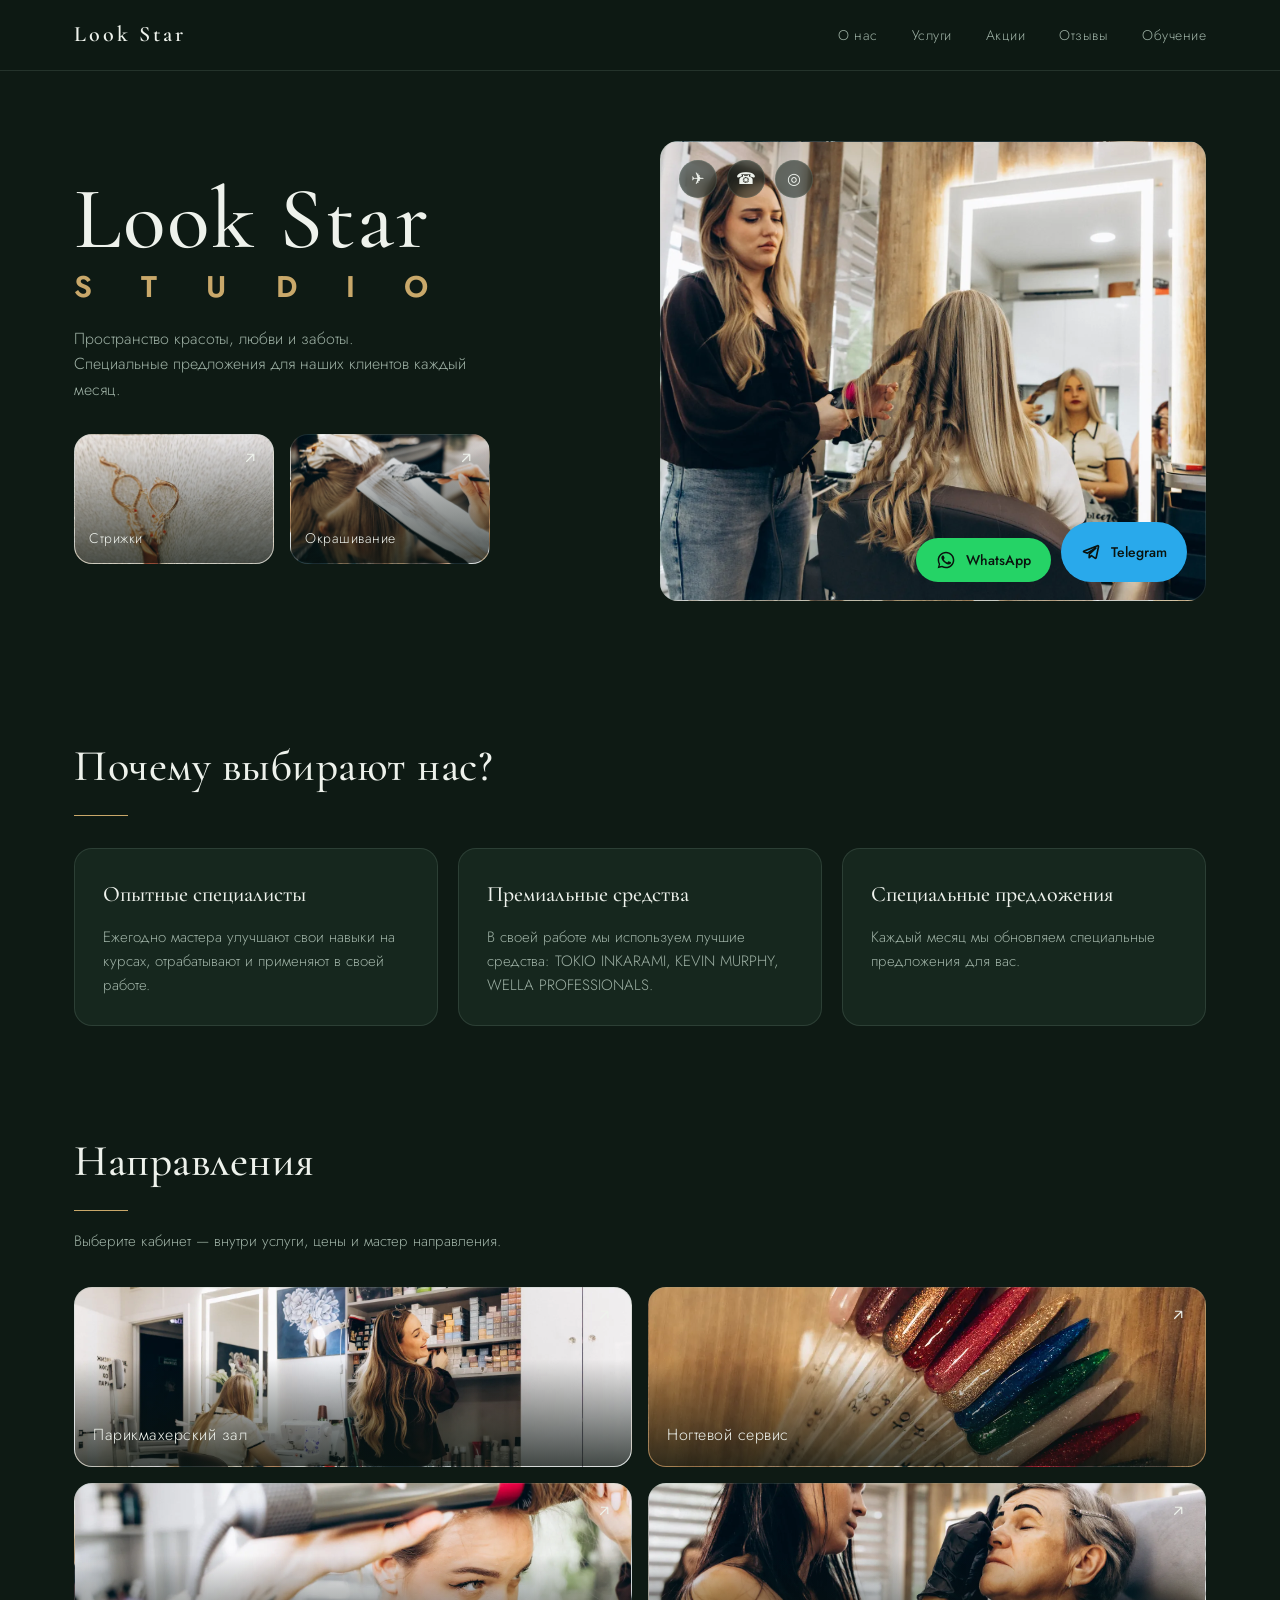
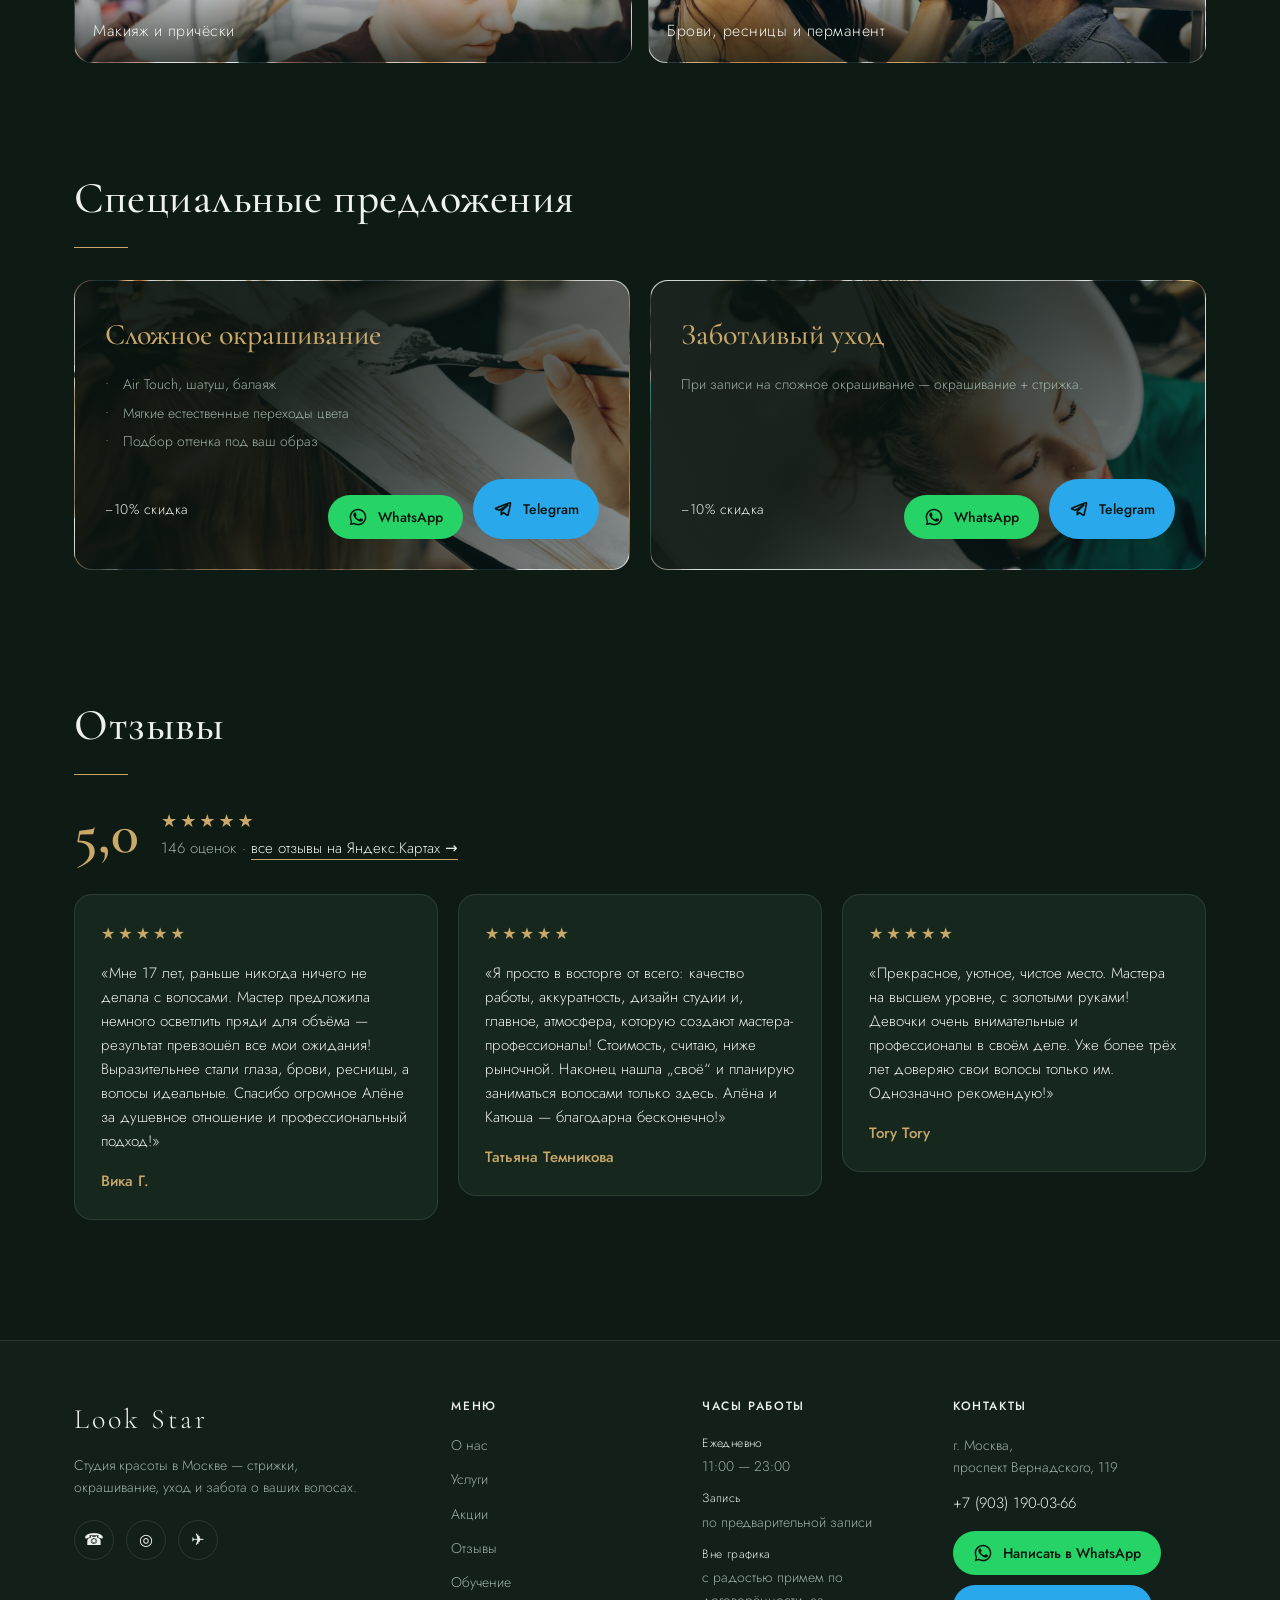
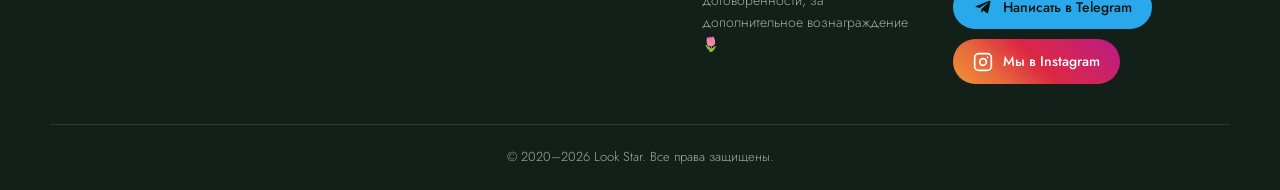
==== index.html @ 2638349f "Фото со съёмки 2026-07-31: 14 слотов (герой, направления, акции, «О нас», «Обучение»), ?v=11 Co-Auth" ====
<!DOCTYPE html>
<html lang="ru">
<head>
  <meta charset="UTF-8" />
  <meta name="viewport" content="width=device-width, initial-scale=1.0" />
  <title>Look Star — студия красоты в Москве</title>
  <meta name="description" content="Look Star — студия красоты в Москве. Стрижки, окрашивание, укладки, уход и восстановление волос. Проспект Вернадского, 119." />
  <link rel="icon" href="images/favicon.png" />
  <meta property="og:type" content="website" />
  <meta property="og:site_name" content="Look Star" />
  <meta property="og:title" content="Look Star — студия красоты в Москве" />
  <meta property="og:description" content="Look Star — пространство красоты, любви и заботы. Стрижки, окрашивание, укладки, уход и восстановление волос. Москва, проспект Вернадского, 119." />
  <meta property="og:url" content="https://bestedaniil.github.io/salon-site/" />
  <meta property="og:image" content="https://bestedaniil.github.io/salon-site/images/logo-512.png" />
  <meta name="twitter:card" content="summary" />
  <link rel="preconnect" href="https://fonts.googleapis.com" />
  <link rel="preconnect" href="https://fonts.gstatic.com" crossorigin />
  <link href="https://fonts.googleapis.com/css2?family=Cormorant+Garamond:wght@400;500;600&family=Jost:wght@300;400;500;600;700&display=swap" rel="stylesheet" />
  <link rel="stylesheet" href="css/styles.css?v=11" />
</head>
<body>
  <!-- Header -->
  <header class="site-header" id="top">
    <div class="container header-inner">
      <a href="index.html" class="logo">Look&nbsp;Star</a>
      <nav class="nav" id="nav">
        <a href="about.html">О нас</a>
        <a href="index.html#services">Услуги</a>
        <a href="index.html#offers">Акции</a>
        <a href="index.html#reviews">Отзывы</a>
        <a href="education.html">Обучение</a>
      </nav>
      <button class="burger" id="burger" aria-label="Меню">
        <span></span><span></span><span></span>
      </button>
    </div>
  </header>

  <main>
    <!-- Hero -->
    <section class="hero container">
      <div class="hero-left">
        <h1 class="hero-title">Look&nbsp;Star<span>S T U D I O</span></h1>
        <p class="hero-sub">Пространство красоты, любви и заботы.<br />Специальные предложения для наших клиентов каждый месяц.</p>
        <div class="hero-cards">
          <a href="index.html#services" class="mini-card" style="--img: var(--img-haircut)">
            <span>Стрижки</span>
            <svg class="arrow" viewBox="0 0 24 24"><path d="M7 17L17 7M17 7H8M17 7V16"/></svg>
          </a>
          <a href="index.html#services" class="mini-card" style="--img: var(--img-color)">
            <span>Окрашивание</span>
            <svg class="arrow" viewBox="0 0 24 24"><path d="M7 17L17 7M17 7H8M17 7V16"/></svg>
          </a>
        </div>
      </div>
      <div class="hero-right">
        <div class="hero-photo" style="--img: var(--img-hero)">
          <div class="hero-social">
            <a href="https://t.me/lookstarstudi0" target="_blank" rel="noopener" aria-label="Telegram">✈</a>
            <a href="tel:+79031900366" aria-label="Телефон">☎</a>
            <a href="https://www.instagram.com/look.star.studio" target="_blank" rel="noopener" aria-label="Instagram">◎</a>
          </div>
          <div class="hero-book cta-pair">
            <a href="https://wa.me/79031900366" class="btn-wa" target="_blank" rel="noopener" aria-label="Записаться через WhatsApp"><svg viewBox="0 0 24 24" fill="currentColor"><path d="M17.5 14.4c-.3-.15-1.7-.84-1.96-.94-.26-.1-.45-.15-.64.15-.19.29-.74.94-.9 1.13-.17.19-.33.22-.62.07-.29-.15-1.23-.45-2.34-1.44-.87-.77-1.45-1.72-1.62-2.01-.17-.29-.02-.45.13-.6.13-.13.29-.34.44-.51.15-.17.19-.29.29-.48.1-.19.05-.36-.02-.51-.07-.15-.64-1.55-.88-2.12-.23-.56-.47-.48-.64-.49h-.55c-.19 0-.5.07-.76.36-.26.29-1 .98-1 2.38s1.02 2.76 1.17 2.95c.15.19 2.02 3.08 4.9 4.32.68.29 1.22.47 1.63.6.69.22 1.31.19 1.8.11.55-.08 1.7-.69 1.94-1.36.24-.67.24-1.24.17-1.36-.07-.12-.26-.19-.55-.34zM12 2C6.48 2 2 6.48 2 12c0 1.85.5 3.58 1.38 5.06L2 22l5.06-1.33A9.94 9.94 0 0 0 12 22c5.52 0 10-4.48 10-10S17.52 2 12 2zm0 18.2c-1.62 0-3.13-.44-4.43-1.2l-.32-.19-3 .79.8-2.93-.2-.31A8.13 8.13 0 0 1 3.8 12c0-4.52 3.68-8.2 8.2-8.2s8.2 3.68 8.2 8.2-3.68 8.2-8.2 8.2z"/></svg>WhatsApp</a>
            <a href="https://t.me/lookstarstudi0" class="btn-tg" target="_blank" rel="noopener" aria-label="Записаться через Telegram"><svg viewBox="0 0 24 24" fill="none" stroke="currentColor" stroke-width="2" stroke-linecap="round" stroke-linejoin="round" aria-hidden="true"><path d="M9.78 18.65l.28-4.23 7.68-6.92c.34-.31-.07-.46-.52-.19L7.74 13.3 3.64 12c-.88-.25-.89-.86.2-1.3l15.97-6.16c.73-.33 1.43.18 1.15 1.3l-2.72 12.81c-.19.91-.74 1.13-1.5.71L12.6 16.3l-1.99 1.93c-.23.23-.42.42-.83.42z"/></svg>Telegram</a>
          </div>
        </div>
      </div>
    </section>

    <!-- Why us -->
    <section class="why container">
      <h2 class="section-title">Почему выбирают нас?</h2>
      <div class="why-grid">
        <article class="why-card">
          <h3>Опытные специалисты</h3>
          <p>Ежегодно мастера улучшают свои навыки на курсах, отрабатывают и применяют в своей работе.</p>
        </article>
        <article class="why-card">
          <h3>Премиальные средства</h3>
          <p>В своей работе мы используем лучшие средства: TOKIO INKARAMI, KEVIN MURPHY, WELLA PROFESSIONALS.</p>
        </article>
        <article class="why-card">
          <h3>Специальные предложения</h3>
          <p>Каждый месяц мы обновляем специальные предложения для вас.</p>
        </article>
      </div>
    </section>

    <!-- Направления -->
    <section class="services container" id="services">
      <h2 class="section-title">Направления</h2>
      <p class="prices-hint">Выберите кабинет — внутри услуги, цены и мастер направления.</p>
      <div class="services-grid">
        <a href="hair.html" class="service-tile s-wide" style="--img: var(--img-dir-hair)"><span>Парикмахерский зал</span><svg class="arrow" viewBox="0 0 24 24"><path d="M7 17L17 7M17 7H8M17 7V16"/></svg></a>
        <a href="nails.html" class="service-tile s-wide" style="--img: var(--img-dir-nails)"><span>Ногтевой сервис</span><svg class="arrow" viewBox="0 0 24 24"><path d="M7 17L17 7M17 7H8M17 7V16"/></svg></a>
        <a href="makeup.html" class="service-tile s-wide" style="--img: var(--img-dir-makeup)"><span>Макияж и причёски</span><svg class="arrow" viewBox="0 0 24 24"><path d="M7 17L17 7M17 7H8M17 7V16"/></svg></a>
        <a href="brows.html" class="service-tile s-wide" style="--img: var(--img-dir-brows)"><span>Брови, ресницы и перманент</span><svg class="arrow" viewBox="0 0 24 24"><path d="M7 17L17 7M17 7H8M17 7V16"/></svg></a>
      </div>
    </section>

    <!-- Special offers -->
    <section class="offers container" id="offers">
      <h2 class="section-title">Специальные предложения</h2>
      <div class="offers-grid">
        <article class="offer-card" style="--img: var(--img-color)">
          <div class="offer-body">
            <h3>Сложное окрашивание</h3>
            <ul>
              <li>Air Touch, шатуш, балаяж</li>
              <li>Мягкие естественные переходы цвета</li>
              <li>Подбор оттенка под ваш образ</li>
            </ul>
            <div class="offer-foot">
              <span class="discount">−10% скидка</span>
              <div class="cta-pair">
                <a href="https://wa.me/79031900366" class="btn-wa" target="_blank" rel="noopener" aria-label="Записаться через WhatsApp"><svg viewBox="0 0 24 24" fill="currentColor"><path d="M17.5 14.4c-.3-.15-1.7-.84-1.96-.94-.26-.1-.45-.15-.64.15-.19.29-.74.94-.9 1.13-.17.19-.33.22-.62.07-.29-.15-1.23-.45-2.34-1.44-.87-.77-1.45-1.72-1.62-2.01-.17-.29-.02-.45.13-.6.13-.13.29-.34.44-.51.15-.17.19-.29.29-.48.1-.19.05-.36-.02-.51-.07-.15-.64-1.55-.88-2.12-.23-.56-.47-.48-.64-.49h-.55c-.19 0-.5.07-.76.36-.26.29-1 .98-1 2.38s1.02 2.76 1.17 2.95c.15.19 2.02 3.08 4.9 4.32.68.29 1.22.47 1.63.6.69.22 1.31.19 1.8.11.55-.08 1.7-.69 1.94-1.36.24-.67.24-1.24.17-1.36-.07-.12-.26-.19-.55-.34zM12 2C6.48 2 2 6.48 2 12c0 1.85.5 3.58 1.38 5.06L2 22l5.06-1.33A9.94 9.94 0 0 0 12 22c5.52 0 10-4.48 10-10S17.52 2 12 2zm0 18.2c-1.62 0-3.13-.44-4.43-1.2l-.32-.19-3 .79.8-2.93-.2-.31A8.13 8.13 0 0 1 3.8 12c0-4.52 3.68-8.2 8.2-8.2s8.2 3.68 8.2 8.2-3.68 8.2-8.2 8.2z"/></svg>WhatsApp</a>
                <a href="https://t.me/lookstarstudi0" class="btn-tg" target="_blank" rel="noopener" aria-label="Записаться через Telegram"><svg viewBox="0 0 24 24" fill="none" stroke="currentColor" stroke-width="2" stroke-linecap="round" stroke-linejoin="round" aria-hidden="true"><path d="M9.78 18.65l.28-4.23 7.68-6.92c.34-.31-.07-.46-.52-.19L7.74 13.3 3.64 12c-.88-.25-.89-.86.2-1.3l15.97-6.16c.73-.33 1.43.18 1.15 1.3l-2.72 12.81c-.19.91-.74 1.13-1.5.71L12.6 16.3l-1.99 1.93c-.23.23-.42.42-.83.42z"/></svg>Telegram</a>
              </div>
            </div>
          </div>
        </article>
        <article class="offer-card" style="--img: var(--img-care)">
          <div class="offer-body">
            <h3>Заботливый уход</h3>
            <p>При записи на сложное окрашивание — окрашивание + стрижка.</p>
            <div class="offer-foot">
              <span class="discount">−10% скидка</span>
              <div class="cta-pair">
                <a href="https://wa.me/79031900366" class="btn-wa" target="_blank" rel="noopener" aria-label="Записаться через WhatsApp"><svg viewBox="0 0 24 24" fill="currentColor"><path d="M17.5 14.4c-.3-.15-1.7-.84-1.96-.94-.26-.1-.45-.15-.64.15-.19.29-.74.94-.9 1.13-.17.19-.33.22-.62.07-.29-.15-1.23-.45-2.34-1.44-.87-.77-1.45-1.72-1.62-2.01-.17-.29-.02-.45.13-.6.13-.13.29-.34.44-.51.15-.17.19-.29.29-.48.1-.19.05-.36-.02-.51-.07-.15-.64-1.55-.88-2.12-.23-.56-.47-.48-.64-.49h-.55c-.19 0-.5.07-.76.36-.26.29-1 .98-1 2.38s1.02 2.76 1.17 2.95c.15.19 2.02 3.08 4.9 4.32.68.29 1.22.47 1.63.6.69.22 1.31.19 1.8.11.55-.08 1.7-.69 1.94-1.36.24-.67.24-1.24.17-1.36-.07-.12-.26-.19-.55-.34zM12 2C6.48 2 2 6.48 2 12c0 1.85.5 3.58 1.38 5.06L2 22l5.06-1.33A9.94 9.94 0 0 0 12 22c5.52 0 10-4.48 10-10S17.52 2 12 2zm0 18.2c-1.62 0-3.13-.44-4.43-1.2l-.32-.19-3 .79.8-2.93-.2-.31A8.13 8.13 0 0 1 3.8 12c0-4.52 3.68-8.2 8.2-8.2s8.2 3.68 8.2 8.2-3.68 8.2-8.2 8.2z"/></svg>WhatsApp</a>
                <a href="https://t.me/lookstarstudi0" class="btn-tg" target="_blank" rel="noopener" aria-label="Записаться через Telegram"><svg viewBox="0 0 24 24" fill="none" stroke="currentColor" stroke-width="2" stroke-linecap="round" stroke-linejoin="round" aria-hidden="true"><path d="M9.78 18.65l.28-4.23 7.68-6.92c.34-.31-.07-.46-.52-.19L7.74 13.3 3.64 12c-.88-.25-.89-.86.2-1.3l15.97-6.16c.73-.33 1.43.18 1.15 1.3l-2.72 12.81c-.19.91-.74 1.13-1.5.71L12.6 16.3l-1.99 1.93c-.23.23-.42.42-.83.42z"/></svg>Telegram</a>
              </div>
            </div>
          </div>
        </article>
      </div>
    </section>

    <!-- Отзывы -->
    <section class="reviews container" id="reviews">
      <h2 class="section-title">Отзывы</h2>
      <div class="reviews-head">
        <span class="reviews-rating">5,0</span>
        <div class="reviews-meta">
          <div class="reviews-stars">★★★★★</div>
          146 оценок · <a href="https://yandex.ru/maps/-/CDcGNU5W" target="_blank" rel="noopener">все отзывы на Яндекс.Картах →</a>
        </div>
      </div>
      <div class="reviews-grid">
        <article class="review-card">
          <div class="review-stars" aria-label="5 из 5">★★★★★</div>
          <p class="review-text">«Мне 17 лет, раньше никогда ничего не делала с волосами. Мастер предложила немного осветлить пряди для объёма — результат превзошёл все мои ожидания! Выразительнее стали глаза, брови, ресницы, а волосы идеальные. Спасибо огромное Алёне за душевное отношение и профессиональный подход!»</p>
          <p class="review-author">Вика Г.</p>
        </article>
        <article class="review-card">
          <div class="review-stars" aria-label="5 из 5">★★★★★</div>
          <p class="review-text">«Я просто в восторге от всего: качество работы, аккуратность, дизайн студии и, главное, атмосфера, которую создают мастера-профессионалы! Стоимость, считаю, ниже рыночной. Наконец нашла „своё“ и планирую заниматься волосами только здесь. Алёна и Катюша — благодарна бесконечно!»</p>
          <p class="review-author">Татьяна Темникова</p>
        </article>
        <article class="review-card">
          <div class="review-stars" aria-label="5 из 5">★★★★★</div>
          <p class="review-text">«Прекрасное, уютное, чистое место. Мастера на высшем уровне, с золотыми руками! Девочки очень внимательные и профессионалы в своём деле. Уже более трёх лет доверяю свои волосы только им. Однозначно рекомендую!»</p>
          <p class="review-author">Tory Tory</p>
        </article>
      </div>
    </section>
  </main>

  <!-- Footer -->
  <footer class="site-footer" id="education">
    <div class="container footer-inner">
      <div class="footer-col footer-about">
        <div class="footer-brand">Look Star</div>
        <p class="footer-tagline">Студия красоты в Москве — стрижки, окрашивание, уход и забота о ваших волосах.</p>
        <div class="footer-social">
          <a href="tel:+79031900366" aria-label="Телефон">☎</a>
          <a href="https://www.instagram.com/look.star.studio" target="_blank" rel="noopener" aria-label="Instagram">◎</a>
          <a href="https://t.me/lookstarstudi0" target="_blank" rel="noopener" aria-label="Telegram">✈</a>
        </div>
      </div>
      <div class="footer-col">
        <h4>Меню</h4>
        <nav class="footer-nav">
          <a href="about.html">О нас</a>
          <a href="index.html#services">Услуги</a>
          <a href="index.html#offers">Акции</a>
        <a href="index.html#reviews">Отзывы</a>
          <a href="education.html">Обучение</a>
        </nav>
      </div>
      <div class="footer-col">
        <h4>Часы работы</h4>
        <div class="footer-hours">
          <p><span>Ежедневно</span>11:00 — 23:00</p>
          <p><span>Запись</span>по предварительной записи</p>
          <p><span>Вне графика</span>с радостью примем по договорённости, за дополнительное вознаграждение 🌷</p>
        </div>
      </div>
      <div class="footer-col">
        <h4>Контакты</h4>
        <p class="footer-addr">г. Москва,<br />проспект Вернадского, 119</p>
        <p class="footer-phone"><a href="tel:+79031900366">+7 (903) 190-03-66</a></p>
        <div class="footer-cta">
        <a href="https://wa.me/79031900366" class="btn-wa" target="_blank" rel="noopener" aria-label="Написать в WhatsApp">
          <svg viewBox="0 0 24 24" fill="currentColor"><path d="M17.5 14.4c-.3-.15-1.7-.84-1.96-.94-.26-.1-.45-.15-.64.15-.19.29-.74.94-.9 1.13-.17.19-.33.22-.62.07-.29-.15-1.23-.45-2.34-1.44-.87-.77-1.45-1.72-1.62-2.01-.17-.29-.02-.45.13-.6.13-.13.29-.34.44-.51.15-.17.19-.29.29-.48.1-.19.05-.36-.02-.51-.07-.15-.64-1.55-.88-2.12-.23-.56-.47-.48-.64-.49h-.55c-.19 0-.5.07-.76.36-.26.29-1 .98-1 2.38s1.02 2.76 1.17 2.95c.15.19 2.02 3.08 4.9 4.32.68.29 1.22.47 1.63.6.69.22 1.31.19 1.8.11.55-.08 1.7-.69 1.94-1.36.24-.67.24-1.24.17-1.36-.07-.12-.26-.19-.55-.34zM12 2C6.48 2 2 6.48 2 12c0 1.85.5 3.58 1.38 5.06L2 22l5.06-1.33A9.94 9.94 0 0 0 12 22c5.52 0 10-4.48 10-10S17.52 2 12 2zm0 18.2c-1.62 0-3.13-.44-4.43-1.2l-.32-.19-3 .79.8-2.93-.2-.31A8.13 8.13 0 0 1 3.8 12c0-4.52 3.68-8.2 8.2-8.2s8.2 3.68 8.2 8.2-3.68 8.2-8.2 8.2z"/></svg>
          Написать в WhatsApp
        </a>
        <a href="https://t.me/lookstarstudi0" class="btn-tg" target="_blank" rel="noopener" aria-label="Написать в Telegram">
          <svg viewBox="0 0 24 24" fill="currentColor"><path d="M9.78 18.65l.28-4.23 7.68-6.92c.34-.31-.07-.46-.52-.19L7.74 13.3 3.64 12c-.88-.25-.89-.86.2-1.3l15.97-6.16c.73-.33 1.43.18 1.15 1.3l-2.72 12.81c-.19.91-.74 1.13-1.5.71L12.6 16.3l-1.99 1.93c-.23.23-.42.42-.83.42z"/></svg>
          Написать в Telegram
        </a>
        <a href="https://www.instagram.com/look.star.studio" class="btn-ig" target="_blank" rel="noopener" aria-label="Мы в Instagram">
          <svg viewBox="0 0 24 24" fill="none" stroke="currentColor" stroke-width="2" stroke-linecap="round" stroke-linejoin="round" aria-hidden="true"><rect width="20" height="20" x="2" y="2" rx="5" ry="5"/><path d="M16 11.37A4 4 0 1 1 12.63 8 4 4 0 0 1 16 11.37z"/><line x1="17.5" x2="17.51" y1="6.5" y2="6.5"/></svg>
          Мы в Instagram
        </a>
        </div>
      </div>
    </div>
    <div class="footer-bottom">© 2020–2026 Look Star. Все права защищены.</div>
  </footer>

  <script src="js/main.js"></script>
</body>
</html>
---- css/styles.css ----
/* ===== Look Star — тёмно-зелёная тема ===== */
:root {
  /* Палитра */
  --green-900: #0e1a14;   /* почти чёрно-зелёный фон */
  --green-800: #122019;
  --green-700: #16271e;   /* поверхности */
  --green-600: #1d3327;
  --green-500: #2a4a38;
  --green-400: #3c6450;
  --sage:      #8fae9b;   /* приглушённый шалфей */
  --gold:      #c9a86a;   /* тёплый акцент */
  --cream:     #eef2ec;   /* светлый текст */
  --muted:     #9db0a4;   /* вторичный текст */
  --line:      rgba(143, 174, 155, 0.18);

  /* Фото — images/*.webp; градиенты — ещё не заменённые заглушки */
  --img-hero:      url("../images/hero.webp");
  --img-haircut:   url("../images/haircut.webp");
  --img-color:     url("../images/color.webp");
  --img-styling:   linear-gradient(135deg, #2f5240, #16271e);
  --img-treatment: linear-gradient(135deg, #234034, #0e1a14);
  --img-care:      url("../images/care.webp");
  --img-face:      linear-gradient(135deg, #2a4a38, #0e1a14);
  --img-interior:  url("../images/interior.webp");
  --img-interior2: url("../images/interior2.webp");
  --img-interior3: url("../images/interior3.webp");
  --img-interior4: url("../images/interior4.webp");
  --img-interior5: url("../images/interior5.webp");
  --img-master1:   linear-gradient(160deg, #2a4a38, #0e1a14);
  --img-master2:   linear-gradient(160deg, #234034, #122019);
  --img-master3:   linear-gradient(160deg, #2f5240, #16271e);
  --img-master4:   linear-gradient(160deg, #1d3327, #0a130e);

  /* Фото направлений (по одному на направление) */
  --img-dir-hair:   url("../images/dir-hair.webp");
  --img-dir-nails:  url("../images/dir-nails.webp");
  --img-dir-makeup: url("../images/dir-makeup.webp");
  --img-dir-brows:  url("../images/dir-brows.webp");

  /* Фото «Обучения» (своё, чтобы не зависеть от карточки мастера) */
  --img-edu:        url("../images/edu.webp");

  --radius: 18px;
  --maxw: 1180px;
}

* { box-sizing: border-box; margin: 0; padding: 0; }

html { scroll-behavior: smooth; overflow-x: clip; }

body {
  font-family: 'Jost', system-ui, sans-serif;
  font-weight: 300;
  background: var(--green-900);
  color: var(--cream);
  line-height: 1.6;
  -webkit-font-smoothing: antialiased;
}

.container { max-width: var(--maxw); margin: 0 auto; padding: 0 24px; }

a { color: inherit; text-decoration: none; }

.section-title {
  font-family: 'Cormorant Garamond', serif;
  font-weight: 500;
  font-size: clamp(28px, 4vw, 44px);
  letter-spacing: 0.5px;
  margin-bottom: 32px;
  color: var(--cream);
}
.section-title::after {
  content: "";
  display: block;
  width: 54px;
  height: 1px;
  background: var(--gold);
  margin-top: 14px;
}

/* SVG arrow */
.arrow { width: 18px; height: 18px; flex: none; fill: none; stroke: currentColor; stroke-width: 1.6; }

/* Buttons */
.btn {
  display: inline-flex; align-items: center; justify-content: center;
  padding: 12px 26px; border-radius: 999px;
  font-size: 14px; letter-spacing: 1px; text-transform: uppercase;
  transition: transform .2s ease, background .2s ease, color .2s ease;
  cursor: pointer; border: 1px solid transparent;
}
.btn-dark { background: var(--green-900); color: var(--cream); border-color: var(--green-400); }
.btn-dark:hover { background: var(--gold); color: var(--green-900); border-color: var(--gold); }
.btn-light { background: var(--cream); color: var(--green-900); }
.btn-light:hover { background: var(--gold); color: var(--green-900); }

/* ===== Header ===== */
.site-header {
  position: sticky; top: 0; z-index: 50;
  background: rgba(14, 26, 20, 0.82);
  backdrop-filter: blur(12px);
  border-bottom: 1px solid var(--line);
}
.header-inner { display: flex; align-items: center; justify-content: space-between; height: 70px; }
.logo {
  font-family: 'Cormorant Garamond', serif;
  font-size: 22px; letter-spacing: 3px; font-weight: 600;
  color: var(--cream);
}
.nav { display: flex; gap: 34px; }
.nav a {
  font-size: 14px; letter-spacing: .5px; color: var(--muted);
  position: relative; transition: color .2s ease;
}
.nav a:hover, .nav a.active { color: var(--cream); }
.nav a.active::after {
  content: ""; position: absolute; left: 0; bottom: -6px;
  width: 100%; height: 1px; background: var(--gold);
}
.burger { display: none; background: none; border: 0; width: 30px; height: 22px; position: relative; cursor: pointer; }
.burger span { position: absolute; left: 0; width: 100%; height: 2px; background: var(--cream); transition: .3s; }
.burger span:nth-child(1) { top: 0; }
.burger span:nth-child(2) { top: 10px; }
.burger span:nth-child(3) { top: 20px; }
.burger.open span:nth-child(1) { top: 10px; transform: rotate(45deg); }
.burger.open span:nth-child(2) { opacity: 0; }
.burger.open span:nth-child(3) { top: 10px; transform: rotate(-45deg); }

/* ===== Hero ===== */
.hero {
  display: grid; grid-template-columns: 1fr 1fr; gap: 40px;
  align-items: center; padding: 70px 24px 90px;
}
.hero-title {
  font-family: 'Cormorant Garamond', serif;
  font-weight: 500; font-size: clamp(44px, 7.5vw, 88px);
  line-height: .95; letter-spacing: 2px; white-space: nowrap;
  width: fit-content; color: var(--cream);
}
.hero-title span {
  display: block; color: var(--gold);
  font-family: 'Jost', system-ui, sans-serif;
  font-size: .34em; font-weight: 600;
  white-space: normal; text-align: justify; text-align-last: justify;
  margin-top: 12px;
}
.hero-sub { color: var(--muted); margin: 24px 0 32px; max-width: 420px; }
.hero-cards { display: flex; gap: 16px; }
.mini-card {
  position: relative; flex: 1; max-width: 200px; height: 130px;
  border-radius: var(--radius); overflow: hidden;
  background-image: var(--img); background-size: cover; background-position: center;
  display: flex; align-items: flex-end; padding: 14px;
  border: 1px solid var(--line); transition: transform .25s ease;
}
.mini-card::before {
  content: ""; position: absolute; inset: 0;
  background: linear-gradient(to top, rgba(10,19,14,.7), transparent);
}
.mini-card span, .mini-card .arrow { position: relative; z-index: 1; }
.mini-card span { font-size: 14px; letter-spacing: .5px; }
.mini-card .arrow { position: absolute; top: 14px; right: 14px; color: var(--cream); }
.mini-card:hover { transform: translateY(-4px); }

.hero-photo {
  position: relative; height: 460px; border-radius: var(--radius);
  /* 30% — на узком экране в кадре остаётся мастер слева (hero.webp); сменишь фото — проверь */
  background-image: var(--img); background-size: cover; background-position: 30% center;
  border: 1px solid var(--line);
}
.hero-social {
  position: absolute; top: 18px; left: 18px; display: flex; gap: 10px;
}
.hero-social a {
  width: 38px; height: 38px; border-radius: 50%;
  background: rgba(14,26,20,.55); backdrop-filter: blur(6px);
  display: grid; place-items: center; font-size: 16px; color: var(--cream);
  border: 1px solid var(--line); transition: .2s;
}
.hero-social a:hover { background: var(--gold); color: var(--green-900); }
.hero-book { position: absolute; bottom: 18px; right: 18px; }

/* ===== Why us ===== */
.why { padding: 40px 24px; }
.why-grid { display: grid; grid-template-columns: repeat(3, 1fr); gap: 20px; }
.why-card {
  background: var(--green-700); border: 1px solid var(--line);
  border-radius: var(--radius); padding: 28px;
  transition: border-color .25s ease, transform .25s ease;
}
.why-card:hover { border-color: var(--gold); transform: translateY(-4px); }
.why-card h3 {
  font-family: 'Cormorant Garamond', serif; font-weight: 500;
  font-size: 22px; margin-bottom: 12px;
}
.why-card p { color: var(--muted); font-size: 15px; }

/* ===== Services ===== */
.services { padding: 60px 24px; }
.services-grid {
  display: grid; grid-template-columns: repeat(4, 1fr);
  grid-auto-rows: 180px; gap: 16px;
}
.service-tile {
  position: relative; border-radius: var(--radius); overflow: hidden;
  background-image: var(--img); background-size: cover; background-position: center;
  display: flex; align-items: flex-end; padding: 18px;
  border: 1px solid var(--line); transition: transform .25s ease;
}
.service-tile::before {
  content: ""; position: absolute; inset: 0;
  background: linear-gradient(to top, rgba(10,19,14,.75), transparent 60%);
}
.service-tile span { position: relative; z-index: 1; font-size: 16px; letter-spacing: .5px; }
.service-tile .arrow { position: absolute; top: 18px; right: 18px; z-index: 1; color: var(--cream); }
.service-tile:hover { transform: translateY(-4px); }
.service-tile.s-wide { grid-column: span 2; }

/* ===== Offers ===== */
.offers { padding: 40px 24px 80px; }
.offers-grid { display: grid; grid-template-columns: 1fr 1fr; gap: 20px; }
.offer-card {
  position: relative; min-height: 230px; border-radius: var(--radius); overflow: hidden;
  background-image: var(--img); background-size: cover; background-position: center;
  border: 1px solid var(--line);
}
.offer-card::before {
  content: ""; position: absolute; inset: 0;
  background: linear-gradient(120deg, rgba(10,19,14,.92) 35%, rgba(10,19,14,.45));
}
.offer-body { position: relative; z-index: 1; padding: 30px; height: 100%; display: flex; flex-direction: column; }
.offer-body h3 {
  font-family: 'Cormorant Garamond', serif; font-weight: 500;
  font-size: 30px; color: var(--gold); margin-bottom: 14px;
}
.offer-body ul { list-style: none; color: var(--muted); font-size: 14px; }
.offer-body ul li { position: relative; padding-left: 18px; margin-bottom: 6px; }
.offer-body ul li::before { content: "•"; position: absolute; left: 0; color: var(--gold); }
.offer-body p { color: var(--muted); font-size: 14px; }
.offer-foot { margin-top: auto; padding-top: 20px; display: flex; align-items: center; justify-content: space-between; gap: 16px; }
.discount { font-size: 14px; letter-spacing: .5px; color: var(--cream); }

/* ===== About page ===== */
.about {
  display: grid; grid-template-columns: 1fr 1fr; gap: 50px;
  align-items: center; padding: 70px 24px;
}
.about-photo {
  height: 420px; border-radius: var(--radius);
  background-image: var(--img); background-size: cover; background-position: center;
  border: 1px solid var(--line);
}
.about-text p { color: var(--muted); margin-bottom: 16px; max-width: 460px; }
.about-text .btn { margin-top: 14px; }
.edu-lead { color: var(--cream); font-size: 19px; font-weight: 400; max-width: 460px; }
.cab-lead { color: var(--cream); font-size: 18px; font-weight: 400; max-width: 470px; margin-bottom: 20px; }
.about-text .direction-master { margin-bottom: 6px; }
.cab-cta { margin-top: 22px; }

/* Gallery */
.gallery {
  display: grid; grid-template-columns: repeat(4, 1fr) 1.4fr; gap: 16px;
  padding: 10px 24px 70px;
}
.gallery-thumb {
  height: 130px; border-radius: var(--radius);
  background-image: var(--img); background-size: cover; background-position: center;
  border: 1px solid var(--line);
}
.gallery-insta {
  background: var(--green-700); border: 1px solid var(--line);
  border-radius: var(--radius); padding: 20px;
  display: flex; align-items: flex-start; justify-content: space-between;
  transition: border-color .25s ease;
}
.gallery-insta:hover { border-color: var(--gold); }
.gallery-insta strong { display: block; font-family: 'Cormorant Garamond', serif; font-size: 20px; letter-spacing: 1px; margin-bottom: 8px; }
.gallery-insta span { color: var(--muted); font-size: 13px; }
.gallery-insta .arrow { color: var(--gold); }

/* Team */
.team { padding: 30px 24px 90px; }
.team-viewport { overflow: hidden; }
.team-track { display: flex; gap: 20px; transition: transform .45s ease; }
.team-card {
  flex: 0 0 calc((100% - 60px) / 4);
  border-radius: var(--radius); overflow: hidden;
  border: 1px solid var(--line); background: var(--green-700);
  display: flex; flex-direction: column;
}
.team-photo {
  height: 260px;
  background-image: var(--img); background-size: cover; background-position: center;
}
.team-info { padding: 14px 16px 18px; }
.team-info strong { display: block; font-size: 16px; font-weight: 500; }
.team-info .role { display: block; font-size: 13px; color: var(--gold); margin: 2px 0 8px; }
.team-info p { font-size: 13px; color: var(--muted); line-height: 1.45; }
.team-controls { display: flex; align-items: center; justify-content: space-between; margin-top: 26px; }
.team-dots { display: flex; gap: 8px; }
.team-dots button {
  width: 8px; height: 8px; border-radius: 50%; border: 0; padding: 0;
  background: var(--green-500); cursor: pointer; transition: .2s;
}
.team-dots button.active { background: var(--gold); width: 22px; border-radius: 4px; }
.team-arrows { display: flex; gap: 10px; }
.team-arrows button {
  width: 44px; height: 44px; border-radius: 50%;
  background: transparent; border: 1px solid var(--line); color: var(--cream);
  font-size: 18px; cursor: pointer; transition: .2s;
}
.team-arrows button:hover { background: var(--gold); color: var(--green-900); border-color: var(--gold); }

/* ===== Footer ===== */
.site-footer { background: var(--green-800); border-top: 1px solid var(--line); margin-top: 40px; }
.footer-inner {
  display: grid; grid-template-columns: 1.6fr 1fr 1fr 1.2fr;
  gap: 40px; padding: 56px 24px 40px; align-items: start;
}
.footer-col h4 {
  font-family: 'Jost', sans-serif; font-weight: 500; font-size: 12px;
  letter-spacing: 1.6px; text-transform: uppercase; color: var(--cream); margin-bottom: 18px;
}
.footer-brand { font-family: 'Cormorant Garamond', serif; font-size: 28px; letter-spacing: 3px; color: var(--cream); }
.footer-tagline { color: var(--muted); font-size: 14px; margin: 12px 0 22px; max-width: 300px; }
.footer-nav { display: flex; flex-direction: column; gap: 12px; }
.footer-nav a { color: var(--muted); font-size: 14px; transition: color .2s; }
.footer-nav a:hover { color: var(--cream); }
.footer-hours p { font-size: 14px; color: var(--muted); margin-bottom: 12px; }
.footer-hours span { display: block; color: var(--cream); font-size: 12px; letter-spacing: .4px; margin-bottom: 2px; }
.footer-addr { font-size: 14px; color: var(--muted); margin-bottom: 12px; }
.footer-phone { font-size: 15px; }
.footer-phone a { color: var(--cream); transition: color .2s; }
.footer-phone a:hover { color: var(--gold); }
.footer-social { display: flex; gap: 12px; }
.footer-social a {
  width: 40px; height: 40px; border-radius: 50%; border: 1px solid var(--line);
  display: grid; place-items: center; color: var(--cream); transition: .2s;
}
.footer-social a:hover { background: var(--gold); color: var(--green-900); border-color: var(--gold); }
.btn-wa {
  display: inline-flex; align-items: center; gap: 10px; margin-top: 16px;
  padding: 11px 20px; border-radius: 999px;
  background: #25d366; color: #0a130e; font-size: 14px; font-weight: 500;
  transition: transform .2s ease, background .2s ease;
}
.btn-wa svg { width: 20px; height: 20px; flex: none; }
.btn-wa:hover { background: #2ee06f; transform: translateY(-2px); }
.btn-tg {
  display: inline-flex; align-items: center; gap: 10px;
  padding: 11px 20px; border-radius: 999px;
  background: #29a9eb; color: #0a130e; font-size: 14px; font-weight: 500;
  transition: transform .2s ease, background .2s ease;
}
.btn-tg svg { width: 20px; height: 20px; flex: none; }
.btn-tg:hover { background: #46b8f5; transform: translateY(-2px); }
.btn-ig {
  display: inline-flex; align-items: center; gap: 10px;
  padding: 11px 20px; border-radius: 999px;
  background: linear-gradient(45deg, #f09433, #e6683c 25%, #dc2743 50%, #cc2366 75%, #bc1888);
  color: #fff; font-size: 14px; font-weight: 500;
  transition: transform .2s ease, filter .2s ease;
}
.btn-ig svg { width: 20px; height: 20px; flex: none; }
.btn-ig:hover { filter: brightness(1.08); transform: translateY(-2px); }
.footer-cta { display: flex; flex-direction: column; gap: 10px; align-items: flex-start; margin-top: 16px; }
.footer-cta .btn-wa { margin-top: 0; }

/* Пара кнопок «связаться» вместо записи */
.cta-pair { display: flex; gap: 10px; flex-wrap: wrap; }
.hero-book.cta-pair { justify-content: flex-end; }
.offer-foot { flex-wrap: wrap; }

/* ===== Отзывы (Яндекс.Карты) ===== */
.reviews { padding: 40px 24px 80px; }
.reviews-head { display: flex; align-items: center; gap: 22px; margin-bottom: 34px; flex-wrap: wrap; }
.reviews-rating { font-family: 'Cormorant Garamond', serif; font-size: 58px; font-weight: 600; color: var(--gold); line-height: .9; }
.reviews-stars { color: var(--gold); letter-spacing: 3px; font-size: 18px; }
.reviews-meta { color: var(--muted); font-size: 15px; }
.reviews-meta a { color: var(--cream); border-bottom: 1px solid var(--gold); transition: color .2s ease; }
.reviews-meta a:hover { color: var(--gold); }
.reviews-grid { display: grid; grid-template-columns: repeat(3, 1fr); gap: 20px; align-items: start; }
.review-card { background: var(--green-700); border: 1px solid var(--line); border-radius: var(--radius); padding: 26px; }
.review-stars { color: var(--gold); letter-spacing: 3px; margin-bottom: 14px; }
.review-text { color: var(--cream); font-size: 15px; line-height: 1.6; }
.review-author { margin-top: 16px; font-weight: 500; color: var(--gold); font-size: 15px; }
@media (max-width: 900px) { .reviews-grid { grid-template-columns: 1fr; } }

/* ===== Направления ===== */
.directions { padding: 20px 24px 70px; }
.prices-hint { color: var(--muted); font-size: 15px; margin: -14px 0 34px; max-width: 640px; }
.direction { margin-bottom: 46px; }
.direction:last-child { margin-bottom: 0; }
.direction-head {
  display: grid; grid-template-columns: 320px 1fr; gap: 30px;
  align-items: center; margin-bottom: 22px;
}
.direction-photo {
  height: 230px; border-radius: var(--radius);
  background-image: var(--img); background-size: cover; background-position: center;
  border: 1px solid var(--line);
}
.direction-intro h3 {
  font-family: 'Cormorant Garamond', serif; font-weight: 500;
  font-size: clamp(24px, 3.4vw, 34px); color: var(--gold); letter-spacing: .3px;
}
.direction-intro > p { color: var(--muted); font-size: 15px; margin: 10px 0 18px; max-width: 480px; }
.direction-master { display: flex; flex-direction: column; gap: 10px; align-items: flex-start; }
.dm-label {
  font-family: 'Jost', sans-serif; font-weight: 500; font-size: 12px;
  letter-spacing: 1.6px; text-transform: uppercase; color: var(--muted);
}

/* ===== Аккордеон цен ===== */
.prices { padding: 20px 24px 70px; }
.accordion { display: flex; flex-direction: column; gap: 12px; }
.acc-item {
  background: var(--green-700); border: 1px solid var(--line);
  border-radius: var(--radius); overflow: hidden;
  transition: border-color .25s ease;
}
.acc-item.open { border-color: var(--gold); }
.acc-head {
  width: 100%; display: flex; align-items: center; gap: 16px;
  padding: 20px 24px; background: none; border: 0; cursor: pointer;
  color: var(--cream); text-align: left; font-family: inherit;
}
.acc-title {
  flex: 1; font-family: 'Cormorant Garamond', serif;
  font-size: clamp(19px, 2.6vw, 24px); font-weight: 500; letter-spacing: .3px;
}
.acc-count { color: var(--muted); font-size: 13px; letter-spacing: .3px; white-space: nowrap; }
.acc-chevron { width: 22px; height: 22px; flex: none; color: var(--gold); transition: transform .35s ease; }
.acc-item.open .acc-chevron { transform: rotate(180deg); }
.acc-head:hover .acc-title { color: var(--gold); }

.acc-panel { display: grid; grid-template-rows: 0fr; transition: grid-template-rows .35s ease; }
.acc-item.open .acc-panel { grid-template-rows: 1fr; }
.acc-panel-inner { overflow: hidden; min-height: 0; }

.price-list { list-style: none; padding: 4px 24px 8px; }
.price-list li {
  display: flex; align-items: baseline; gap: 14px;
  padding: 13px 0; border-top: 1px solid var(--line);
}
.price-name { flex: 1; font-size: 15px; color: var(--cream); font-weight: 400; }
.price-name em {
  display: block; font-style: normal; color: var(--muted);
  font-size: 13px; margin-top: 2px; line-height: 1.4;
}
.price-val {
  flex: none; font-size: 15px; font-weight: 500; color: var(--gold);
  letter-spacing: .3px; white-space: nowrap;
}
.acc-note { color: var(--muted); font-size: 14px; padding: 6px 24px 0; max-width: 640px; line-height: 1.6; }

/* Заготовка под мастеров категории */
.cat-masters { padding: 18px 24px 24px; border-top: 1px solid var(--line); margin-top: 6px; }
.cat-masters h4 {
  font-family: 'Jost', sans-serif; font-weight: 500; font-size: 12px;
  letter-spacing: 1.6px; text-transform: uppercase; color: var(--muted); margin-bottom: 14px;
}
.masters-strip { display: flex; flex-wrap: wrap; gap: 12px; }
.master-chip {
  display: flex; align-items: center; gap: 12px;
  padding: 10px 16px 10px 10px; border-radius: 999px;
  border: 1px solid var(--line); background: var(--green-800);
}
.master-chip.is-placeholder { border-style: dashed; opacity: .75; }
.master-ava {
  width: 42px; height: 42px; border-radius: 50%; flex: none;
  background: linear-gradient(160deg, var(--green-500), var(--green-800));
  background-image: var(--img, linear-gradient(160deg, #2a4a38, #0e1a14));
  background-size: cover; background-position: center;
  border: 1px solid var(--line);
}
.master-meta { display: flex; flex-direction: column; line-height: 1.3; }
.master-meta strong { font-size: 14px; font-weight: 500; color: var(--cream); }
.master-meta em { font-style: normal; font-size: 12px; color: var(--muted); }

@media (max-width: 760px) {
  .direction-head { grid-template-columns: 1fr; gap: 16px; }
  .direction-photo { height: 200px; }
}

@media (max-width: 520px) {
  .acc-head { padding: 16px 18px; gap: 10px; }
  .acc-count { display: none; }
  .price-list { padding-left: 18px; padding-right: 18px; }
  .cat-masters { padding-left: 18px; padding-right: 18px; }
  .master-chip { flex: 1 1 100%; }
}
.footer-bottom {
  border-top: 1px solid var(--line); max-width: var(--maxw); margin: 0 auto;
  padding: 22px 24px; color: var(--muted); font-size: 13px; text-align: center;
}

/* ===== Адаптив ===== */
@media (max-width: 900px) {
  .nav {
    position: fixed; top: 70px; right: 0; height: calc(100vh - 70px);
    width: 70%; max-width: 300px; flex-direction: column; gap: 22px;
    background: var(--green-800); padding: 36px 28px;
    transform: translateX(100%); transition: transform .3s ease;
    border-left: 1px solid var(--line);
  }
  .nav.open { transform: translateX(0); }
  .burger { display: block; }

  .hero { grid-template-columns: 1fr; padding: 40px 24px 60px; }
  .hero-photo { height: 380px; order: -1; }
  .why-grid { grid-template-columns: 1fr; }
  .services-grid { grid-template-columns: repeat(2, 1fr); grid-auto-rows: 160px; }
  .service-tile.s-wide { grid-column: span 2; }
  .offers-grid { grid-template-columns: 1fr; }
  .about { grid-template-columns: 1fr; padding: 40px 24px; }
  .about-photo { height: 320px; }
  .gallery { grid-template-columns: repeat(2, 1fr); }
  .gallery-insta { grid-column: span 2; }
  .team-card { flex: 0 0 calc((100% - 20px) / 2); }
  .footer-inner { grid-template-columns: 1fr 1fr; gap: 32px; padding: 44px 24px 32px; }
}

@media (max-width: 520px) {
  .services-grid { grid-template-columns: 1fr; }
  .service-tile.s-wide { grid-column: span 1; }
  .hero-cards { flex-direction: column; }
  .mini-card { max-width: none; }
  /* Карточка здесь — узкая полоска с подписью слева: затемняем слева, иначе на светлом фото не читается */
  .mini-card::before { background: linear-gradient(90deg, rgba(10,19,14,.8), rgba(10,19,14,.35)); }
  .gallery { grid-template-columns: 1fr 1fr; }
  .team-card { flex: 0 0 100%; }
  .footer-inner { grid-template-columns: 1fr; gap: 28px; }
}
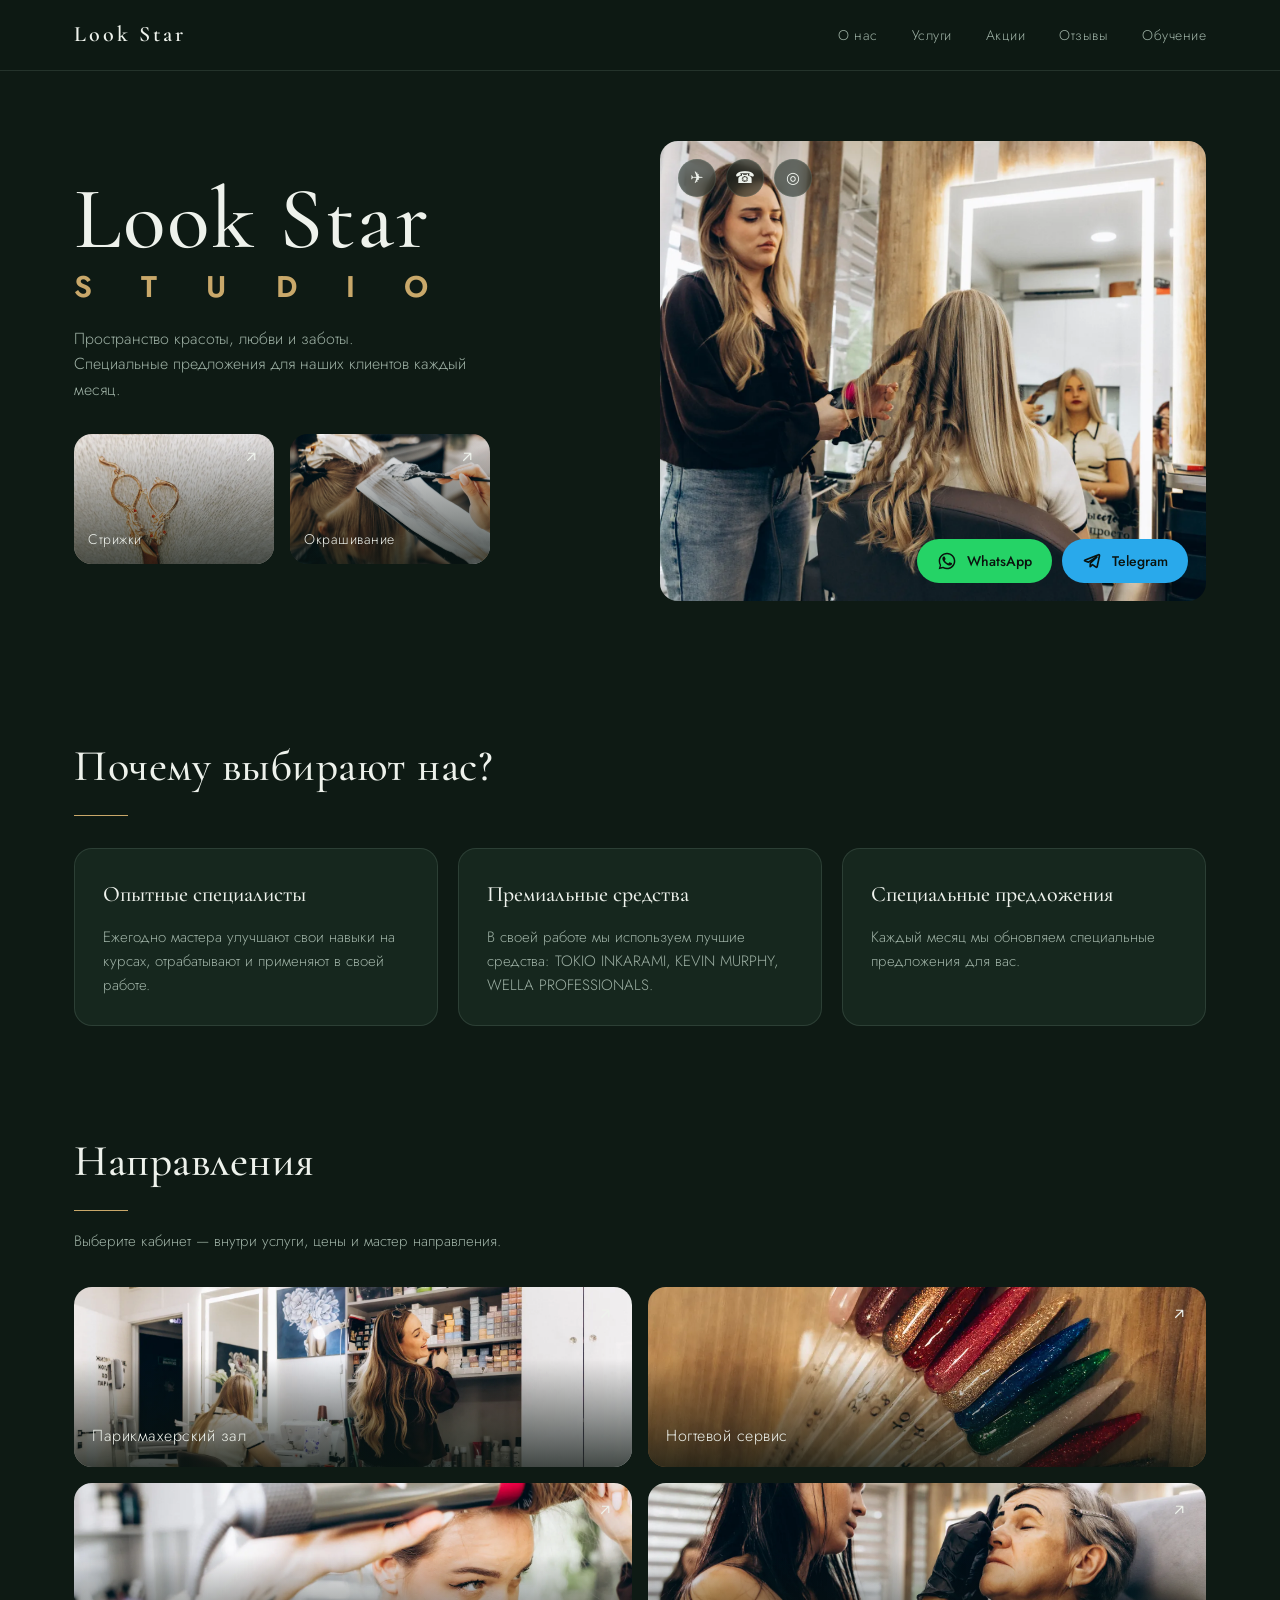
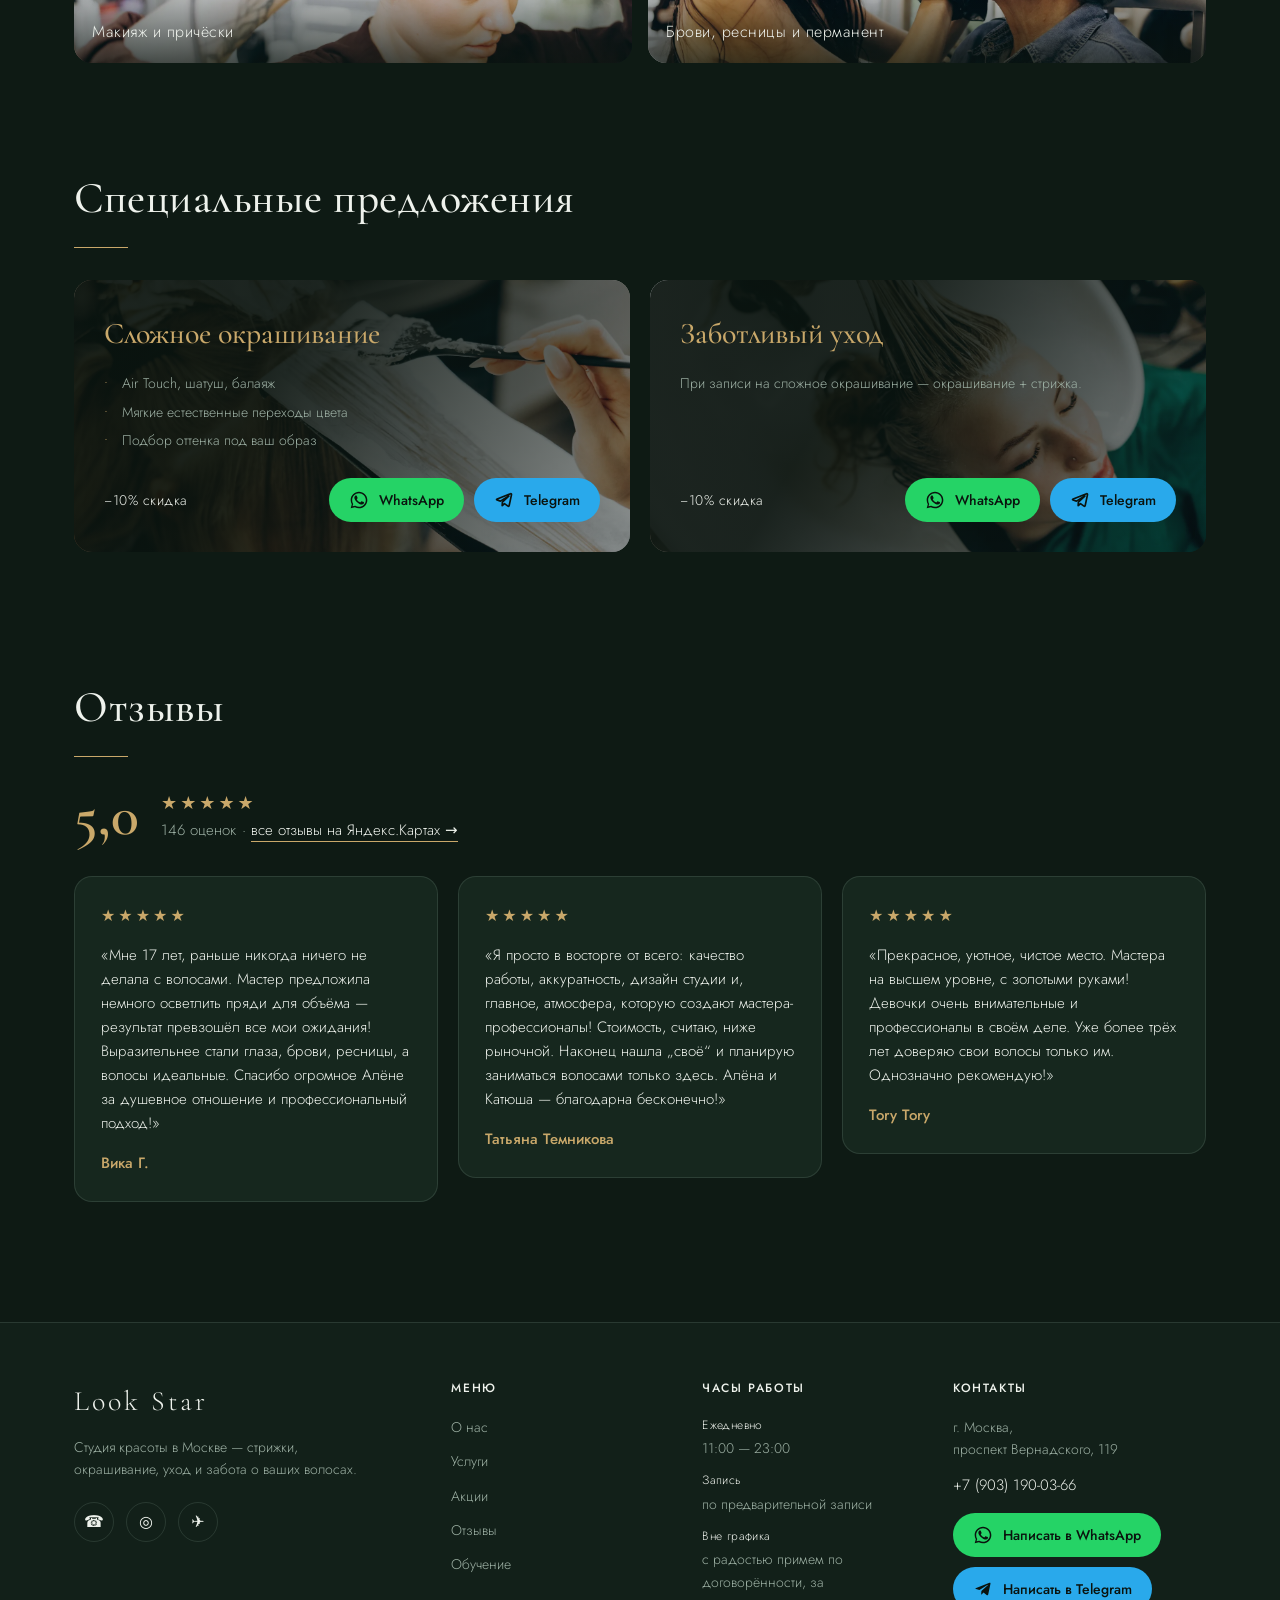
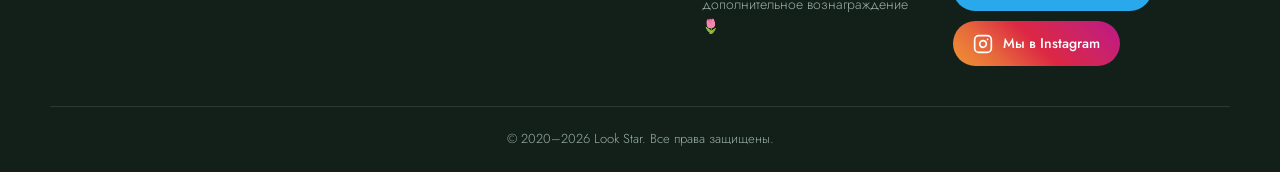
==== commit 88c43465: "Фото без светлой рамки (убран border у фото-блоков), кнопки WhatsApp/Telegram одной высоты, ?v=12 Co" ====
--- a/index.html
+++ b/index.html
@@ -16,7 +16,7 @@
   <link rel="preconnect" href="https://fonts.googleapis.com" />
   <link rel="preconnect" href="https://fonts.gstatic.com" crossorigin />
   <link href="https://fonts.googleapis.com/css2?family=Cormorant+Garamond:wght@400;500;600&family=Jost:wght@300;400;500;600;700&display=swap" rel="stylesheet" />
-  <link rel="stylesheet" href="css/styles.css?v=11" />
+  <link rel="stylesheet" href="css/styles.css?v=12" />
 </head>
 <body>
   <!-- Header -->
--- a/css/styles.css
+++ b/css/styles.css
@@ -151,7 +151,7 @@
   border-radius: var(--radius); overflow: hidden;
   background-image: var(--img); background-size: cover; background-position: center;
   display: flex; align-items: flex-end; padding: 14px;
-  border: 1px solid var(--line); transition: transform .25s ease;
+  transition: transform .25s ease;
 }
 .mini-card::before {
   content: ""; position: absolute; inset: 0;
@@ -166,7 +166,6 @@
   position: relative; height: 460px; border-radius: var(--radius);
   /* 30% — на узком экране в кадре остаётся мастер слева (hero.webp); сменишь фото — проверь */
   background-image: var(--img); background-size: cover; background-position: 30% center;
-  border: 1px solid var(--line);
 }
 .hero-social {
   position: absolute; top: 18px; left: 18px; display: flex; gap: 10px;
@@ -205,7 +204,7 @@
   position: relative; border-radius: var(--radius); overflow: hidden;
   background-image: var(--img); background-size: cover; background-position: center;
   display: flex; align-items: flex-end; padding: 18px;
-  border: 1px solid var(--line); transition: transform .25s ease;
+  transition: transform .25s ease;
 }
 .service-tile::before {
   content: ""; position: absolute; inset: 0;
@@ -222,7 +221,6 @@
 .offer-card {
   position: relative; min-height: 230px; border-radius: var(--radius); overflow: hidden;
   background-image: var(--img); background-size: cover; background-position: center;
-  border: 1px solid var(--line);
 }
 .offer-card::before {
   content: ""; position: absolute; inset: 0;
@@ -248,7 +246,6 @@
 .about-photo {
   height: 420px; border-radius: var(--radius);
   background-image: var(--img); background-size: cover; background-position: center;
-  border: 1px solid var(--line);
 }
 .about-text p { color: var(--muted); margin-bottom: 16px; max-width: 460px; }
 .about-text .btn { margin-top: 14px; }
@@ -265,7 +262,6 @@
 .gallery-thumb {
   height: 130px; border-radius: var(--radius);
   background-image: var(--img); background-size: cover; background-position: center;
-  border: 1px solid var(--line);
 }
 .gallery-insta {
   background: var(--green-700); border: 1px solid var(--line);
@@ -368,6 +364,7 @@
 
 /* Пара кнопок «связаться» вместо записи */
 .cta-pair { display: flex; gap: 10px; flex-wrap: wrap; }
+.cta-pair .btn-wa { margin-top: 0; }  /* отступ .btn-wa нужен только в стопке подвала */
 .hero-book.cta-pair { justify-content: flex-end; }
 .offer-foot { flex-wrap: wrap; }
 
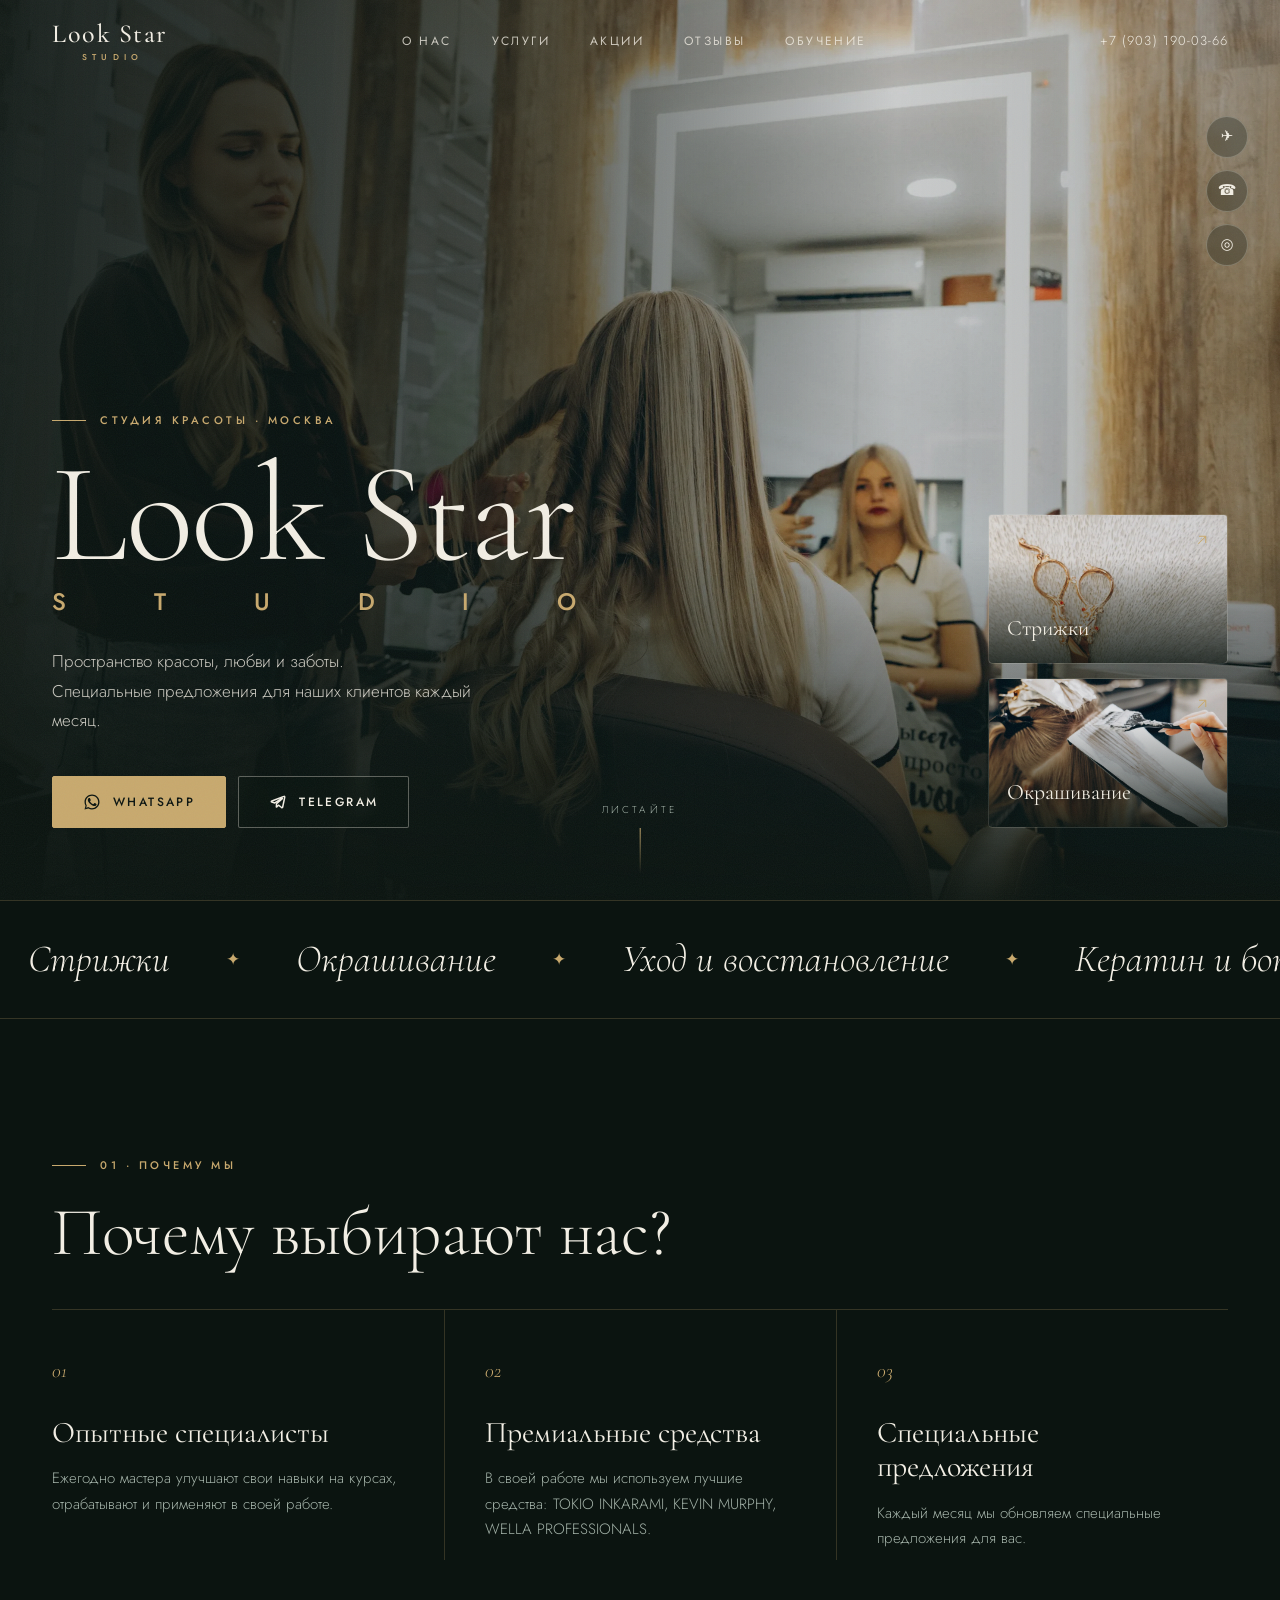
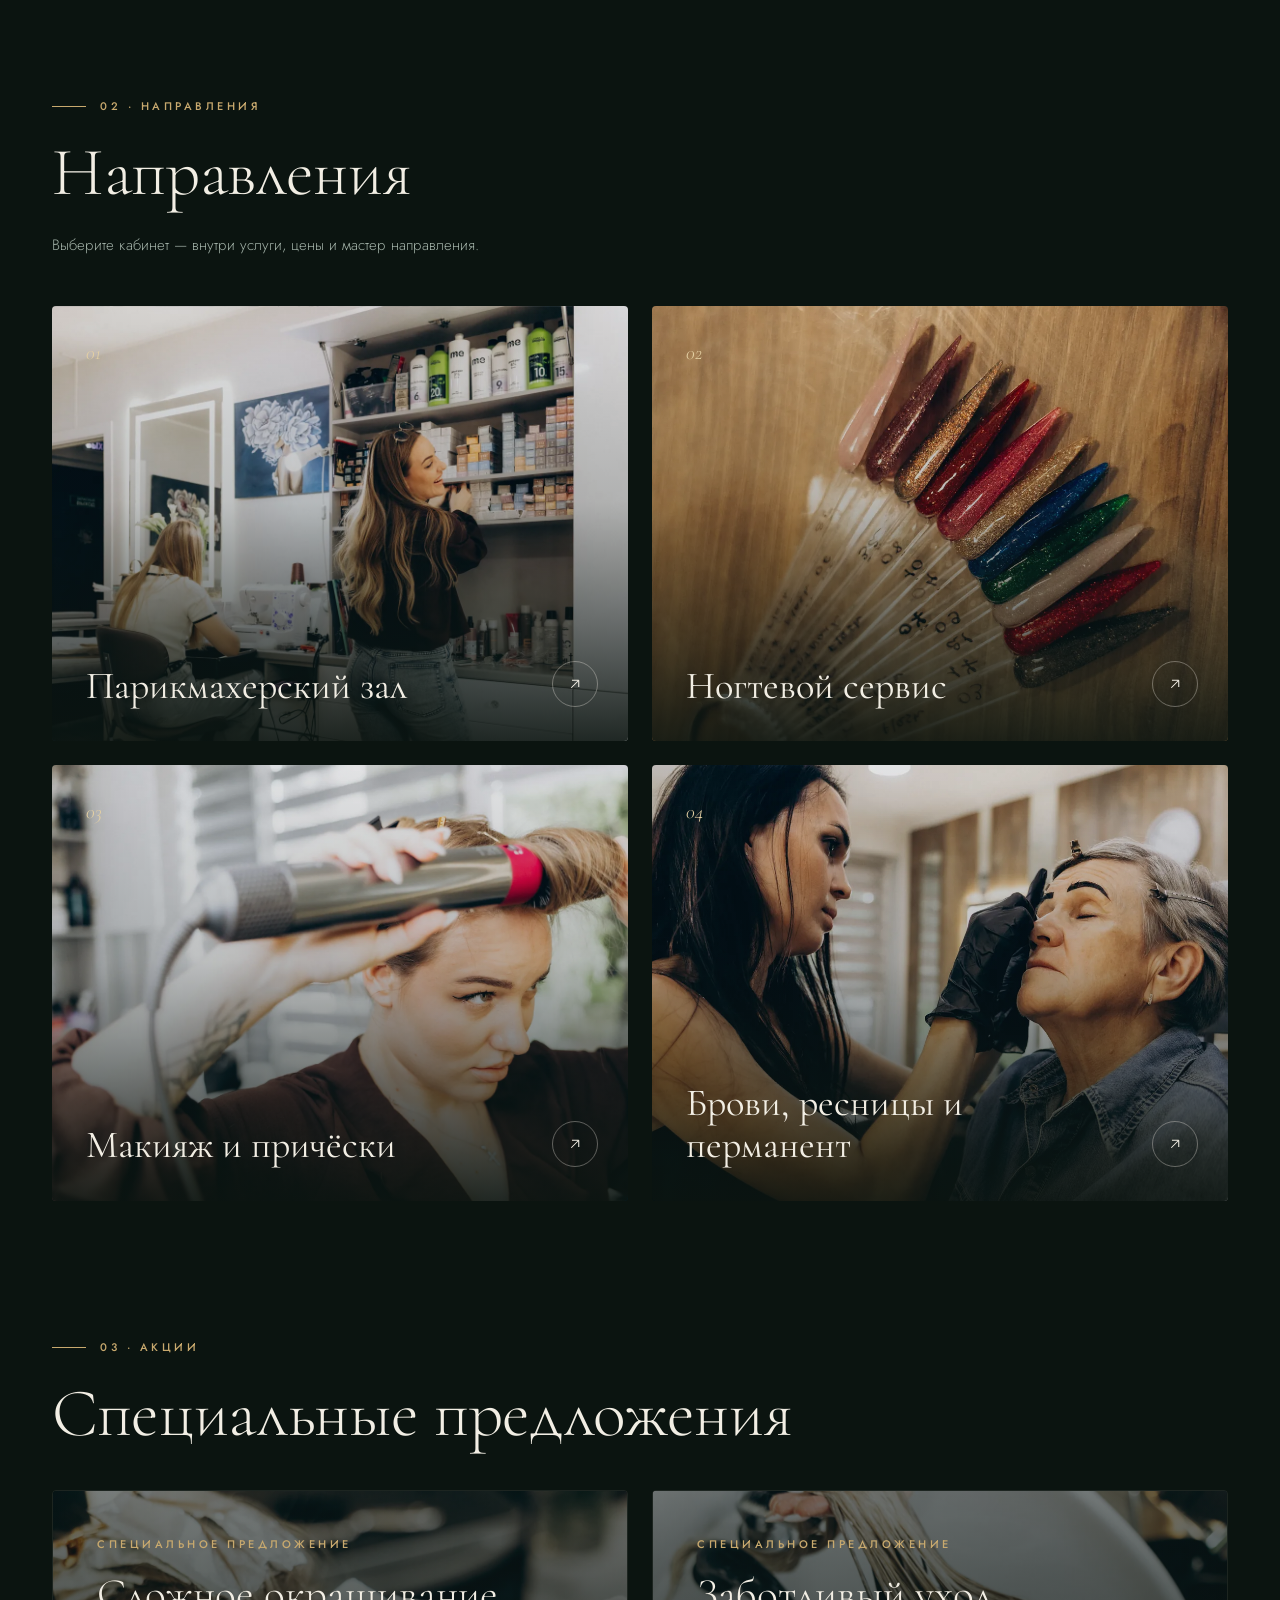
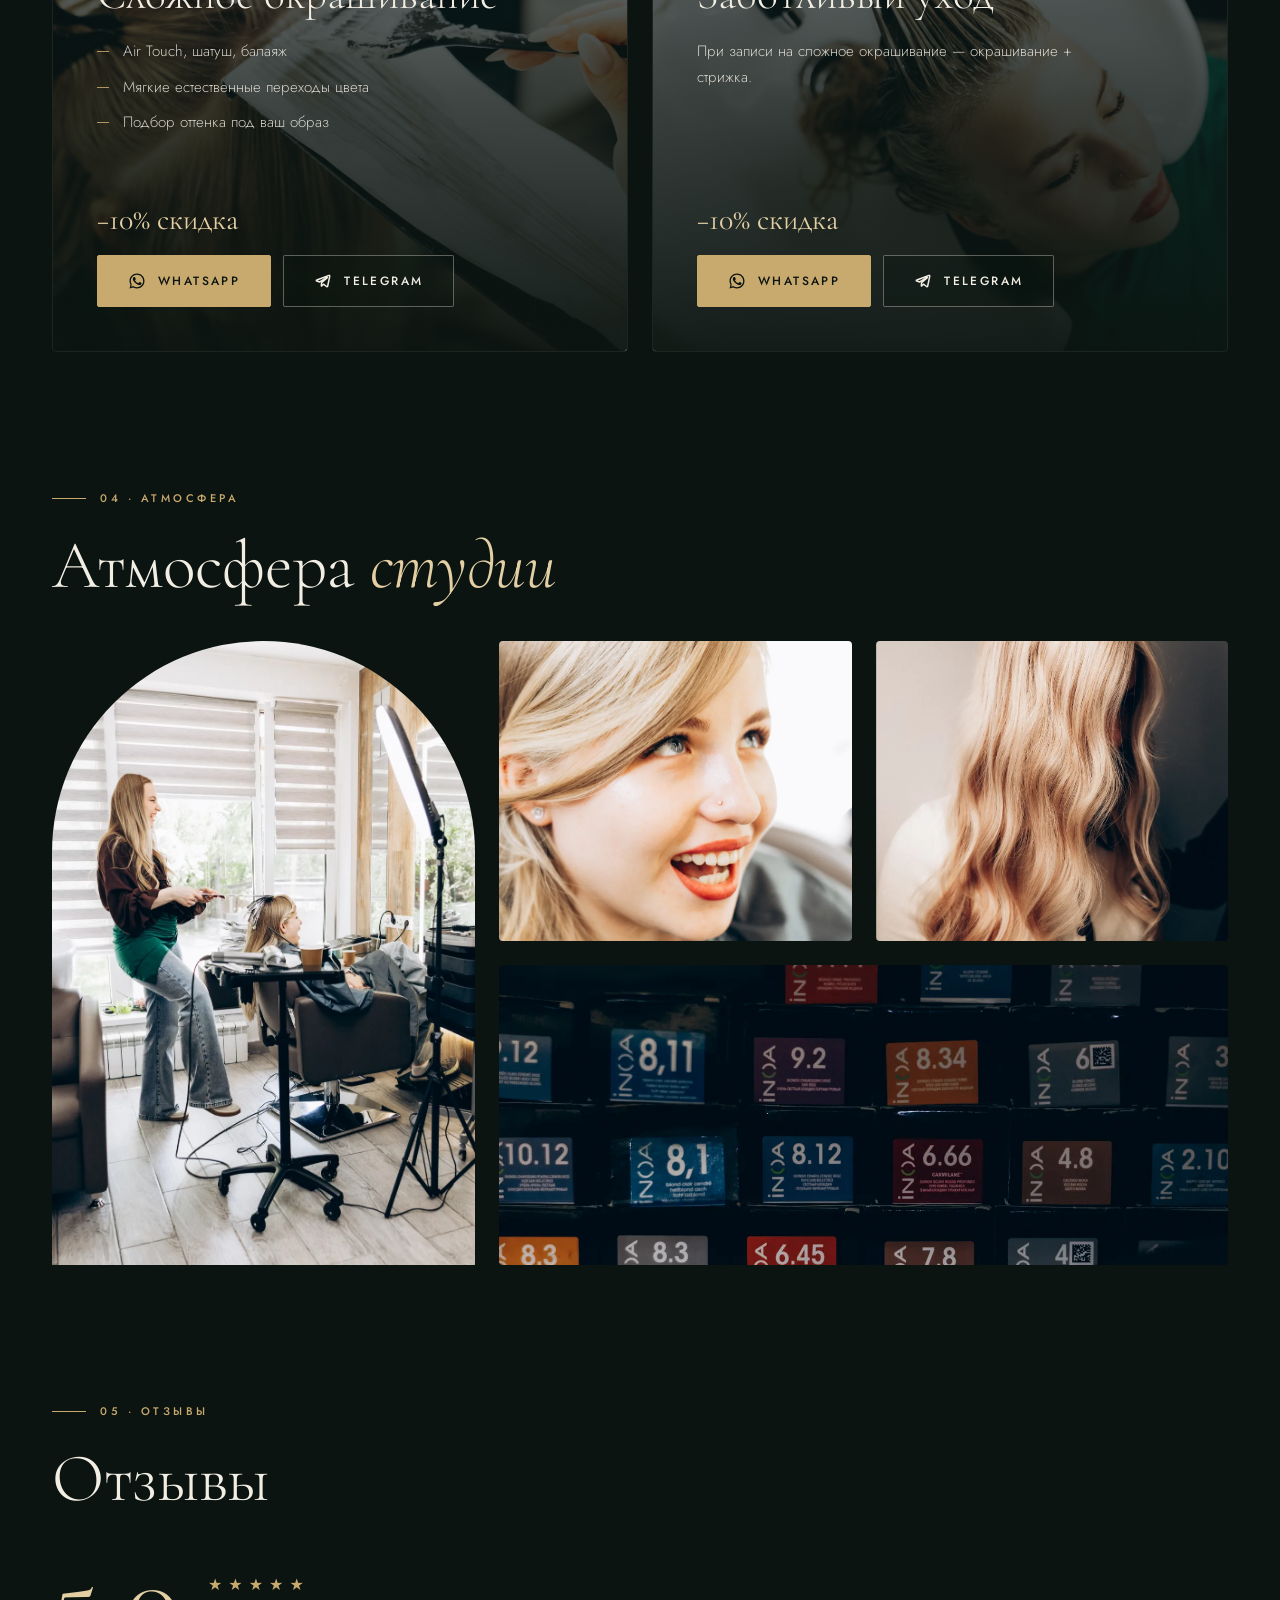
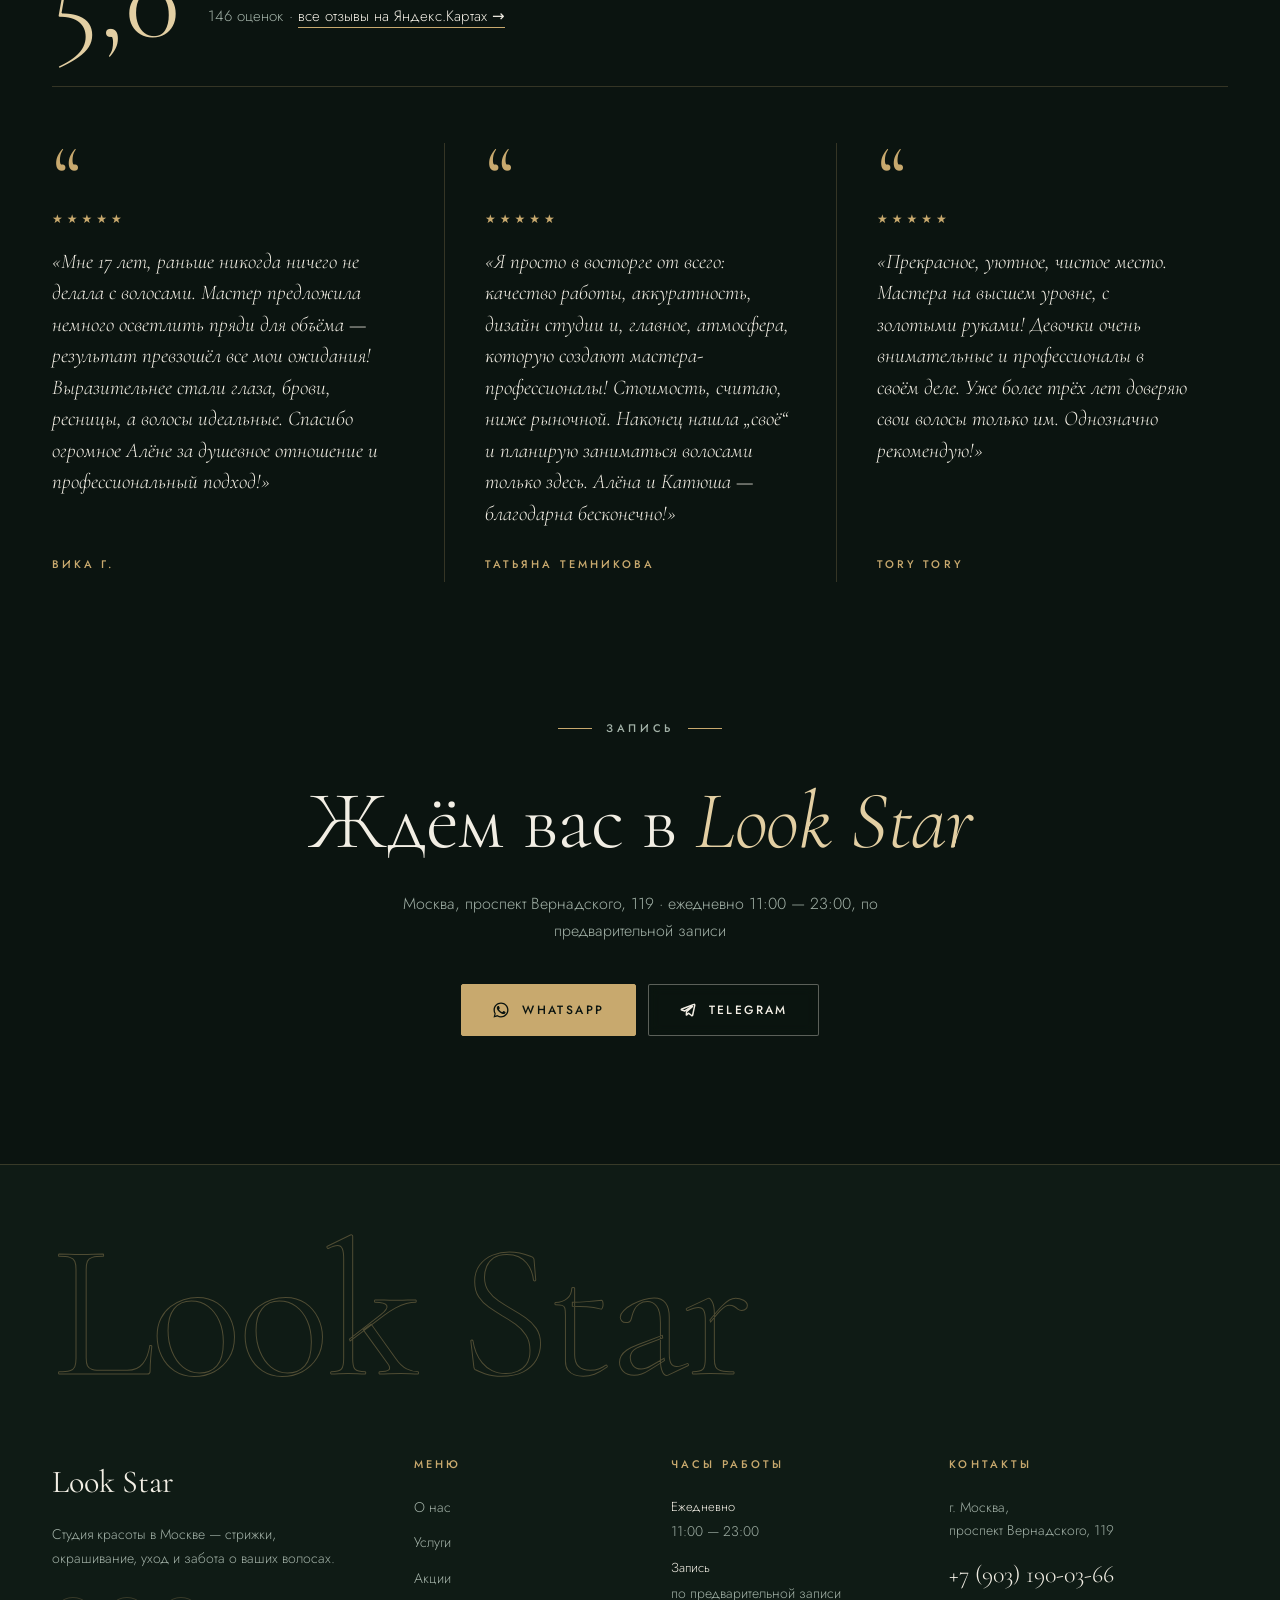
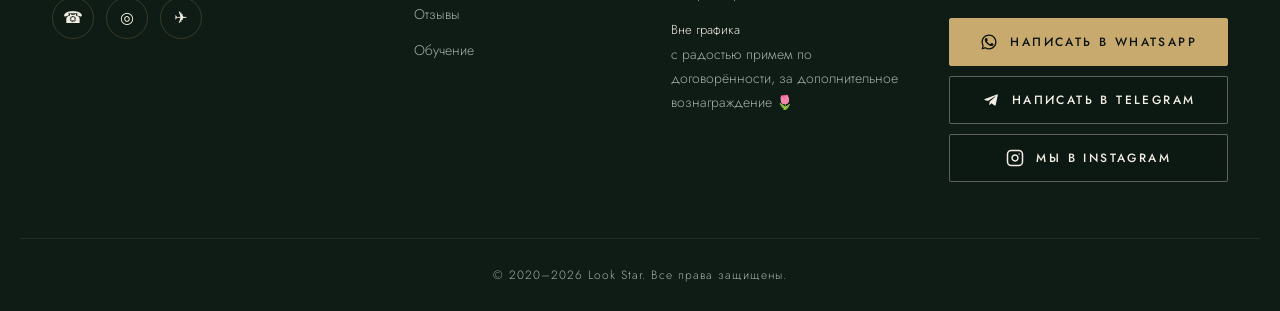
==== commit 61538141: "Премиальная версия: новый дизайн всех 7 страниц, герой на весь экран, атмосфера, фото кабинетов, ?v=" ====
--- a/index.html
+++ b/index.html
@@ -15,22 +15,27 @@
   <meta name="twitter:card" content="summary" />
   <link rel="preconnect" href="https://fonts.googleapis.com" />
   <link rel="preconnect" href="https://fonts.gstatic.com" crossorigin />
-  <link href="https://fonts.googleapis.com/css2?family=Cormorant+Garamond:wght@400;500;600&family=Jost:wght@300;400;500;600;700&display=swap" rel="stylesheet" />
-  <link rel="stylesheet" href="css/styles.css?v=12" />
+  <link href="https://fonts.googleapis.com/css2?family=Cormorant+Garamond:ital,wght@0,300;0,400;0,500;0,600;1,300;1,400&family=Jost:wght@300;400;500;600&display=swap" rel="stylesheet" />
+  <link rel="stylesheet" href="css/styles.css?v=13" />
 </head>
-<body>
+<body class="home">
   <!-- Header -->
   <header class="site-header" id="top">
     <div class="container header-inner">
-      <a href="index.html" class="logo">Look&nbsp;Star</a>
-      <nav class="nav" id="nav">
+      <a href="index.html" class="logo" aria-label="Look Star — на главную">Look&nbsp;Star<small>STUDIO</small></a>
+      <nav class="nav" id="nav" aria-label="Основное меню">
         <a href="about.html">О нас</a>
         <a href="index.html#services">Услуги</a>
         <a href="index.html#offers">Акции</a>
         <a href="index.html#reviews">Отзывы</a>
         <a href="education.html">Обучение</a>
+        <div class="nav-extra">
+          <a href="tel:+79031900366">+7 (903) 190-03-66</a>
+          <span>Москва, проспект Вернадского, 119 · ежедневно 11:00 — 23:00</span>
+        </div>
       </nav>
-      <button class="burger" id="burger" aria-label="Меню">
+      <a href="tel:+79031900366" class="header-phone">+7 (903) 190-03-66</a>
+      <button class="burger" id="burger" aria-label="Меню" aria-expanded="false" aria-controls="nav">
         <span></span><span></span><span></span>
       </button>
     </div>
@@ -38,10 +43,18 @@
 
   <main>
     <!-- Hero -->
-    <section class="hero container">
-      <div class="hero-left">
-        <h1 class="hero-title">Look&nbsp;Star<span>S T U D I O</span></h1>
-        <p class="hero-sub">Пространство красоты, любви и заботы.<br />Специальные предложения для наших клиентов каждый месяц.</p>
+    <section class="hero">
+      <div class="hero-bg" style="--img: var(--img-hero-wide)"></div>
+      <div class="container hero-inner">
+        <div class="hero-left">
+          <p class="eyebrow">Студия красоты · Москва</p>
+          <h1 class="hero-title">Look&nbsp;Star<span>S T U D I O</span></h1>
+          <p class="hero-sub">Пространство красоты, любви и заботы.<br />Специальные предложения для наших клиентов каждый месяц.</p>
+          <div class="hero-book cta-pair">
+            <a href="https://wa.me/79031900366" class="btn-wa" target="_blank" rel="noopener" aria-label="Записаться через WhatsApp"><svg viewBox="0 0 24 24" fill="currentColor"><path d="M17.5 14.4c-.3-.15-1.7-.84-1.96-.94-.26-.1-.45-.15-.64.15-.19.29-.74.94-.9 1.13-.17.19-.33.22-.62.07-.29-.15-1.23-.45-2.34-1.44-.87-.77-1.45-1.72-1.62-2.01-.17-.29-.02-.45.13-.6.13-.13.29-.34.44-.51.15-.17.19-.29.29-.48.1-.19.05-.36-.02-.51-.07-.15-.64-1.55-.88-2.12-.23-.56-.47-.48-.64-.49h-.55c-.19 0-.5.07-.76.36-.26.29-1 .98-1 2.38s1.02 2.76 1.17 2.95c.15.19 2.02 3.08 4.9 4.32.68.29 1.22.47 1.63.6.69.22 1.31.19 1.8.11.55-.08 1.7-.69 1.94-1.36.24-.67.24-1.24.17-1.36-.07-.12-.26-.19-.55-.34zM12 2C6.48 2 2 6.48 2 12c0 1.85.5 3.58 1.38 5.06L2 22l5.06-1.33A9.94 9.94 0 0 0 12 22c5.52 0 10-4.48 10-10S17.52 2 12 2zm0 18.2c-1.62 0-3.13-.44-4.43-1.2l-.32-.19-3 .79.8-2.93-.2-.31A8.13 8.13 0 0 1 3.8 12c0-4.52 3.68-8.2 8.2-8.2s8.2 3.68 8.2 8.2-3.68 8.2-8.2 8.2z"/></svg>WhatsApp</a>
+            <a href="https://t.me/lookstarstudi0" class="btn-tg" target="_blank" rel="noopener" aria-label="Записаться через Telegram"><svg viewBox="0 0 24 24" fill="none" stroke="currentColor" stroke-width="2" stroke-linecap="round" stroke-linejoin="round" aria-hidden="true"><path d="M9.78 18.65l.28-4.23 7.68-6.92c.34-.31-.07-.46-.52-.19L7.74 13.3 3.64 12c-.88-.25-.89-.86.2-1.3l15.97-6.16c.73-.33 1.43.18 1.15 1.3l-2.72 12.81c-.19.91-.74 1.13-1.5.71L12.6 16.3l-1.99 1.93c-.23.23-.42.42-.83.42z"/></svg>Telegram</a>
+          </div>
+        </div>
         <div class="hero-cards">
           <a href="index.html#services" class="mini-card" style="--img: var(--img-haircut)">
             <span>Стрижки</span>
@@ -53,23 +66,22 @@
           </a>
         </div>
       </div>
-      <div class="hero-right">
-        <div class="hero-photo" style="--img: var(--img-hero)">
-          <div class="hero-social">
+      <div class="hero-social">
             <a href="https://t.me/lookstarstudi0" target="_blank" rel="noopener" aria-label="Telegram">✈</a>
             <a href="tel:+79031900366" aria-label="Телефон">☎</a>
             <a href="https://www.instagram.com/look.star.studio" target="_blank" rel="noopener" aria-label="Instagram">◎</a>
           </div>
-          <div class="hero-book cta-pair">
-            <a href="https://wa.me/79031900366" class="btn-wa" target="_blank" rel="noopener" aria-label="Записаться через WhatsApp"><svg viewBox="0 0 24 24" fill="currentColor"><path d="M17.5 14.4c-.3-.15-1.7-.84-1.96-.94-.26-.1-.45-.15-.64.15-.19.29-.74.94-.9 1.13-.17.19-.33.22-.62.07-.29-.15-1.23-.45-2.34-1.44-.87-.77-1.45-1.72-1.62-2.01-.17-.29-.02-.45.13-.6.13-.13.29-.34.44-.51.15-.17.19-.29.29-.48.1-.19.05-.36-.02-.51-.07-.15-.64-1.55-.88-2.12-.23-.56-.47-.48-.64-.49h-.55c-.19 0-.5.07-.76.36-.26.29-1 .98-1 2.38s1.02 2.76 1.17 2.95c.15.19 2.02 3.08 4.9 4.32.68.29 1.22.47 1.63.6.69.22 1.31.19 1.8.11.55-.08 1.7-.69 1.94-1.36.24-.67.24-1.24.17-1.36-.07-.12-.26-.19-.55-.34zM12 2C6.48 2 2 6.48 2 12c0 1.85.5 3.58 1.38 5.06L2 22l5.06-1.33A9.94 9.94 0 0 0 12 22c5.52 0 10-4.48 10-10S17.52 2 12 2zm0 18.2c-1.62 0-3.13-.44-4.43-1.2l-.32-.19-3 .79.8-2.93-.2-.31A8.13 8.13 0 0 1 3.8 12c0-4.52 3.68-8.2 8.2-8.2s8.2 3.68 8.2 8.2-3.68 8.2-8.2 8.2z"/></svg>WhatsApp</a>
-            <a href="https://t.me/lookstarstudi0" class="btn-tg" target="_blank" rel="noopener" aria-label="Записаться через Telegram"><svg viewBox="0 0 24 24" fill="none" stroke="currentColor" stroke-width="2" stroke-linecap="round" stroke-linejoin="round" aria-hidden="true"><path d="M9.78 18.65l.28-4.23 7.68-6.92c.34-.31-.07-.46-.52-.19L7.74 13.3 3.64 12c-.88-.25-.89-.86.2-1.3l15.97-6.16c.73-.33 1.43.18 1.15 1.3l-2.72 12.81c-.19.91-.74 1.13-1.5.71L12.6 16.3l-1.99 1.93c-.23.23-.42.42-.83.42z"/></svg>Telegram</a>
-          </div>
-        </div>
-      </div>
-    </section>
+      <a href="#why" class="scroll-cue">Листайте</a>
+    </section>
+
+    <!-- Бегущая строка услуг -->
+    <div class="marquee" aria-hidden="true">
+      <div class="marquee-track"><span>Стрижки</span><span>Окрашивание</span><span>Уход и восстановление</span><span>Кератин и ботокс</span><span>Наращивание волос</span><span>Маникюр</span><span>Педикюр</span><span>Макияж</span><span>Причёски</span><span>Брови</span><span>Ресницы</span><span>Перманентный макияж</span><span>Стрижки</span><span>Окрашивание</span><span>Уход и восстановление</span><span>Кератин и ботокс</span><span>Наращивание волос</span><span>Маникюр</span><span>Педикюр</span><span>Макияж</span><span>Причёски</span><span>Брови</span><span>Ресницы</span><span>Перманентный макияж</span></div>
+    </div>
 
     <!-- Why us -->
-    <section class="why container">
+    <section class="why container" id="why">
+      <p class="eyebrow">01 · Почему мы</p>
       <h2 class="section-title">Почему выбирают нас?</h2>
       <div class="why-grid">
         <article class="why-card">
@@ -89,6 +101,7 @@
 
     <!-- Направления -->
     <section class="services container" id="services">
+      <p class="eyebrow">02 · Направления</p>
       <h2 class="section-title">Направления</h2>
       <p class="prices-hint">Выберите кабинет — внутри услуги, цены и мастер направления.</p>
       <div class="services-grid">
@@ -101,6 +114,7 @@
 
     <!-- Special offers -->
     <section class="offers container" id="offers">
+      <p class="eyebrow">03 · Акции</p>
       <h2 class="section-title">Специальные предложения</h2>
       <div class="offers-grid">
         <article class="offer-card" style="--img: var(--img-color)">
@@ -136,8 +150,21 @@
       </div>
     </section>
 
+    <!-- Атмосфера -->
+    <section class="mood container" aria-label="Атмосфера студии">
+      <p class="eyebrow">04 · Атмосфера</p>
+      <h2 class="section-title">Атмосфера <em>студии</em></h2>
+      <div class="mood-grid">
+        <div class="mood-photo" style="--img: var(--img-mood-1)"></div>
+        <div class="mood-photo" style="--img: var(--img-mood-2)"></div>
+        <div class="mood-photo" style="--img: var(--img-mood-3)"></div>
+        <div class="mood-photo" style="--img: var(--img-mood-4)"></div>
+      </div>
+    </section>
+
     <!-- Отзывы -->
     <section class="reviews container" id="reviews">
+      <p class="eyebrow">05 · Отзывы</p>
       <h2 class="section-title">Отзывы</h2>
       <div class="reviews-head">
         <span class="reviews-rating">5,0</span>
@@ -164,10 +191,22 @@
         </article>
       </div>
     </section>
+
+    <!-- Запись -->
+    <section class="cta-band container" aria-label="Запись">
+      <p class="eyebrow">Запись</p>
+      <h2 class="section-title">Ждём вас в <em>Look&nbsp;Star</em></h2>
+      <p>Москва, проспект Вернадского, 119 · ежедневно 11:00 — 23:00, по предварительной записи</p>
+      <div class="cta-pair">
+        <a href="https://wa.me/79031900366" class="btn-wa" target="_blank" rel="noopener" aria-label="Записаться через WhatsApp"><svg viewBox="0 0 24 24" fill="currentColor"><path d="M17.5 14.4c-.3-.15-1.7-.84-1.96-.94-.26-.1-.45-.15-.64.15-.19.29-.74.94-.9 1.13-.17.19-.33.22-.62.07-.29-.15-1.23-.45-2.34-1.44-.87-.77-1.45-1.72-1.62-2.01-.17-.29-.02-.45.13-.6.13-.13.29-.34.44-.51.15-.17.19-.29.29-.48.1-.19.05-.36-.02-.51-.07-.15-.64-1.55-.88-2.12-.23-.56-.47-.48-.64-.49h-.55c-.19 0-.5.07-.76.36-.26.29-1 .98-1 2.38s1.02 2.76 1.17 2.95c.15.19 2.02 3.08 4.9 4.32.68.29 1.22.47 1.63.6.69.22 1.31.19 1.8.11.55-.08 1.7-.69 1.94-1.36.24-.67.24-1.24.17-1.36-.07-.12-.26-.19-.55-.34zM12 2C6.48 2 2 6.48 2 12c0 1.85.5 3.58 1.38 5.06L2 22l5.06-1.33A9.94 9.94 0 0 0 12 22c5.52 0 10-4.48 10-10S17.52 2 12 2zm0 18.2c-1.62 0-3.13-.44-4.43-1.2l-.32-.19-3 .79.8-2.93-.2-.31A8.13 8.13 0 0 1 3.8 12c0-4.52 3.68-8.2 8.2-8.2s8.2 3.68 8.2 8.2-3.68 8.2-8.2 8.2z"/></svg>WhatsApp</a>
+            <a href="https://t.me/lookstarstudi0" class="btn-tg" target="_blank" rel="noopener" aria-label="Записаться через Telegram"><svg viewBox="0 0 24 24" fill="none" stroke="currentColor" stroke-width="2" stroke-linecap="round" stroke-linejoin="round" aria-hidden="true"><path d="M9.78 18.65l.28-4.23 7.68-6.92c.34-.31-.07-.46-.52-.19L7.74 13.3 3.64 12c-.88-.25-.89-.86.2-1.3l15.97-6.16c.73-.33 1.43.18 1.15 1.3l-2.72 12.81c-.19.91-.74 1.13-1.5.71L12.6 16.3l-1.99 1.93c-.23.23-.42.42-.83.42z"/></svg>Telegram</a>
+      </div>
+    </section>
   </main>
 
   <!-- Footer -->
   <footer class="site-footer" id="education">
+    <div class="footer-mark" aria-hidden="true">Look Star</div>
     <div class="container footer-inner">
       <div class="footer-col footer-about">
         <div class="footer-brand">Look Star</div>
@@ -219,6 +258,6 @@
     <div class="footer-bottom">© 2020–2026 Look Star. Все права защищены.</div>
   </footer>
 
-  <script src="js/main.js"></script>
+  <script src="js/main.js?v=13"></script>
 </body>
 </html>
--- a/css/styles.css
+++ b/css/styles.css
@@ -1,20 +1,23 @@
-/* ===== Look Star — тёмно-зелёная тема ===== */
+/* ===== Look Star — премиальная тёмно-зелёная тема ===== */
 :root {
-  /* Палитра */
-  --green-900: #0e1a14;   /* почти чёрно-зелёный фон */
-  --green-800: #122019;
-  --green-700: #16271e;   /* поверхности */
-  --green-600: #1d3327;
+  /* Палитра: глубокий зелёный, шампань-золото, слоновая кость */
+  --green-900: #0b1410;   /* фон */
+  --green-800: #0f1b15;   /* фон второго уровня */
+  --green-700: #13231b;   /* поверхности */
+  --green-600: #1a2e24;
   --green-500: #2a4a38;
   --green-400: #3c6450;
-  --sage:      #8fae9b;   /* приглушённый шалфей */
-  --gold:      #c9a86a;   /* тёплый акцент */
-  --cream:     #eef2ec;   /* светлый текст */
-  --muted:     #9db0a4;   /* вторичный текст */
-  --line:      rgba(143, 174, 155, 0.18);
+  --sage:      #8fae9b;
+  --gold:      #c8a96e;   /* акцент */
+  --gold-soft: #e3cfa3;   /* шампань — для крупных надписей */
+  --cream:     #f2eee4;   /* основной текст */
+  --muted:     #a2b1a7;   /* вторичный текст */
+  --line:      rgba(200, 169, 110, 0.22);   /* тонкие золотые линии */
+  --line-soft: rgba(242, 238, 228, 0.08);
 
   /* Фото — images/*.webp; градиенты — ещё не заменённые заглушки */
   --img-hero:      url("../images/hero.webp");
+  --img-hero-wide: url("../images/hero-wide.webp");
   --img-haircut:   url("../images/haircut.webp");
   --img-color:     url("../images/color.webp");
   --img-styling:   linear-gradient(135deg, #2f5240, #16271e);
@@ -40,8 +43,30 @@
   /* Фото «Обучения» (своё, чтобы не зависеть от карточки мастера) */
   --img-edu:        url("../images/edu.webp");
 
-  --radius: 18px;
-  --maxw: 1180px;
+  /* Мозаика «Атмосфера студии» на главной */
+  --img-mood-1: url("../images/mood-1.webp");
+  --img-mood-2: url("../images/mood-2.webp");
+  --img-mood-3: url("../images/mood-3.webp");
+  --img-mood-4: url("../images/mood-4.webp");
+
+  /* Полосы «В кабинете» на страницах направлений */
+  --img-hair-1:   url("../images/hair-1.webp");
+  --img-hair-2:   url("../images/hair-2.webp");
+  --img-hair-3:   url("../images/hair-3.webp");
+  --img-makeup-1: url("../images/makeup-1.webp");
+  --img-makeup-2: url("../images/makeup-2.webp");
+  --img-makeup-3: url("../images/makeup-3.webp");
+  --img-brows-1:  url("../images/brows-1.webp");
+  --img-brows-2:  url("../images/brows-2.webp");
+  --img-brows-3:  url("../images/brows-3.webp");
+
+  --serif: 'Cormorant Garamond', 'Times New Roman', serif;
+  --sans:  'Jost', system-ui, sans-serif;
+  --radius: 4px;
+  --maxw: 1240px;
+  --header-h: 84px;
+  --section-y: clamp(84px, 10vw, 140px);
+  --ease: cubic-bezier(.22, .61, .36, 1);
 }
 
 * { box-sizing: border-box; margin: 0; padding: 0; }
@@ -49,483 +74,587 @@
 html { scroll-behavior: smooth; overflow-x: clip; }
 
 body {
-  font-family: 'Jost', system-ui, sans-serif;
+  font-family: var(--sans);
   font-weight: 300;
+  font-size: 16px;
   background: var(--green-900);
   color: var(--cream);
-  line-height: 1.6;
+  line-height: 1.7;
   -webkit-font-smoothing: antialiased;
-}
-
-.container { max-width: var(--maxw); margin: 0 auto; padding: 0 24px; }
+  text-rendering: optimizeLegibility;
+}
+/* Едва заметное «зерно» плёнки поверх всего — убирает пластиковую плоскость цвета */
+body::after {
+  content: ""; position: fixed; inset: 0; z-index: 100; pointer-events: none; opacity: .05;
+  background-image: url("data:image/svg+xml,%3Csvg xmlns='http://www.w3.org/2000/svg' width='160' height='160'%3E%3Cfilter id='n'%3E%3CfeTurbulence type='fractalNoise' baseFrequency='.9' numOctaves='2' stitchTiles='stitch'/%3E%3C/filter%3E%3Crect width='100%25' height='100%25' filter='url(%23n)'/%3E%3C/svg%3E");
+}
+body.menu-open { overflow: hidden; }
+
+::selection { background: var(--gold); color: var(--green-900); }
+
+.container { max-width: var(--maxw); margin: 0 auto; padding: 0 32px; }
 
 a { color: inherit; text-decoration: none; }
+:focus-visible { outline: 1px solid var(--gold); outline-offset: 4px; }
+
+/* Подпись над заголовком: «— 01 · Направления» */
+.eyebrow {
+  display: inline-flex; align-items: center; gap: 14px;
+  font-family: var(--sans); font-weight: 500; font-size: 11px;
+  letter-spacing: .32em; text-transform: uppercase; color: var(--gold);
+  margin-bottom: 22px;
+}
+.eyebrow::before { content: ""; width: 34px; height: 1px; background: var(--gold); }
 
 .section-title {
-  font-family: 'Cormorant Garamond', serif;
-  font-weight: 500;
-  font-size: clamp(28px, 4vw, 44px);
-  letter-spacing: 0.5px;
-  margin-bottom: 32px;
+  font-family: var(--serif);
+  font-weight: 300;
+  font-size: clamp(38px, 5.4vw, 68px);
+  line-height: 1.05;
+  letter-spacing: -.005em;
+  margin-bottom: 40px;
   color: var(--cream);
 }
-.section-title::after {
-  content: "";
-  display: block;
-  width: 54px;
-  height: 1px;
-  background: var(--gold);
-  margin-top: 14px;
-}
+.section-title em { font-style: italic; color: var(--gold-soft); }
+
+.section-head { display: flex; align-items: flex-end; justify-content: space-between; gap: 40px; margin-bottom: 56px; }
+.section-head .section-title { margin-bottom: 0; }
+.section-head p { color: var(--muted); max-width: 380px; font-size: 15px; }
 
 /* SVG arrow */
-.arrow { width: 18px; height: 18px; flex: none; fill: none; stroke: currentColor; stroke-width: 1.6; }
-
-/* Buttons */
-.btn {
-  display: inline-flex; align-items: center; justify-content: center;
-  padding: 12px 26px; border-radius: 999px;
-  font-size: 14px; letter-spacing: 1px; text-transform: uppercase;
-  transition: transform .2s ease, background .2s ease, color .2s ease;
-  cursor: pointer; border: 1px solid transparent;
-}
-.btn-dark { background: var(--green-900); color: var(--cream); border-color: var(--green-400); }
+.arrow { width: 18px; height: 18px; flex: none; fill: none; stroke: currentColor; stroke-width: 1.4; }
+
+/* ===== Кнопки ===== */
+.btn, .btn-wa, .btn-tg, .btn-ig {
+  display: inline-flex; align-items: center; justify-content: center; gap: 12px;
+  min-height: 52px; padding: 0 30px; border-radius: 2px;
+  font-family: var(--sans); font-size: 12px; font-weight: 500;
+  letter-spacing: .2em; text-transform: uppercase; white-space: nowrap;
+  border: 1px solid transparent; cursor: pointer;
+  transition: background .35s var(--ease), color .35s var(--ease), border-color .35s var(--ease), transform .35s var(--ease);
+}
+.btn-wa svg, .btn-tg svg, .btn-ig svg { width: 18px; height: 18px; flex: none; }
+.btn-dark { background: transparent; color: var(--cream); border-color: var(--line); }
 .btn-dark:hover { background: var(--gold); color: var(--green-900); border-color: var(--gold); }
 .btn-light { background: var(--cream); color: var(--green-900); }
-.btn-light:hover { background: var(--gold); color: var(--green-900); }
-
-/* ===== Header ===== */
+.btn-light:hover { background: var(--gold); }
+/* WhatsApp — главная кнопка записи (шампань), Telegram и Instagram — контурные */
+.btn-wa { background: var(--gold); color: var(--green-900); border-color: var(--gold); }
+.btn-wa:hover { background: var(--gold-soft); border-color: var(--gold-soft); transform: translateY(-2px); }
+.btn-tg, .btn-ig { background: rgba(11, 20, 16, .35); color: var(--cream); border-color: rgba(242, 238, 228, .35); backdrop-filter: blur(6px); }
+.btn-tg:hover, .btn-ig:hover { border-color: var(--gold); color: var(--gold-soft); transform: translateY(-2px); }
+
+/* Пара кнопок «связаться» вместо записи */
+.cta-pair { display: flex; gap: 12px; flex-wrap: wrap; }
+
+/* ===== Шапка ===== */
 .site-header {
-  position: sticky; top: 0; z-index: 50;
-  background: rgba(14, 26, 20, 0.82);
-  backdrop-filter: blur(12px);
-  border-bottom: 1px solid var(--line);
-}
-.header-inner { display: flex; align-items: center; justify-content: space-between; height: 70px; }
+  position: sticky; top: 0; z-index: 60; height: var(--header-h);
+  background: rgba(11, 20, 16, .86);
+  backdrop-filter: blur(14px); -webkit-backdrop-filter: blur(14px);
+  border-bottom: 1px solid var(--line-soft);
+  transition: background .4s var(--ease), border-color .4s var(--ease), height .4s var(--ease);
+}
+/* На главной шапка лежит поверх полноэкранного героя и темнеет при прокрутке */
+.home .site-header { position: fixed; left: 0; right: 0; background: transparent; border-color: transparent; backdrop-filter: none; -webkit-backdrop-filter: none; }
+.home .site-header.scrolled, .site-header.scrolled { background: rgba(11, 20, 16, .9); border-color: var(--line-soft); backdrop-filter: blur(14px); -webkit-backdrop-filter: blur(14px); }
+.header-inner { display: flex; align-items: center; justify-content: space-between; gap: 32px; height: 100%; }
 .logo {
-  font-family: 'Cormorant Garamond', serif;
-  font-size: 22px; letter-spacing: 3px; font-weight: 600;
+  display: inline-flex; flex-direction: column; align-items: center; line-height: 1;
+  font-family: var(--serif); font-size: 26px; font-weight: 500; letter-spacing: .06em;
   color: var(--cream);
 }
-.nav { display: flex; gap: 34px; }
+.logo small {
+  font-family: var(--sans); font-size: 8.5px; font-weight: 500; letter-spacing: .62em;
+  color: var(--gold); margin-top: 6px; padding-left: .62em;
+}
+.nav { display: flex; align-items: center; gap: 40px; }
 .nav a {
-  font-size: 14px; letter-spacing: .5px; color: var(--muted);
-  position: relative; transition: color .2s ease;
-}
-.nav a:hover, .nav a.active { color: var(--cream); }
-.nav a.active::after {
-  content: ""; position: absolute; left: 0; bottom: -6px;
-  width: 100%; height: 1px; background: var(--gold);
-}
-.burger { display: none; background: none; border: 0; width: 30px; height: 22px; position: relative; cursor: pointer; }
-.burger span { position: absolute; left: 0; width: 100%; height: 2px; background: var(--cream); transition: .3s; }
+  position: relative; font-size: 12px; font-weight: 400; letter-spacing: .2em; text-transform: uppercase;
+  color: var(--cream); opacity: .78; transition: opacity .3s, color .3s;
+}
+.nav a::after {
+  content: ""; position: absolute; left: 0; bottom: -8px; width: 100%; height: 1px;
+  background: var(--gold); transform: scaleX(0); transform-origin: right; transition: transform .45s var(--ease);
+}
+.nav a:hover, .nav a[aria-current="page"] { opacity: 1; color: var(--gold-soft); }
+.nav a:hover::after, .nav a[aria-current="page"]::after { transform: scaleX(1); transform-origin: left; }
+.header-phone { font-size: 13px; letter-spacing: .08em; color: var(--cream); white-space: nowrap; transition: color .3s; }
+.header-phone:hover { color: var(--gold); }
+.nav-extra { display: none; }
+
+.burger { display: none; background: none; border: 0; width: 34px; height: 18px; position: relative; cursor: pointer; z-index: 70; }
+.burger span { position: absolute; left: 0; width: 100%; height: 1px; background: var(--cream); transition: .4s var(--ease); }
 .burger span:nth-child(1) { top: 0; }
-.burger span:nth-child(2) { top: 10px; }
-.burger span:nth-child(3) { top: 20px; }
-.burger.open span:nth-child(1) { top: 10px; transform: rotate(45deg); }
+.burger span:nth-child(2) { top: 8px; width: 70%; left: 30%; }
+.burger span:nth-child(3) { top: 16px; }
+.burger.open span:nth-child(1) { top: 8px; transform: rotate(45deg); }
 .burger.open span:nth-child(2) { opacity: 0; }
-.burger.open span:nth-child(3) { top: 10px; transform: rotate(-45deg); }
-
-/* ===== Hero ===== */
+.burger.open span:nth-child(3) { top: 8px; transform: rotate(-45deg); }
+
+/* ===== Герой (главная) ===== */
 .hero {
-  display: grid; grid-template-columns: 1fr 1fr; gap: 40px;
-  align-items: center; padding: 70px 24px 90px;
-}
+  position: relative; min-height: 100vh; min-height: 100svh;
+  display: flex; align-items: flex-end; overflow: hidden; isolation: isolate;
+  padding: calc(var(--header-h) + 60px) 0 clamp(56px, 8vh, 96px);
+}
+.hero-bg {
+  position: absolute; inset: 0; z-index: -2;
+  background-image: var(--img); background-size: cover; background-position: 62% 30%;
+  transform: scale(1.06); animation: hero-in 2.4s var(--ease) forwards;
+}
+.hero::before {
+  content: ""; position: absolute; inset: 0; z-index: -1;
+  background:
+    linear-gradient(90deg, rgba(11,20,16,.94) 0%, rgba(11,20,16,.72) 38%, rgba(11,20,16,.2) 70%, rgba(11,20,16,.35) 100%),
+    linear-gradient(0deg, rgba(11,20,16,.95) 0%, rgba(11,20,16,0) 40%);
+}
+@keyframes hero-in { to { transform: scale(1); } }
+.hero-inner { width: 100%; display: grid; grid-template-columns: 1fr auto; align-items: end; gap: 48px; }
 .hero-title {
-  font-family: 'Cormorant Garamond', serif;
-  font-weight: 500; font-size: clamp(44px, 7.5vw, 88px);
-  line-height: .95; letter-spacing: 2px; white-space: nowrap;
-  width: fit-content; color: var(--cream);
+  font-family: var(--serif); font-weight: 300;
+  font-size: clamp(64px, 11vw, 168px); line-height: .9; letter-spacing: -.01em;
+  white-space: nowrap; width: fit-content; color: var(--cream);
 }
 .hero-title span {
   display: block; color: var(--gold);
-  font-family: 'Jost', system-ui, sans-serif;
-  font-size: .34em; font-weight: 600;
+  font-family: var(--sans); font-size: .17em; font-weight: 500;
   white-space: normal; text-align: justify; text-align-last: justify;
-  margin-top: 12px;
-}
-.hero-sub { color: var(--muted); margin: 24px 0 32px; max-width: 420px; }
-.hero-cards { display: flex; gap: 16px; }
+  margin-top: .55em; letter-spacing: 0;
+}
+.hero-sub { color: var(--cream); opacity: .82; margin: 34px 0 40px; max-width: 440px; font-size: 17px; line-height: 1.75; }
+.hero-cards { display: flex; flex-direction: column; gap: 14px; }
 .mini-card {
-  position: relative; flex: 1; max-width: 200px; height: 130px;
-  border-radius: var(--radius); overflow: hidden;
-  background-image: var(--img); background-size: cover; background-position: center;
-  display: flex; align-items: flex-end; padding: 14px;
-  transition: transform .25s ease;
+  position: relative; width: 240px; height: 150px; overflow: hidden; border-radius: var(--radius);
+  display: flex; align-items: flex-end; padding: 16px 18px;
+  border: 1px solid rgba(242, 238, 228, .14);
+}
+.mini-card::after {
+  content: ""; position: absolute; inset: 0; z-index: 0;
+  background-image: var(--img); background-size: cover; background-position: center;
+  transition: transform 1.2s var(--ease);
 }
 .mini-card::before {
+  content: ""; position: absolute; inset: 0; z-index: 1;
+  background: linear-gradient(to top, rgba(11,20,16,.85), rgba(11,20,16,.1) 70%);
+}
+.mini-card span, .mini-card .arrow { position: relative; z-index: 2; }
+.mini-card span { font-family: var(--serif); font-size: 22px; font-weight: 400; }
+.mini-card .arrow { position: absolute; top: 16px; right: 16px; color: var(--gold); }
+.mini-card:hover::after { transform: scale(1.08); }
+.hero-social { position: absolute; right: 32px; top: calc(var(--header-h) + 32px); display: flex; flex-direction: column; gap: 12px; }
+.hero-social a {
+  width: 42px; height: 42px; border-radius: 50%; display: grid; place-items: center;
+  font-size: 15px; color: var(--cream); border: 1px solid rgba(242,238,228,.25);
+  background: rgba(11,20,16,.3); backdrop-filter: blur(6px); transition: .3s var(--ease);
+}
+.hero-social a:hover { background: var(--gold); border-color: var(--gold); color: var(--green-900); }
+.scroll-cue {
+  position: absolute; left: 50%; bottom: 26px; transform: translateX(-50%);
+  display: flex; flex-direction: column; align-items: center; gap: 10px;
+  font-size: 10px; letter-spacing: .32em; text-transform: uppercase; color: var(--muted);
+}
+.scroll-cue::after { content: ""; width: 1px; height: 46px; background: linear-gradient(var(--gold), transparent); animation: cue 2.4s var(--ease) infinite; transform-origin: top; }
+@keyframes cue { 0% { transform: scaleY(0); } 50% { transform: scaleY(1); } 100% { transform: scaleY(1); opacity: 0; } }
+
+/* ===== Бегущая строка услуг ===== */
+.marquee { border-top: 1px solid var(--line); border-bottom: 1px solid var(--line); overflow: hidden; padding: 26px 0; }
+.marquee-track { display: flex; width: max-content; animation: marquee 48s linear infinite; }
+.marquee-track span {
+  font-family: var(--serif); font-style: italic; font-weight: 300; font-size: clamp(26px, 3vw, 40px);
+  color: var(--cream); white-space: nowrap; padding: 0 28px; display: inline-flex; align-items: center; gap: 56px;
+}
+.marquee-track span::after { content: "✦"; font-style: normal; font-size: .45em; color: var(--gold); }
+@keyframes marquee { to { transform: translateX(-50%); } }
+
+/* ===== Почему мы ===== */
+.why { padding: var(--section-y) 32px; }
+.why-grid { display: grid; grid-template-columns: repeat(3, 1fr); gap: 0; border-top: 1px solid var(--line); counter-reset: why; }
+.why-card {
+  position: relative; padding: 44px 40px 8px 0; counter-increment: why;
+  transition: transform .5s var(--ease);
+}
+.why-card + .why-card { padding-left: 40px; border-left: 1px solid var(--line); }
+.why-card::before {
+  content: counter(why, decimal-leading-zero); display: block;
+  font-family: var(--serif); font-style: italic; font-size: 20px; color: var(--gold); margin-bottom: 28px;
+}
+.why-card h3 { font-family: var(--serif); font-weight: 400; font-size: 30px; line-height: 1.15; margin-bottom: 16px; }
+.why-card p { color: var(--muted); font-size: 15px; }
+
+/* ===== Направления ===== */
+.services { padding: var(--section-y) 32px; }
+.prices-hint { color: var(--muted); font-size: 15px; margin: -16px 0 48px; max-width: 560px; }
+.services-grid { display: grid; grid-template-columns: repeat(2, 1fr); grid-auto-rows: clamp(320px, 34vw, 460px); gap: 24px; counter-reset: dir; }
+.service-tile {
+  position: relative; overflow: hidden; border-radius: var(--radius); isolation: isolate;
+  display: flex; flex-direction: column; justify-content: flex-end; padding: 34px;
+  counter-increment: dir;
+}
+.service-tile::after {
+  content: ""; position: absolute; inset: 0; z-index: -2;
+  background-image: var(--img); background-size: cover; background-position: center;
+  transition: transform 1.4s var(--ease);
+}
+.service-tile::before {
+  content: counter(dir, decimal-leading-zero); position: absolute; inset: 0; z-index: -1;
+  padding: 30px 34px; font-family: var(--serif); font-style: italic; font-size: 20px; color: var(--gold-soft);
+  background: linear-gradient(to top, rgba(11,20,16,.9) 0%, rgba(11,20,16,.25) 55%, rgba(11,20,16,.1) 100%);
+}
+.service-tile span { font-family: var(--serif); font-size: clamp(28px, 3vw, 40px); font-weight: 400; line-height: 1.1; max-width: 80%; }
+.service-tile .arrow {
+  position: absolute; right: 30px; bottom: 34px; width: 46px; height: 46px; padding: 13px;
+  border: 1px solid rgba(242,238,228,.35); border-radius: 50%; color: var(--cream);
+  transition: background .4s var(--ease), border-color .4s, color .4s, transform .4s var(--ease);
+}
+.service-tile:hover::after { transform: scale(1.06); }
+.service-tile:hover .arrow { background: var(--gold); border-color: var(--gold); color: var(--green-900); transform: rotate(45deg); }
+
+/* ===== Акции ===== */
+.offers { padding: var(--section-y) 32px; }
+.offers-grid { display: grid; grid-template-columns: 1fr 1fr; gap: 24px; }
+.offer-card {
+  position: relative; min-height: 460px; border-radius: var(--radius); overflow: hidden; isolation: isolate;
+  border: 1px solid var(--line-soft);
+}
+.offer-card::after {
+  content: ""; position: absolute; inset: 0; z-index: -2;
+  background-image: var(--img); background-size: cover; background-position: center;
+  transition: transform 1.4s var(--ease);
+}
+.offer-card::before {
+  content: ""; position: absolute; inset: 0; z-index: -1;
+  background: linear-gradient(180deg, rgba(11,20,16,.55) 0%, rgba(11,20,16,.78) 45%, rgba(11,20,16,.96) 100%);
+}
+.offer-card:hover::after { transform: scale(1.05); }
+.offer-body { position: relative; padding: 44px; height: 100%; min-height: inherit; display: flex; flex-direction: column; }
+.offer-body::before {
+  content: "Специальное предложение"; font-size: 11px; font-weight: 500; letter-spacing: .32em; text-transform: uppercase;
+  color: var(--gold); margin-bottom: 18px;
+}
+.offer-body h3 { font-family: var(--serif); font-weight: 300; font-size: clamp(34px, 3.4vw, 48px); line-height: 1.05; color: var(--cream); margin-bottom: 22px; }
+.offer-body ul { list-style: none; color: var(--cream); opacity: .85; font-size: 15px; }
+.offer-body ul li { position: relative; padding-left: 26px; margin-bottom: 10px; }
+.offer-body ul li::before { content: ""; position: absolute; left: 0; top: .8em; width: 12px; height: 1px; background: var(--gold); }
+.offer-body p { color: var(--cream); opacity: .85; font-size: 15px; max-width: 420px; }
+.offer-foot { margin-top: auto; padding-top: 32px; display: flex; flex-wrap: wrap; align-items: flex-end; justify-content: space-between; gap: 20px; }
+.discount { font-family: var(--serif); font-size: 30px; font-weight: 400; color: var(--gold-soft); line-height: 1; }
+
+/* ===== Атмосфера студии (мозаика) ===== */
+.mood { padding: var(--section-y) 32px; }
+.mood-grid { display: grid; grid-template-columns: 1.2fr 1fr 1fr; grid-template-rows: 300px 300px; gap: 24px; }
+.mood-photo { position: relative; overflow: hidden; border-radius: var(--radius); }
+.mood-photo::after {
   content: ""; position: absolute; inset: 0;
-  background: linear-gradient(to top, rgba(10,19,14,.7), transparent);
-}
-.mini-card span, .mini-card .arrow { position: relative; z-index: 1; }
-.mini-card span { font-size: 14px; letter-spacing: .5px; }
-.mini-card .arrow { position: absolute; top: 14px; right: 14px; color: var(--cream); }
-.mini-card:hover { transform: translateY(-4px); }
-
-.hero-photo {
-  position: relative; height: 460px; border-radius: var(--radius);
-  /* 30% — на узком экране в кадре остаётся мастер слева (hero.webp); сменишь фото — проверь */
-  background-image: var(--img); background-size: cover; background-position: 30% center;
-}
-.hero-social {
-  position: absolute; top: 18px; left: 18px; display: flex; gap: 10px;
-}
-.hero-social a {
-  width: 38px; height: 38px; border-radius: 50%;
-  background: rgba(14,26,20,.55); backdrop-filter: blur(6px);
-  display: grid; place-items: center; font-size: 16px; color: var(--cream);
-  border: 1px solid var(--line); transition: .2s;
-}
-.hero-social a:hover { background: var(--gold); color: var(--green-900); }
-.hero-book { position: absolute; bottom: 18px; right: 18px; }
-
-/* ===== Why us ===== */
-.why { padding: 40px 24px; }
-.why-grid { display: grid; grid-template-columns: repeat(3, 1fr); gap: 20px; }
-.why-card {
-  background: var(--green-700); border: 1px solid var(--line);
-  border-radius: var(--radius); padding: 28px;
-  transition: border-color .25s ease, transform .25s ease;
-}
-.why-card:hover { border-color: var(--gold); transform: translateY(-4px); }
-.why-card h3 {
-  font-family: 'Cormorant Garamond', serif; font-weight: 500;
-  font-size: 22px; margin-bottom: 12px;
-}
-.why-card p { color: var(--muted); font-size: 15px; }
-
-/* ===== Services ===== */
-.services { padding: 60px 24px; }
-.services-grid {
-  display: grid; grid-template-columns: repeat(4, 1fr);
-  grid-auto-rows: 180px; gap: 16px;
-}
-.service-tile {
-  position: relative; border-radius: var(--radius); overflow: hidden;
-  background-image: var(--img); background-size: cover; background-position: center;
-  display: flex; align-items: flex-end; padding: 18px;
-  transition: transform .25s ease;
-}
-.service-tile::before {
-  content: ""; position: absolute; inset: 0;
-  background: linear-gradient(to top, rgba(10,19,14,.75), transparent 60%);
-}
-.service-tile span { position: relative; z-index: 1; font-size: 16px; letter-spacing: .5px; }
-.service-tile .arrow { position: absolute; top: 18px; right: 18px; z-index: 1; color: var(--cream); }
-.service-tile:hover { transform: translateY(-4px); }
-.service-tile.s-wide { grid-column: span 2; }
-
-/* ===== Offers ===== */
-.offers { padding: 40px 24px 80px; }
-.offers-grid { display: grid; grid-template-columns: 1fr 1fr; gap: 20px; }
-.offer-card {
-  position: relative; min-height: 230px; border-radius: var(--radius); overflow: hidden;
-  background-image: var(--img); background-size: cover; background-position: center;
-}
-.offer-card::before {
-  content: ""; position: absolute; inset: 0;
-  background: linear-gradient(120deg, rgba(10,19,14,.92) 35%, rgba(10,19,14,.45));
-}
-.offer-body { position: relative; z-index: 1; padding: 30px; height: 100%; display: flex; flex-direction: column; }
-.offer-body h3 {
-  font-family: 'Cormorant Garamond', serif; font-weight: 500;
-  font-size: 30px; color: var(--gold); margin-bottom: 14px;
-}
-.offer-body ul { list-style: none; color: var(--muted); font-size: 14px; }
-.offer-body ul li { position: relative; padding-left: 18px; margin-bottom: 6px; }
-.offer-body ul li::before { content: "•"; position: absolute; left: 0; color: var(--gold); }
-.offer-body p { color: var(--muted); font-size: 14px; }
-.offer-foot { margin-top: auto; padding-top: 20px; display: flex; align-items: center; justify-content: space-between; gap: 16px; }
-.discount { font-size: 14px; letter-spacing: .5px; color: var(--cream); }
-
-/* ===== About page ===== */
+  background-image: var(--img); background-size: cover; background-position: center;
+  transition: transform 1.4s var(--ease);
+}
+.mood-photo:hover::after { transform: scale(1.05); }
+.mood-photo:nth-child(1) { grid-row: span 2; border-radius: 999px 999px var(--radius) var(--radius); }
+.mood-photo:nth-child(4) { grid-column: span 2; }
+
+/* ===== Финальный призыв (главная) ===== */
+.cta-band { padding: var(--section-y) 32px; text-align: center; }
+.cta-band .eyebrow { justify-content: center; }
+.cta-band .eyebrow::after { content: ""; width: 34px; height: 1px; background: var(--gold); }
+.cta-band .section-title { font-size: clamp(44px, 6.4vw, 92px); margin-bottom: 26px; }
+.cta-band p { color: var(--muted); margin: 0 auto 40px; max-width: 520px; }
+.cta-band .cta-pair { justify-content: center; }
+
+/* ===== Страницы: интро «фото + текст» (О нас, кабинеты, обучение) ===== */
 .about {
-  display: grid; grid-template-columns: 1fr 1fr; gap: 50px;
-  align-items: center; padding: 70px 24px;
+  display: grid; grid-template-columns: 1fr 1.05fr; gap: clamp(48px, 7vw, 110px);
+  align-items: center; padding: clamp(56px, 7vw, 100px) 32px var(--section-y);
 }
 .about-photo {
-  height: 420px; border-radius: var(--radius);
-  background-image: var(--img); background-size: cover; background-position: center;
-}
-.about-text p { color: var(--muted); margin-bottom: 16px; max-width: 460px; }
-.about-text .btn { margin-top: 14px; }
-.edu-lead { color: var(--cream); font-size: 19px; font-weight: 400; max-width: 460px; }
-.cab-lead { color: var(--cream); font-size: 18px; font-weight: 400; max-width: 470px; margin-bottom: 20px; }
+  height: clamp(480px, 46vw, 640px); border-radius: 999px 999px var(--radius) var(--radius);
+  background-image: var(--img); background-size: cover; background-position: center;
+}
+.about-text .section-title { font-size: clamp(44px, 6vw, 80px); }
+.about-text p { color: var(--muted); margin-bottom: 18px; max-width: 500px; }
+.about-text .btn { margin-top: 18px; }
+.about-text .cta-pair { margin-top: 30px; }
+.edu-lead { color: var(--cream) !important; font-family: var(--serif); font-size: clamp(24px, 2.4vw, 30px); font-weight: 400; line-height: 1.35; max-width: 500px; }
+.cab-lead { color: var(--cream); font-family: var(--serif); font-size: clamp(22px, 2.2vw, 28px); font-weight: 400; line-height: 1.4; max-width: 520px; margin-bottom: 32px; }
 .about-text .direction-master { margin-bottom: 6px; }
-.cab-cta { margin-top: 22px; }
-
-/* Gallery */
+.cab-cta { margin-top: 34px; }
+/* Второй блок «Обучения» — фото справа и без арки, чтобы страница не повторялась */
+.about-rev { grid-template-columns: 1.05fr 1fr; padding-top: var(--section-y); }
+.about-rev .about-photo { border-radius: var(--radius); }
+
+/* Галерея «О нас» */
 .gallery {
-  display: grid; grid-template-columns: repeat(4, 1fr) 1.4fr; gap: 16px;
-  padding: 10px 24px 70px;
+  display: grid; grid-template-columns: repeat(4, 1fr) 1.3fr; gap: 20px;
+  padding: 0 32px var(--section-y);
 }
 .gallery-thumb {
-  height: 130px; border-radius: var(--radius);
+  height: 260px; border-radius: var(--radius);
   background-image: var(--img); background-size: cover; background-position: center;
 }
 .gallery-insta {
-  background: var(--green-700); border: 1px solid var(--line);
-  border-radius: var(--radius); padding: 20px;
-  display: flex; align-items: flex-start; justify-content: space-between;
-  transition: border-color .25s ease;
-}
-.gallery-insta:hover { border-color: var(--gold); }
-.gallery-insta strong { display: block; font-family: 'Cormorant Garamond', serif; font-size: 20px; letter-spacing: 1px; margin-bottom: 8px; }
-.gallery-insta span { color: var(--muted); font-size: 13px; }
-.gallery-insta .arrow { color: var(--gold); }
-
-/* Team */
-.team { padding: 30px 24px 90px; }
+  border: 1px solid var(--line); border-radius: var(--radius); padding: 28px;
+  display: flex; flex-direction: column; justify-content: space-between; gap: 24px;
+  transition: background .4s var(--ease), border-color .4s;
+}
+.gallery-insta:hover { background: var(--green-700); border-color: var(--gold); }
+.gallery-insta strong { display: block; font-family: var(--serif); font-size: 30px; font-weight: 400; margin-bottom: 10px; }
+.gallery-insta span { color: var(--muted); font-size: 14px; }
+.gallery-insta .arrow { color: var(--gold); width: 26px; height: 26px; align-self: flex-end; }
+
+/* Полоса фото «В кабинете» */
+.strip { display: grid; grid-template-columns: 1fr 1.4fr 1fr; gap: 24px; padding: 0 32px var(--section-y); }
+.strip-photo {
+  height: clamp(320px, 34vw, 480px); border-radius: var(--radius);
+  background-image: var(--img); background-size: cover; background-position: center;
+}
+.strip-photo:nth-child(2) { margin-top: 64px; }
+
+/* Мастера */
+.team { padding: 0 32px var(--section-y); }
 .team-viewport { overflow: hidden; }
-.team-track { display: flex; gap: 20px; transition: transform .45s ease; }
+.team-track { display: flex; gap: 24px; transition: transform .7s var(--ease); }
 .team-card {
-  flex: 0 0 calc((100% - 60px) / 4);
-  border-radius: var(--radius); overflow: hidden;
-  border: 1px solid var(--line); background: var(--green-700);
+  flex: 0 0 calc((100% - 72px) / 4);
   display: flex; flex-direction: column;
 }
 .team-photo {
-  height: 260px;
-  background-image: var(--img); background-size: cover; background-position: center;
-}
-.team-info { padding: 14px 16px 18px; }
-.team-info strong { display: block; font-size: 16px; font-weight: 500; }
-.team-info .role { display: block; font-size: 13px; color: var(--gold); margin: 2px 0 8px; }
-.team-info p { font-size: 13px; color: var(--muted); line-height: 1.45; }
-.team-controls { display: flex; align-items: center; justify-content: space-between; margin-top: 26px; }
-.team-dots { display: flex; gap: 8px; }
-.team-dots button {
-  width: 8px; height: 8px; border-radius: 50%; border: 0; padding: 0;
-  background: var(--green-500); cursor: pointer; transition: .2s;
-}
-.team-dots button.active { background: var(--gold); width: 22px; border-radius: 4px; }
-.team-arrows { display: flex; gap: 10px; }
+  height: 360px; border-radius: 999px 999px var(--radius) var(--radius);
+  background-image: var(--img); background-size: cover; background-position: center;
+  border: 1px solid var(--line-soft);
+}
+.team-info { padding: 22px 4px 0; }
+.team-info strong { display: block; font-family: var(--serif); font-size: 26px; font-weight: 400; }
+.team-info .role { display: block; font-size: 11px; font-weight: 500; letter-spacing: .24em; text-transform: uppercase; color: var(--gold); margin: 6px 0 12px; }
+.team-info p { font-size: 14px; color: var(--muted); line-height: 1.6; }
+.team-controls { display: flex; align-items: center; justify-content: space-between; margin-top: 40px; }
+.team-dots { display: flex; gap: 10px; }
+.team-dots button { width: 22px; height: 1px; border: 0; padding: 0; background: var(--line); cursor: pointer; transition: .4s var(--ease); }
+.team-dots button.active { background: var(--gold); width: 48px; }
+.team-arrows { display: flex; gap: 12px; }
 .team-arrows button {
-  width: 44px; height: 44px; border-radius: 50%;
+  width: 52px; height: 52px; border-radius: 50%;
   background: transparent; border: 1px solid var(--line); color: var(--cream);
-  font-size: 18px; cursor: pointer; transition: .2s;
+  font-size: 18px; cursor: pointer; transition: .35s var(--ease);
 }
 .team-arrows button:hover { background: var(--gold); color: var(--green-900); border-color: var(--gold); }
 
-/* ===== Footer ===== */
-.site-footer { background: var(--green-800); border-top: 1px solid var(--line); margin-top: 40px; }
+/* ===== Отзывы (Яндекс.Карты) ===== */
+.reviews { padding: var(--section-y) 32px; }
+.reviews-head { display: flex; align-items: center; gap: 28px; margin-bottom: 56px; flex-wrap: wrap; padding-bottom: 40px; border-bottom: 1px solid var(--line); }
+.reviews-rating { font-family: var(--serif); font-size: clamp(80px, 9vw, 120px); font-weight: 300; color: var(--gold-soft); line-height: .8; }
+.reviews-stars { color: var(--gold); letter-spacing: 6px; font-size: 16px; margin-bottom: 6px; }
+.reviews-meta { color: var(--muted); font-size: 15px; }
+.reviews-meta a { color: var(--cream); border-bottom: 1px solid var(--gold); transition: color .3s; }
+.reviews-meta a:hover { color: var(--gold); }
+.reviews-grid { display: grid; grid-template-columns: repeat(3, 1fr); gap: 0; align-items: stretch; }
+.review-card { position: relative; padding: 8px 40px 8px 0; display: flex; flex-direction: column; }
+.review-card + .review-card { padding-left: 40px; border-left: 1px solid var(--line); }
+.review-card::before { content: "“"; font-family: var(--serif); font-size: 90px; line-height: .6; color: var(--gold); margin-bottom: 18px; height: 40px; }
+.review-stars { color: var(--gold); letter-spacing: 4px; font-size: 12px; margin-bottom: 16px; }
+.review-text { color: var(--cream); font-family: var(--serif); font-style: italic; font-weight: 300; font-size: 21px; line-height: 1.5; }
+.review-author { margin-top: auto; padding-top: 26px; font-size: 11px; font-weight: 500; letter-spacing: .28em; text-transform: uppercase; color: var(--gold); }
+
+/* ===== Направления: мастер направления ===== */
+.directions { padding: 20px 32px 70px; }
+.direction { margin-bottom: 46px; }
+.direction:last-child { margin-bottom: 0; }
+.direction-head { display: grid; grid-template-columns: 320px 1fr; gap: 30px; align-items: center; margin-bottom: 22px; }
+.direction-photo {
+  height: 230px; border-radius: var(--radius);
+  background-image: var(--img); background-size: cover; background-position: center;
+  border: 1px solid var(--line);
+}
+.direction-intro h3 { font-family: var(--serif); font-weight: 400; font-size: clamp(24px, 3.4vw, 34px); color: var(--gold); }
+.direction-intro > p { color: var(--muted); font-size: 15px; margin: 10px 0 18px; max-width: 480px; }
+.direction-master { display: flex; flex-direction: column; gap: 12px; align-items: flex-start; }
+.dm-label { font-size: 11px; font-weight: 500; letter-spacing: .28em; text-transform: uppercase; color: var(--muted); }
+
+/* ===== Прайс: аккордеон ===== */
+.prices { padding: 0 32px var(--section-y); }
+.accordion { display: flex; flex-direction: column; border-top: 1px solid var(--line); }
+.acc-item { border-bottom: 1px solid var(--line); transition: background .4s var(--ease); }
+.acc-item.open { background: linear-gradient(180deg, rgba(200,169,110,.05), transparent 60%); }
+.acc-head {
+  width: 100%; display: flex; align-items: center; gap: 24px;
+  padding: 30px 8px; background: none; border: 0; cursor: pointer;
+  color: var(--cream); text-align: left; font-family: inherit;
+}
+.acc-title { flex: 1; font-family: var(--serif); font-size: clamp(24px, 2.8vw, 34px); font-weight: 400; line-height: 1.15; transition: color .3s; }
+.acc-count { color: var(--muted); font-size: 11px; letter-spacing: .24em; text-transform: uppercase; white-space: nowrap; }
+.acc-chevron {
+  width: 44px; height: 44px; padding: 12px; flex: none; color: var(--gold);
+  border: 1px solid var(--line); border-radius: 50%;
+  transition: transform .5s var(--ease), background .3s, color .3s;
+}
+.acc-item.open .acc-chevron { transform: rotate(180deg); background: var(--gold); color: var(--green-900); border-color: var(--gold); }
+.acc-head:hover .acc-title { color: var(--gold-soft); }
+
+.acc-panel { display: grid; grid-template-rows: 0fr; transition: grid-template-rows .55s var(--ease); }
+.acc-item.open .acc-panel { grid-template-rows: 1fr; }
+.acc-panel-inner { overflow: hidden; min-height: 0; }
+
+.price-list { list-style: none; padding: 0 8px 28px; }
+.price-list li { display: flex; align-items: baseline; gap: 14px; padding: 16px 0; }
+.price-list li + li { border-top: 1px solid var(--line-soft); }
+.price-name { flex: 1; font-size: 16px; color: var(--cream); font-weight: 300; display: flex; align-items: baseline; flex-wrap: wrap; column-gap: 12px; }
+.price-name em { font-style: normal; color: var(--muted); font-size: 13px; }
+.price-val { flex: none; font-family: var(--serif); font-size: 22px; font-weight: 400; color: var(--gold-soft); white-space: nowrap; }
+.acc-note { color: var(--muted); font-size: 14px; padding: 0 8px 24px; max-width: 680px; line-height: 1.7; }
+
+/* Мастера категории / направления — заготовка */
+.cat-masters { padding: 18px 8px 24px; border-top: 1px solid var(--line-soft); margin-top: 6px; }
+.cat-masters h4 { font-size: 11px; font-weight: 500; letter-spacing: .28em; text-transform: uppercase; color: var(--muted); margin-bottom: 14px; }
+.masters-strip { display: flex; flex-wrap: wrap; gap: 12px; }
+.master-chip {
+  display: flex; align-items: center; gap: 14px;
+  padding: 8px 22px 8px 8px; border-radius: 999px;
+  border: 1px solid var(--line); background: rgba(19, 35, 27, .6);
+}
+.master-chip.is-placeholder { border-style: dashed; opacity: .8; }
+.master-ava {
+  width: 46px; height: 46px; border-radius: 50%; flex: none;
+  background-image: var(--img, linear-gradient(160deg, #2a4a38, #0e1a14));
+  background-size: cover; background-position: center;
+  border: 1px solid var(--line);
+}
+.master-meta { display: flex; flex-direction: column; line-height: 1.3; }
+.master-meta strong { font-family: var(--serif); font-size: 18px; font-weight: 400; color: var(--cream); }
+.master-meta em { font-style: normal; font-size: 12px; color: var(--muted); }
+
+/* ===== Подвал ===== */
+.site-footer { background: var(--green-800); border-top: 1px solid var(--line); margin-top: 0; overflow: hidden; }
+.footer-mark {
+  max-width: var(--maxw); margin: 0 auto; padding: 72px 32px 0;
+  font-family: var(--serif); font-weight: 300; line-height: .8; white-space: nowrap;
+  font-size: clamp(76px, 15vw, 210px); letter-spacing: -.02em;
+  color: transparent; -webkit-text-stroke: 1px rgba(200, 169, 110, .35);
+}
 .footer-inner {
-  display: grid; grid-template-columns: 1.6fr 1fr 1fr 1.2fr;
-  gap: 40px; padding: 56px 24px 40px; align-items: start;
-}
-.footer-col h4 {
-  font-family: 'Jost', sans-serif; font-weight: 500; font-size: 12px;
-  letter-spacing: 1.6px; text-transform: uppercase; color: var(--cream); margin-bottom: 18px;
-}
-.footer-brand { font-family: 'Cormorant Garamond', serif; font-size: 28px; letter-spacing: 3px; color: var(--cream); }
-.footer-tagline { color: var(--muted); font-size: 14px; margin: 12px 0 22px; max-width: 300px; }
+  display: grid; grid-template-columns: 1.5fr 1fr 1.1fr 1.3fr;
+  gap: 48px; padding: 64px 32px 56px; align-items: start;
+}
+.footer-col h4 { font-size: 11px; font-weight: 500; letter-spacing: .28em; text-transform: uppercase; color: var(--gold); margin-bottom: 22px; }
+.footer-brand { font-family: var(--serif); font-size: 32px; font-weight: 400; color: var(--cream); }
+.footer-tagline { color: var(--muted); font-size: 14px; margin: 14px 0 26px; max-width: 300px; }
 .footer-nav { display: flex; flex-direction: column; gap: 12px; }
-.footer-nav a { color: var(--muted); font-size: 14px; transition: color .2s; }
-.footer-nav a:hover { color: var(--cream); }
-.footer-hours p { font-size: 14px; color: var(--muted); margin-bottom: 12px; }
-.footer-hours span { display: block; color: var(--cream); font-size: 12px; letter-spacing: .4px; margin-bottom: 2px; }
+.footer-nav a { color: var(--muted); font-size: 14px; transition: color .3s; width: fit-content; }
+.footer-nav a:hover { color: var(--gold-soft); }
+.footer-hours p { font-size: 14px; color: var(--muted); margin-bottom: 14px; }
+.footer-hours span { display: block; color: var(--cream); font-size: 13px; margin-bottom: 2px; }
 .footer-addr { font-size: 14px; color: var(--muted); margin-bottom: 12px; }
-.footer-phone { font-size: 15px; }
-.footer-phone a { color: var(--cream); transition: color .2s; }
+.footer-phone { font-family: var(--serif); font-size: 24px; }
+.footer-phone a { color: var(--cream); transition: color .3s; }
 .footer-phone a:hover { color: var(--gold); }
 .footer-social { display: flex; gap: 12px; }
 .footer-social a {
-  width: 40px; height: 40px; border-radius: 50%; border: 1px solid var(--line);
-  display: grid; place-items: center; color: var(--cream); transition: .2s;
+  width: 42px; height: 42px; border-radius: 50%; border: 1px solid var(--line);
+  display: grid; place-items: center; color: var(--cream); transition: .3s var(--ease);
 }
 .footer-social a:hover { background: var(--gold); color: var(--green-900); border-color: var(--gold); }
-.btn-wa {
-  display: inline-flex; align-items: center; gap: 10px; margin-top: 16px;
-  padding: 11px 20px; border-radius: 999px;
-  background: #25d366; color: #0a130e; font-size: 14px; font-weight: 500;
-  transition: transform .2s ease, background .2s ease;
-}
-.btn-wa svg { width: 20px; height: 20px; flex: none; }
-.btn-wa:hover { background: #2ee06f; transform: translateY(-2px); }
-.btn-tg {
-  display: inline-flex; align-items: center; gap: 10px;
-  padding: 11px 20px; border-radius: 999px;
-  background: #29a9eb; color: #0a130e; font-size: 14px; font-weight: 500;
-  transition: transform .2s ease, background .2s ease;
-}
-.btn-tg svg { width: 20px; height: 20px; flex: none; }
-.btn-tg:hover { background: #46b8f5; transform: translateY(-2px); }
-.btn-ig {
-  display: inline-flex; align-items: center; gap: 10px;
-  padding: 11px 20px; border-radius: 999px;
-  background: linear-gradient(45deg, #f09433, #e6683c 25%, #dc2743 50%, #cc2366 75%, #bc1888);
-  color: #fff; font-size: 14px; font-weight: 500;
-  transition: transform .2s ease, filter .2s ease;
-}
-.btn-ig svg { width: 20px; height: 20px; flex: none; }
-.btn-ig:hover { filter: brightness(1.08); transform: translateY(-2px); }
-.footer-cta { display: flex; flex-direction: column; gap: 10px; align-items: flex-start; margin-top: 16px; }
-.footer-cta .btn-wa { margin-top: 0; }
-
-/* Пара кнопок «связаться» вместо записи */
-.cta-pair { display: flex; gap: 10px; flex-wrap: wrap; }
-.cta-pair .btn-wa { margin-top: 0; }  /* отступ .btn-wa нужен только в стопке подвала */
-.hero-book.cta-pair { justify-content: flex-end; }
-.offer-foot { flex-wrap: wrap; }
-
-/* ===== Отзывы (Яндекс.Карты) ===== */
-.reviews { padding: 40px 24px 80px; }
-.reviews-head { display: flex; align-items: center; gap: 22px; margin-bottom: 34px; flex-wrap: wrap; }
-.reviews-rating { font-family: 'Cormorant Garamond', serif; font-size: 58px; font-weight: 600; color: var(--gold); line-height: .9; }
-.reviews-stars { color: var(--gold); letter-spacing: 3px; font-size: 18px; }
-.reviews-meta { color: var(--muted); font-size: 15px; }
-.reviews-meta a { color: var(--cream); border-bottom: 1px solid var(--gold); transition: color .2s ease; }
-.reviews-meta a:hover { color: var(--gold); }
-.reviews-grid { display: grid; grid-template-columns: repeat(3, 1fr); gap: 20px; align-items: start; }
-.review-card { background: var(--green-700); border: 1px solid var(--line); border-radius: var(--radius); padding: 26px; }
-.review-stars { color: var(--gold); letter-spacing: 3px; margin-bottom: 14px; }
-.review-text { color: var(--cream); font-size: 15px; line-height: 1.6; }
-.review-author { margin-top: 16px; font-weight: 500; color: var(--gold); font-size: 15px; }
-@media (max-width: 900px) { .reviews-grid { grid-template-columns: 1fr; } }
-
-/* ===== Направления ===== */
-.directions { padding: 20px 24px 70px; }
-.prices-hint { color: var(--muted); font-size: 15px; margin: -14px 0 34px; max-width: 640px; }
-.direction { margin-bottom: 46px; }
-.direction:last-child { margin-bottom: 0; }
-.direction-head {
-  display: grid; grid-template-columns: 320px 1fr; gap: 30px;
-  align-items: center; margin-bottom: 22px;
-}
-.direction-photo {
-  height: 230px; border-radius: var(--radius);
-  background-image: var(--img); background-size: cover; background-position: center;
-  border: 1px solid var(--line);
-}
-.direction-intro h3 {
-  font-family: 'Cormorant Garamond', serif; font-weight: 500;
-  font-size: clamp(24px, 3.4vw, 34px); color: var(--gold); letter-spacing: .3px;
-}
-.direction-intro > p { color: var(--muted); font-size: 15px; margin: 10px 0 18px; max-width: 480px; }
-.direction-master { display: flex; flex-direction: column; gap: 10px; align-items: flex-start; }
-.dm-label {
-  font-family: 'Jost', sans-serif; font-weight: 500; font-size: 12px;
-  letter-spacing: 1.6px; text-transform: uppercase; color: var(--muted);
-}
-
-/* ===== Аккордеон цен ===== */
-.prices { padding: 20px 24px 70px; }
-.accordion { display: flex; flex-direction: column; gap: 12px; }
-.acc-item {
-  background: var(--green-700); border: 1px solid var(--line);
-  border-radius: var(--radius); overflow: hidden;
-  transition: border-color .25s ease;
-}
-.acc-item.open { border-color: var(--gold); }
-.acc-head {
-  width: 100%; display: flex; align-items: center; gap: 16px;
-  padding: 20px 24px; background: none; border: 0; cursor: pointer;
-  color: var(--cream); text-align: left; font-family: inherit;
-}
-.acc-title {
-  flex: 1; font-family: 'Cormorant Garamond', serif;
-  font-size: clamp(19px, 2.6vw, 24px); font-weight: 500; letter-spacing: .3px;
-}
-.acc-count { color: var(--muted); font-size: 13px; letter-spacing: .3px; white-space: nowrap; }
-.acc-chevron { width: 22px; height: 22px; flex: none; color: var(--gold); transition: transform .35s ease; }
-.acc-item.open .acc-chevron { transform: rotate(180deg); }
-.acc-head:hover .acc-title { color: var(--gold); }
-
-.acc-panel { display: grid; grid-template-rows: 0fr; transition: grid-template-rows .35s ease; }
-.acc-item.open .acc-panel { grid-template-rows: 1fr; }
-.acc-panel-inner { overflow: hidden; min-height: 0; }
-
-.price-list { list-style: none; padding: 4px 24px 8px; }
-.price-list li {
-  display: flex; align-items: baseline; gap: 14px;
-  padding: 13px 0; border-top: 1px solid var(--line);
-}
-.price-name { flex: 1; font-size: 15px; color: var(--cream); font-weight: 400; }
-.price-name em {
-  display: block; font-style: normal; color: var(--muted);
-  font-size: 13px; margin-top: 2px; line-height: 1.4;
-}
-.price-val {
-  flex: none; font-size: 15px; font-weight: 500; color: var(--gold);
-  letter-spacing: .3px; white-space: nowrap;
-}
-.acc-note { color: var(--muted); font-size: 14px; padding: 6px 24px 0; max-width: 640px; line-height: 1.6; }
-
-/* Заготовка под мастеров категории */
-.cat-masters { padding: 18px 24px 24px; border-top: 1px solid var(--line); margin-top: 6px; }
-.cat-masters h4 {
-  font-family: 'Jost', sans-serif; font-weight: 500; font-size: 12px;
-  letter-spacing: 1.6px; text-transform: uppercase; color: var(--muted); margin-bottom: 14px;
-}
-.masters-strip { display: flex; flex-wrap: wrap; gap: 12px; }
-.master-chip {
-  display: flex; align-items: center; gap: 12px;
-  padding: 10px 16px 10px 10px; border-radius: 999px;
-  border: 1px solid var(--line); background: var(--green-800);
-}
-.master-chip.is-placeholder { border-style: dashed; opacity: .75; }
-.master-ava {
-  width: 42px; height: 42px; border-radius: 50%; flex: none;
-  background: linear-gradient(160deg, var(--green-500), var(--green-800));
-  background-image: var(--img, linear-gradient(160deg, #2a4a38, #0e1a14));
-  background-size: cover; background-position: center;
-  border: 1px solid var(--line);
-}
-.master-meta { display: flex; flex-direction: column; line-height: 1.3; }
-.master-meta strong { font-size: 14px; font-weight: 500; color: var(--cream); }
-.master-meta em { font-style: normal; font-size: 12px; color: var(--muted); }
-
-@media (max-width: 760px) {
-  .direction-head { grid-template-columns: 1fr; gap: 16px; }
-  .direction-photo { height: 200px; }
-}
-
-@media (max-width: 520px) {
-  .acc-head { padding: 16px 18px; gap: 10px; }
-  .acc-count { display: none; }
-  .price-list { padding-left: 18px; padding-right: 18px; }
-  .cat-masters { padding-left: 18px; padding-right: 18px; }
-  .master-chip { flex: 1 1 100%; }
-}
+.footer-cta { display: flex; flex-direction: column; gap: 10px; align-items: stretch; margin-top: 22px; max-width: 290px; }
+.footer-cta a { min-height: 48px; }
 .footer-bottom {
-  border-top: 1px solid var(--line); max-width: var(--maxw); margin: 0 auto;
-  padding: 22px 24px; color: var(--muted); font-size: 13px; text-align: center;
+  border-top: 1px solid var(--line-soft); max-width: var(--maxw); margin: 0 auto;
+  padding: 26px 32px; color: var(--muted); font-size: 12px; letter-spacing: .08em; text-align: center;
+}
+
+/* Секции главной идут подряд: отступ только сверху, иначе между ними двойной зазор */
+.why, .services, .offers, .mood, .reviews { padding-bottom: 0; }
+
+/* ===== Появление при прокрутке (классы ставит js/main.js) ===== */
+.reveal { opacity: 0; transform: translateY(28px); transition: opacity 1.1s var(--ease), transform 1.1s var(--ease); transition-delay: var(--d, 0s); }
+.reveal.is-visible { opacity: 1; transform: none; }
+@media (prefers-reduced-motion: reduce) {
+  *, *::before, *::after { animation: none !important; transition: none !important; }
+  .reveal { opacity: 1; transform: none; }
+  html { scroll-behavior: auto; }
 }
 
 /* ===== Адаптив ===== */
+@media (max-width: 1100px) {
+  .header-phone { display: none; }
+  .nav { gap: 28px; }
+}
+
 @media (max-width: 900px) {
+  :root { --header-h: 72px; }
+  .container { padding-left: 24px; padding-right: 24px; }  /* только бока: вертикальные отступы секций не трогаем */
+  /* Мобильное меню на весь экран: невидимо и вне потока, поэтому не раздувает ширину страницы */
   .nav {
-    position: fixed; top: 70px; right: 0; height: calc(100vh - 70px);
-    width: 70%; max-width: 300px; flex-direction: column; gap: 22px;
-    background: var(--green-800); padding: 36px 28px;
-    transform: translateX(100%); transition: transform .3s ease;
-    border-left: 1px solid var(--line);
+    position: fixed; inset: 0; z-index: 65; padding: calc(var(--header-h) + 40px) 32px 40px;
+    flex-direction: column; align-items: flex-start; justify-content: flex-start; gap: 6px;
+    background: var(--green-900);
+    opacity: 0; visibility: hidden; transition: opacity .45s var(--ease), visibility .45s;
   }
-  .nav.open { transform: translateX(0); }
+  .nav.open { opacity: 1; visibility: visible; }
+  .nav a {
+    font-family: var(--serif); font-size: clamp(36px, 9vw, 52px); font-weight: 300;
+    letter-spacing: 0; text-transform: none; opacity: 1; padding: 6px 0;
+  }
+  .nav a::after { display: none; }
+  .nav-extra {
+    display: flex; flex-direction: column; gap: 6px; margin-top: auto; padding-top: 32px; width: 100%;
+    border-top: 1px solid var(--line); font-size: 14px; color: var(--muted);
+  }
+  .nav .nav-extra a { font-family: var(--sans); font-size: 20px; color: var(--cream); padding: 0; }
   .burger { display: block; }
 
-  .hero { grid-template-columns: 1fr; padding: 40px 24px 60px; }
-  .hero-photo { height: 380px; order: -1; }
-  .why-grid { grid-template-columns: 1fr; }
-  .services-grid { grid-template-columns: repeat(2, 1fr); grid-auto-rows: 160px; }
-  .service-tile.s-wide { grid-column: span 2; }
+  .hero { align-items: flex-end; }
+  .hero-inner { grid-template-columns: 1fr; gap: 36px; }
+  .hero-cards { flex-direction: row; }
+  .mini-card { width: auto; flex: 1; height: 120px; }
+  .hero-social { right: 24px; }
+  .scroll-cue { display: none; }
+
+  .section-head { flex-direction: column; align-items: flex-start; gap: 18px; }
+  .why-grid { grid-template-columns: 1fr; border-top: 0; }
+  .why-card, .why-card + .why-card { padding: 34px 0; border-left: 0; border-top: 1px solid var(--line); }
+  .services-grid { grid-template-columns: 1fr; grid-auto-rows: 300px; }
   .offers-grid { grid-template-columns: 1fr; }
-  .about { grid-template-columns: 1fr; padding: 40px 24px; }
-  .about-photo { height: 320px; }
+  .offer-card { min-height: 420px; }
+  .offer-body { padding: 32px; }
+  .mood-grid { grid-template-columns: 1fr 1fr; grid-template-rows: 380px 240px 240px; }
+  .mood-photo:nth-child(1) { grid-row: auto; grid-column: span 2; }
+  .mood-photo:nth-child(4) { grid-column: span 2; }
+  .reviews-grid { grid-template-columns: 1fr; }
+  .review-card, .review-card + .review-card { padding: 32px 0; border-left: 0; border-top: 1px solid var(--line); }
+  .about, .about-rev { grid-template-columns: 1fr; padding: 32px 24px 80px; }
+  .about-rev .about-text { order: 2; }
+  .about-photo { height: clamp(380px, 110vw, 520px); }
   .gallery { grid-template-columns: repeat(2, 1fr); }
   .gallery-insta { grid-column: span 2; }
-  .team-card { flex: 0 0 calc((100% - 20px) / 2); }
-  .footer-inner { grid-template-columns: 1fr 1fr; gap: 32px; padding: 44px 24px 32px; }
+  .gallery-thumb { height: 200px; }
+  .strip { grid-template-columns: 1fr 1fr; }
+  .strip-photo:nth-child(2) { margin-top: 0; }
+  .strip-photo:nth-child(3) { grid-column: span 2; }
+  .team-card { flex: 0 0 calc((100% - 24px) / 2); }
+  .footer-inner { grid-template-columns: 1fr 1fr; gap: 40px; padding: 48px 24px 40px; }
+  .footer-mark { padding: 56px 24px 0; }
+  .direction-head { grid-template-columns: 1fr; gap: 16px; }
 }
 
 @media (max-width: 520px) {
-  .services-grid { grid-template-columns: 1fr; }
-  .service-tile.s-wide { grid-column: span 1; }
+  body { font-size: 15px; }
+  .hero-title { font-size: clamp(60px, 19vw, 96px); }
+  .hero-sub { font-size: 15px; margin: 24px 0 30px; }
+  /* «Парикмахерский» одним словом не помещается в 320px при 44px */
+  .about > * { min-width: 0; }
+  .about-text .section-title, .section-title { font-size: clamp(34px, 11.5vw, 44px); overflow-wrap: break-word; }
   .hero-cards { flex-direction: column; }
-  .mini-card { max-width: none; }
-  /* Карточка здесь — узкая полоска с подписью слева: затемняем слева, иначе на светлом фото не читается */
-  .mini-card::before { background: linear-gradient(90deg, rgba(10,19,14,.8), rgba(10,19,14,.35)); }
-  .gallery { grid-template-columns: 1fr 1fr; }
+  .mini-card { height: 96px; }
+  .hero-social { display: none; }  /* на телефоне — в меню и подвале */
+  .cta-pair > a { flex: 1 1 100%; }
+  .acc-head { padding: 24px 4px; gap: 14px; }
+  .acc-count { display: none; }
+  .acc-chevron { width: 38px; height: 38px; padding: 10px; }
+  .price-list { padding: 0 4px 22px; }
+  .price-val { font-size: 19px; }
+  .mood-grid { grid-template-rows: 300px 200px 200px; gap: 14px; }
+  .gallery { gap: 14px; }
+  .gallery-thumb { height: 150px; }
+  .strip { gap: 14px; }
+  .strip-photo { height: 260px; }
   .team-card { flex: 0 0 100%; }
-  .footer-inner { grid-template-columns: 1fr; gap: 28px; }
-}
+  .footer-inner { grid-template-columns: 1fr; gap: 36px; }
+  .footer-cta { max-width: none; }
+}
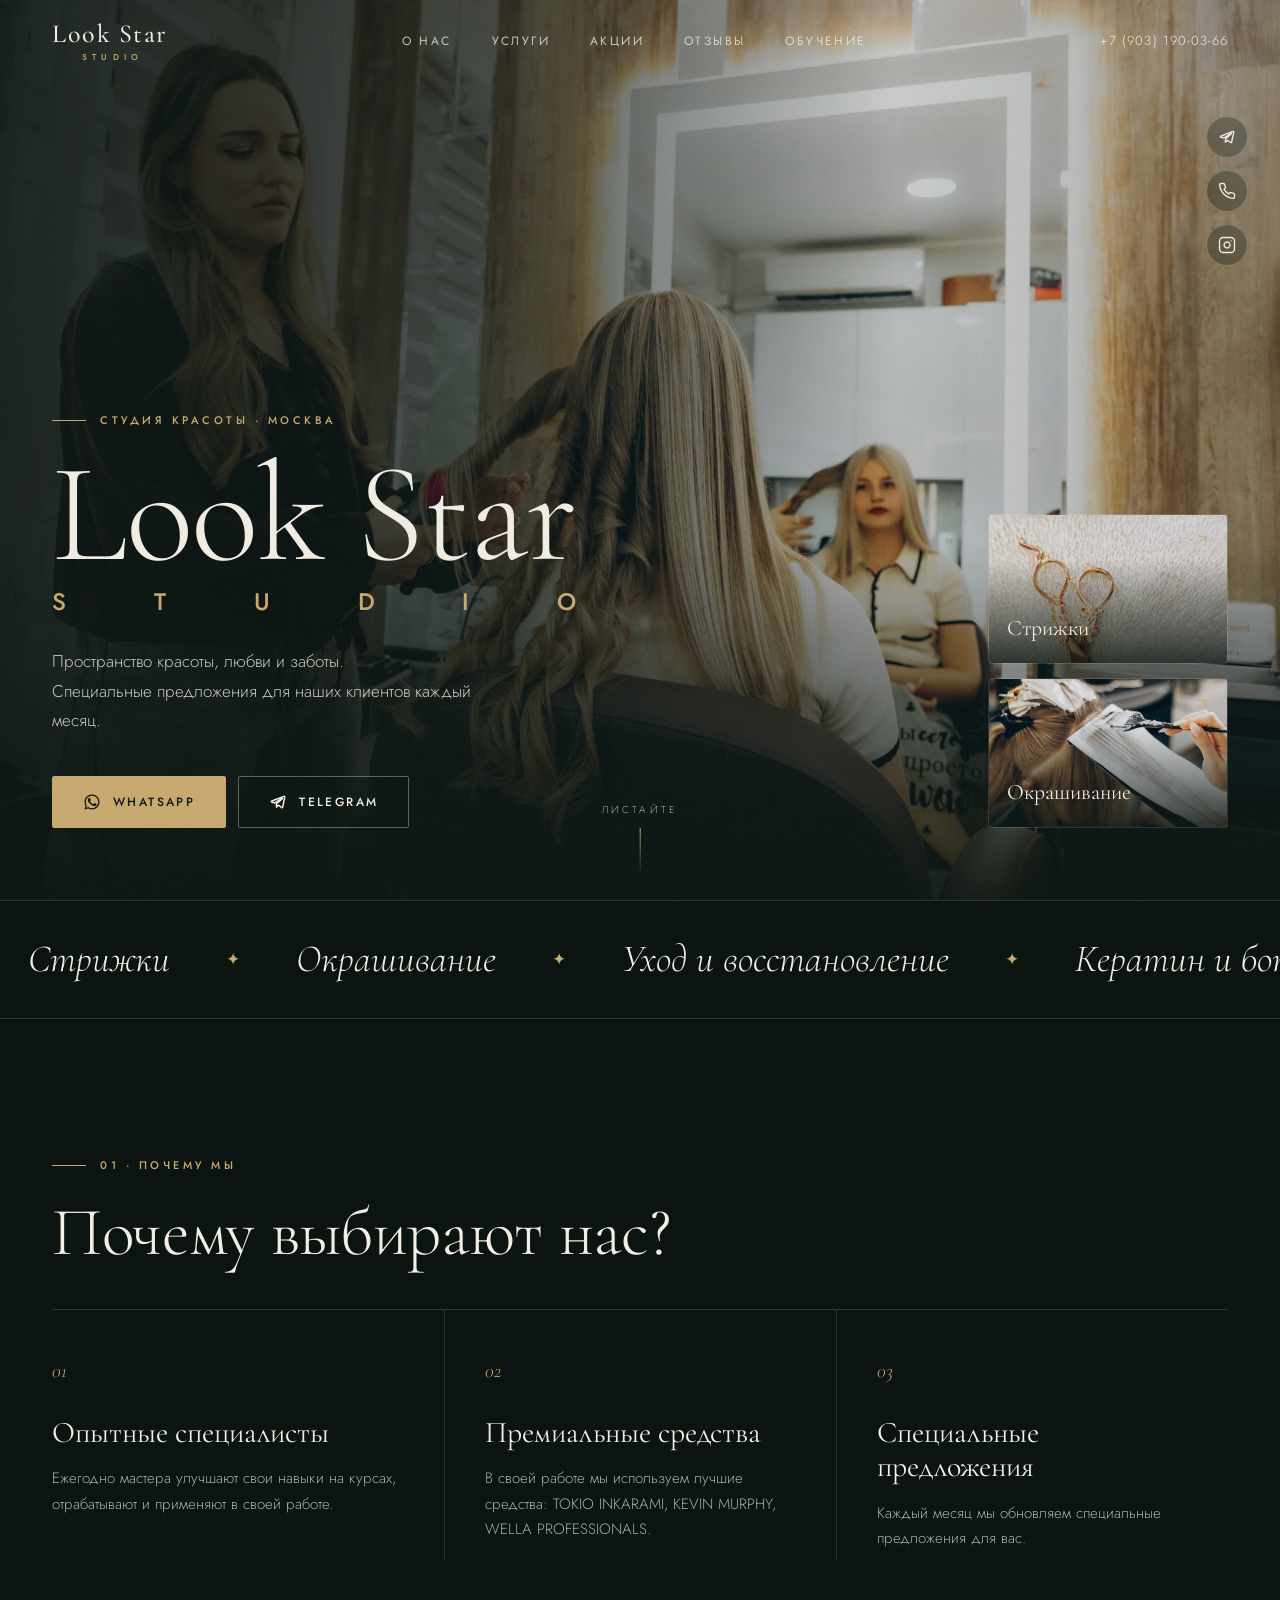
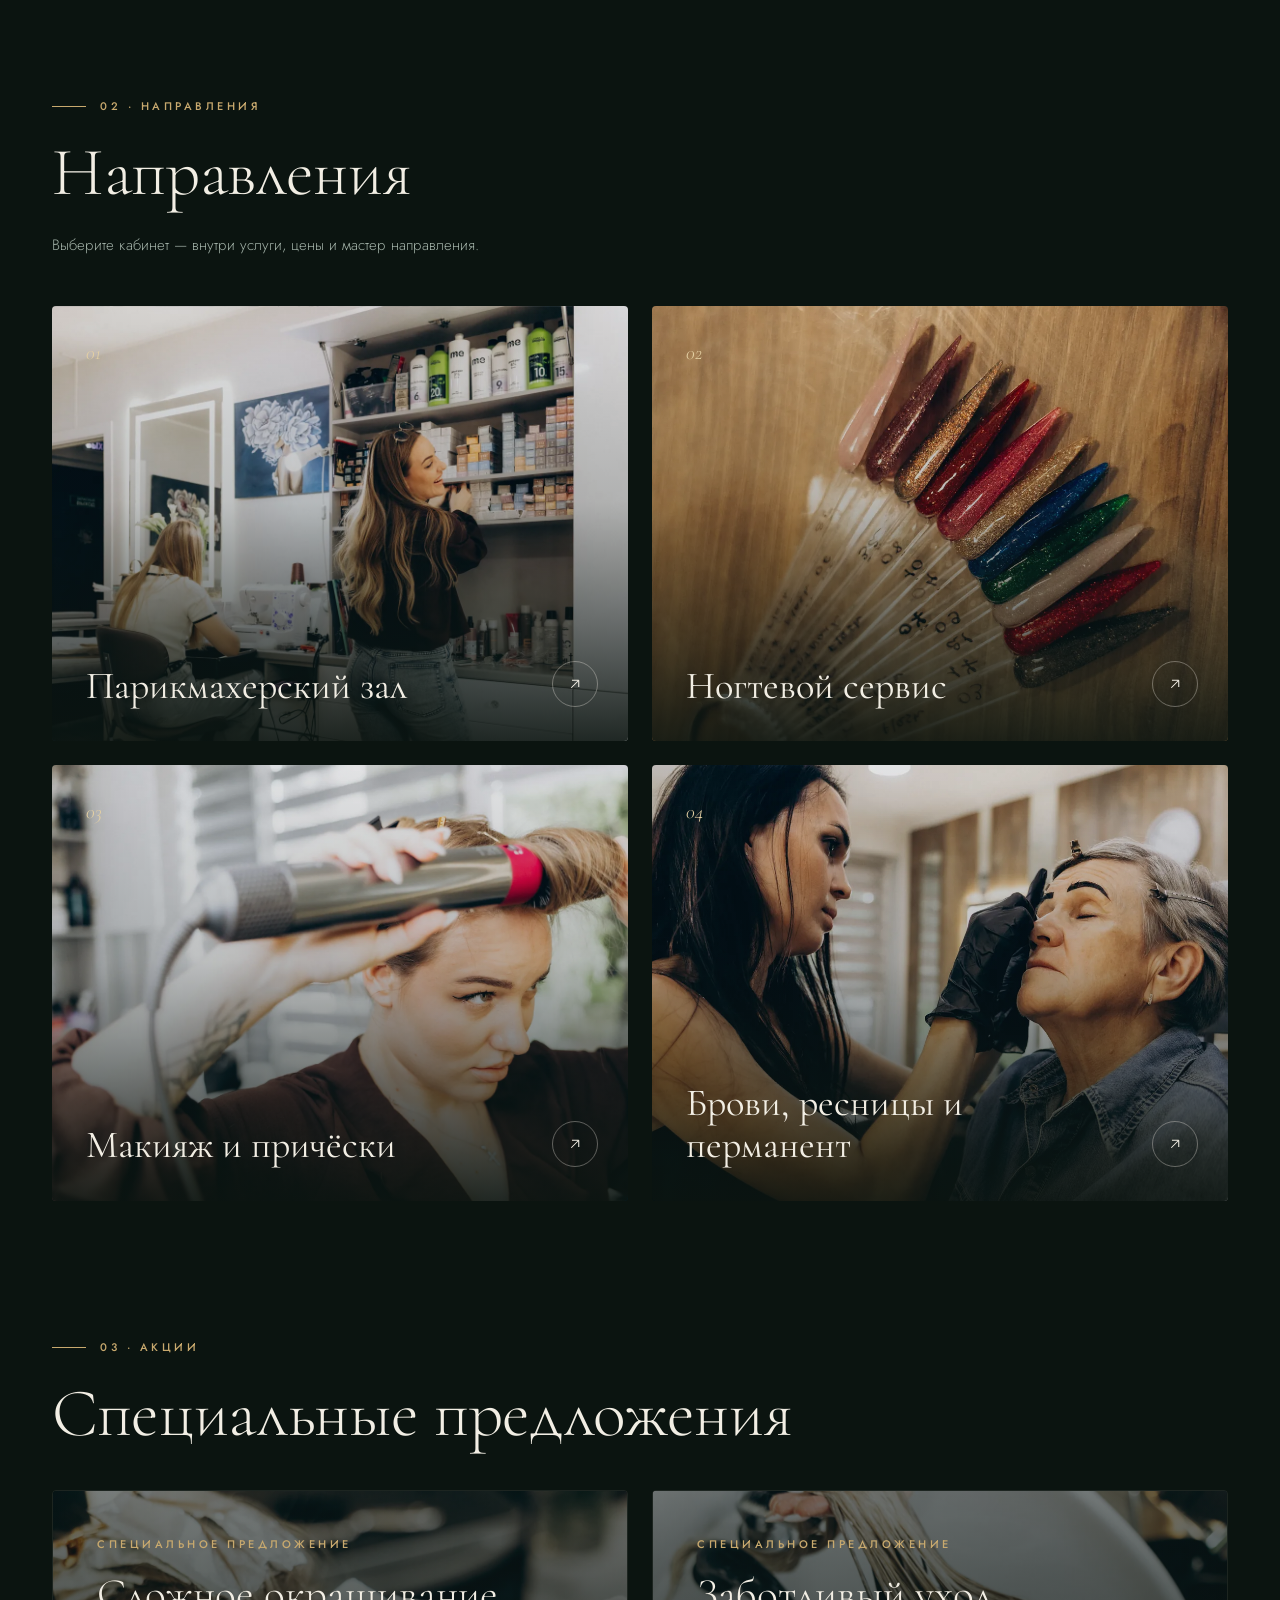
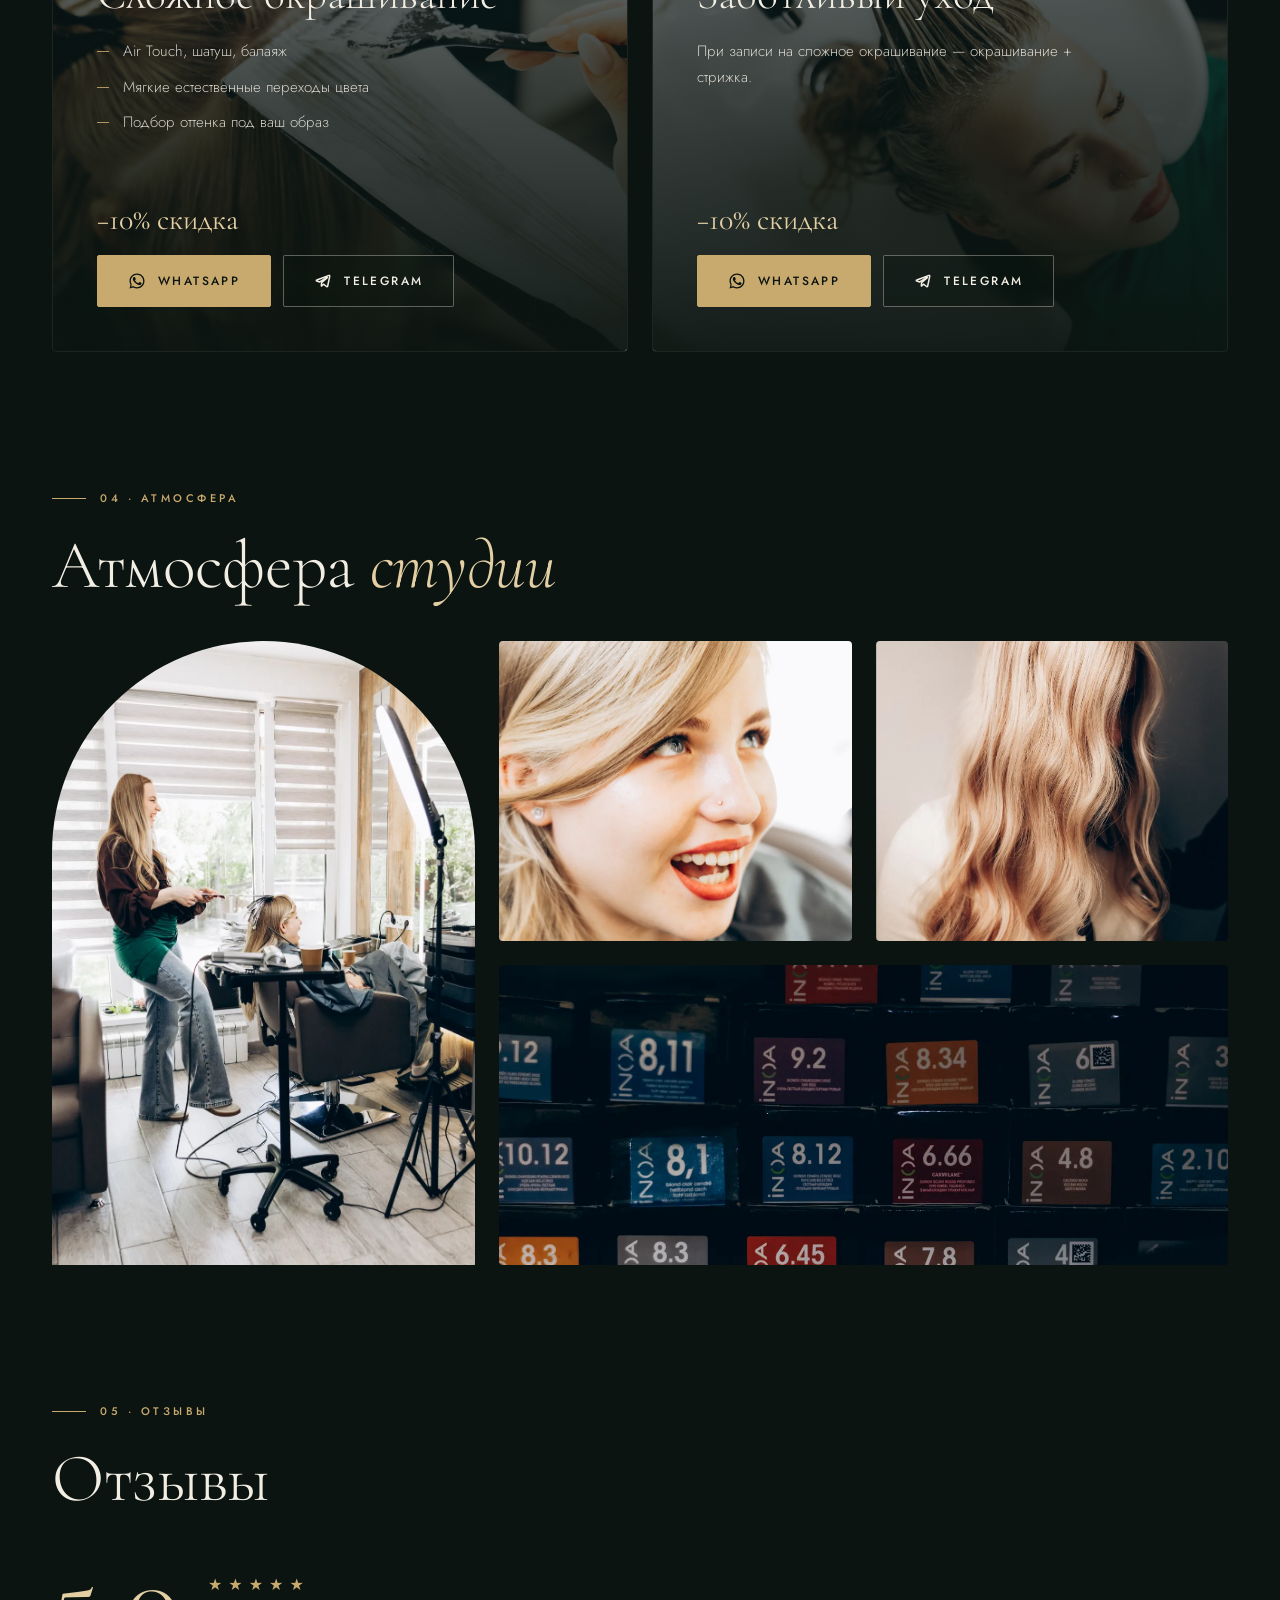
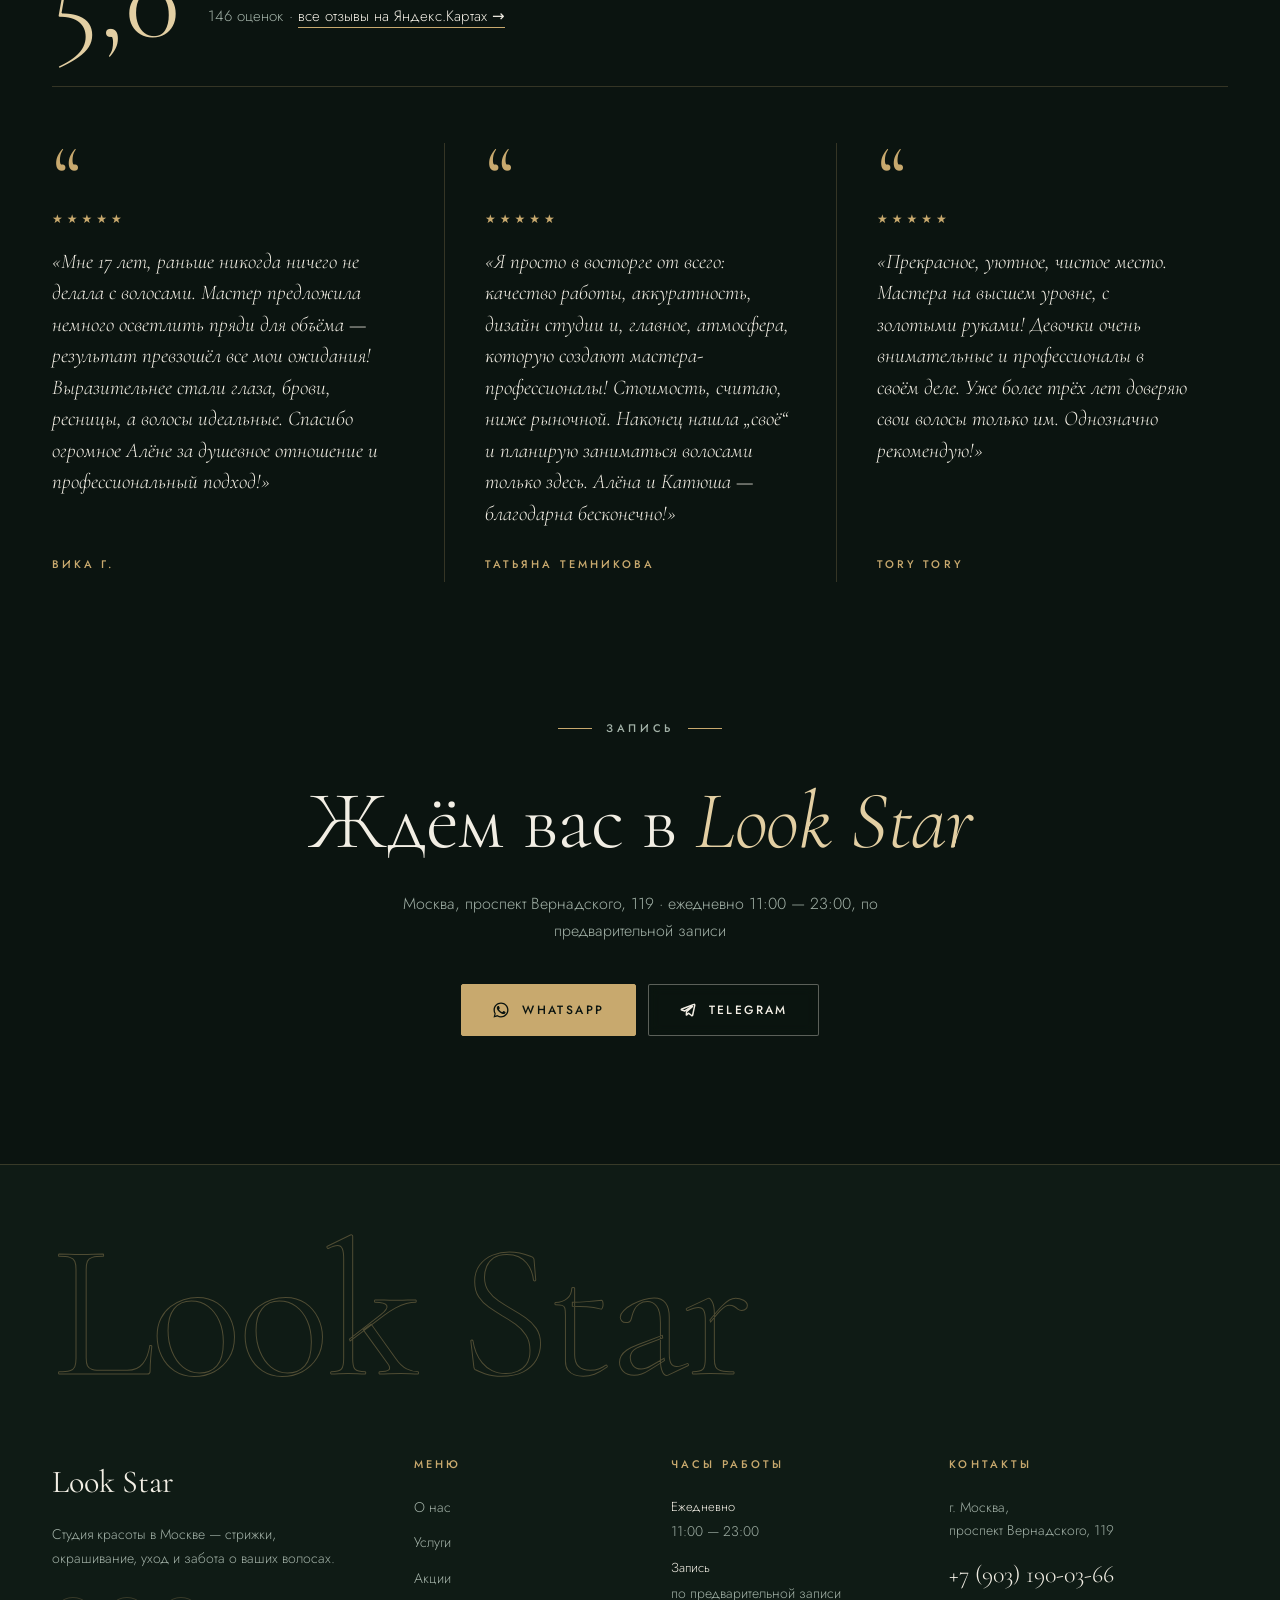
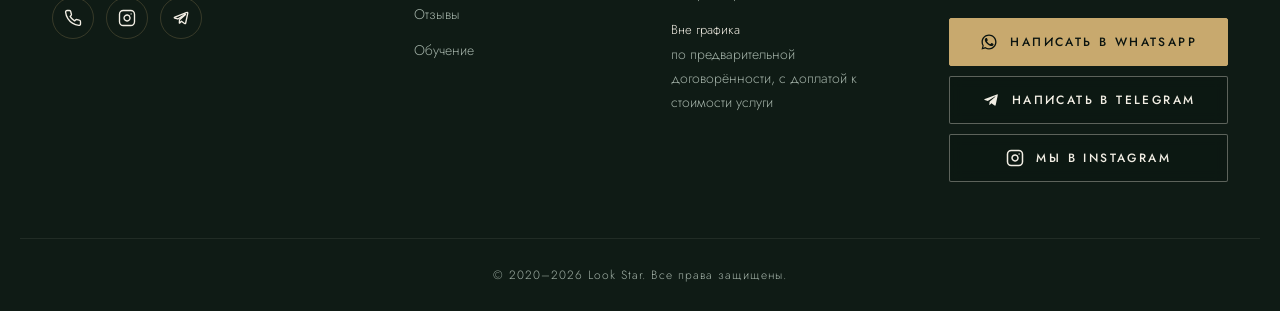
==== commit 4a65610f: "Премиум: быстрее и раньше появление блоков (не было пустоты при быстрой прокрутке), значки Telegram/" ====
--- a/index.html
+++ b/index.html
@@ -16,7 +16,7 @@
   <link rel="preconnect" href="https://fonts.googleapis.com" />
   <link rel="preconnect" href="https://fonts.gstatic.com" crossorigin />
   <link href="https://fonts.googleapis.com/css2?family=Cormorant+Garamond:ital,wght@0,300;0,400;0,500;0,600;1,300;1,400&family=Jost:wght@300;400;500;600&display=swap" rel="stylesheet" />
-  <link rel="stylesheet" href="css/styles.css?v=13" />
+  <link rel="stylesheet" href="css/styles.css?v=14" />
 </head>
 <body class="home">
   <!-- Header -->
@@ -67,9 +67,9 @@
         </div>
       </div>
       <div class="hero-social">
-            <a href="https://t.me/lookstarstudi0" target="_blank" rel="noopener" aria-label="Telegram">✈</a>
-            <a href="tel:+79031900366" aria-label="Телефон">☎</a>
-            <a href="https://www.instagram.com/look.star.studio" target="_blank" rel="noopener" aria-label="Instagram">◎</a>
+            <a href="https://t.me/lookstarstudi0" target="_blank" rel="noopener" aria-label="Telegram"><svg viewBox="0 0 24 24" fill="none" stroke="currentColor" stroke-width="1.8" stroke-linecap="round" stroke-linejoin="round" aria-hidden="true"><path d="M9.78 18.65l.28-4.23 7.68-6.92c.34-.31-.07-.46-.52-.19L7.74 13.3 3.64 12c-.88-.25-.89-.86.2-1.3l15.97-6.16c.73-.33 1.43.18 1.15 1.3l-2.72 12.81c-.19.91-.74 1.13-1.5.71L12.6 16.3l-1.99 1.93c-.23.23-.42.42-.83.42z"/></svg></a>
+            <a href="tel:+79031900366" aria-label="Телефон"><svg viewBox="0 0 24 24" fill="none" stroke="currentColor" stroke-width="1.8" stroke-linecap="round" stroke-linejoin="round" aria-hidden="true"><path d="M22 16.92v3a2 2 0 0 1-2.18 2 19.79 19.79 0 0 1-8.63-3.07 19.5 19.5 0 0 1-6-6 19.79 19.79 0 0 1-3.07-8.67A2 2 0 0 1 4.11 2h3a2 2 0 0 1 2 1.72 12.84 12.84 0 0 0 .7 2.81 2 2 0 0 1-.45 2.11L8.09 9.91a16 16 0 0 0 6 6l1.27-1.27a2 2 0 0 1 2.11-.45 12.84 12.84 0 0 0 2.81.7A2 2 0 0 1 22 16.92z"/></svg></a>
+            <a href="https://www.instagram.com/look.star.studio" target="_blank" rel="noopener" aria-label="Instagram"><svg viewBox="0 0 24 24" fill="none" stroke="currentColor" stroke-width="1.8" stroke-linecap="round" stroke-linejoin="round" aria-hidden="true"><rect width="20" height="20" x="2" y="2" rx="5" ry="5"/><path d="M16 11.37A4 4 0 1 1 12.63 8 4 4 0 0 1 16 11.37z"/><line x1="17.5" x2="17.51" y1="6.5" y2="6.5"/></svg></a>
           </div>
       <a href="#why" class="scroll-cue">Листайте</a>
     </section>
@@ -212,9 +212,9 @@
         <div class="footer-brand">Look Star</div>
         <p class="footer-tagline">Студия красоты в Москве — стрижки, окрашивание, уход и забота о ваших волосах.</p>
         <div class="footer-social">
-          <a href="tel:+79031900366" aria-label="Телефон">☎</a>
-          <a href="https://www.instagram.com/look.star.studio" target="_blank" rel="noopener" aria-label="Instagram">◎</a>
-          <a href="https://t.me/lookstarstudi0" target="_blank" rel="noopener" aria-label="Telegram">✈</a>
+          <a href="tel:+79031900366" aria-label="Телефон"><svg viewBox="0 0 24 24" fill="none" stroke="currentColor" stroke-width="1.8" stroke-linecap="round" stroke-linejoin="round" aria-hidden="true"><path d="M22 16.92v3a2 2 0 0 1-2.18 2 19.79 19.79 0 0 1-8.63-3.07 19.5 19.5 0 0 1-6-6 19.79 19.79 0 0 1-3.07-8.67A2 2 0 0 1 4.11 2h3a2 2 0 0 1 2 1.72 12.84 12.84 0 0 0 .7 2.81 2 2 0 0 1-.45 2.11L8.09 9.91a16 16 0 0 0 6 6l1.27-1.27a2 2 0 0 1 2.11-.45 12.84 12.84 0 0 0 2.81.7A2 2 0 0 1 22 16.92z"/></svg></a>
+          <a href="https://www.instagram.com/look.star.studio" target="_blank" rel="noopener" aria-label="Instagram"><svg viewBox="0 0 24 24" fill="none" stroke="currentColor" stroke-width="1.8" stroke-linecap="round" stroke-linejoin="round" aria-hidden="true"><rect width="20" height="20" x="2" y="2" rx="5" ry="5"/><path d="M16 11.37A4 4 0 1 1 12.63 8 4 4 0 0 1 16 11.37z"/><line x1="17.5" x2="17.51" y1="6.5" y2="6.5"/></svg></a>
+          <a href="https://t.me/lookstarstudi0" target="_blank" rel="noopener" aria-label="Telegram"><svg viewBox="0 0 24 24" fill="none" stroke="currentColor" stroke-width="1.8" stroke-linecap="round" stroke-linejoin="round" aria-hidden="true"><path d="M9.78 18.65l.28-4.23 7.68-6.92c.34-.31-.07-.46-.52-.19L7.74 13.3 3.64 12c-.88-.25-.89-.86.2-1.3l15.97-6.16c.73-.33 1.43.18 1.15 1.3l-2.72 12.81c-.19.91-.74 1.13-1.5.71L12.6 16.3l-1.99 1.93c-.23.23-.42.42-.83.42z"/></svg></a>
         </div>
       </div>
       <div class="footer-col">
@@ -232,7 +232,7 @@
         <div class="footer-hours">
           <p><span>Ежедневно</span>11:00 — 23:00</p>
           <p><span>Запись</span>по предварительной записи</p>
-          <p><span>Вне графика</span>с радостью примем по договорённости, за дополнительное вознаграждение 🌷</p>
+          <p><span>Вне графика</span>по предварительной договорённости, с доплатой к стоимости услуги</p>
         </div>
       </div>
       <div class="footer-col">
@@ -258,6 +258,6 @@
     <div class="footer-bottom">© 2020–2026 Look Star. Все права защищены.</div>
   </footer>
 
-  <script src="js/main.js?v=13"></script>
+  <script src="js/main.js?v=14"></script>
 </body>
 </html>
--- a/css/styles.css
+++ b/css/styles.css
@@ -249,6 +249,7 @@
   background: rgba(11,20,16,.3); backdrop-filter: blur(6px); transition: .3s var(--ease);
 }
 .hero-social a:hover { background: var(--gold); border-color: var(--gold); color: var(--green-900); }
+.hero-social svg, .footer-social svg { width: 18px; height: 18px; }
 .scroll-cue {
   position: absolute; left: 50%; bottom: 26px; transform: translateX(-50%);
   display: flex; flex-direction: column; align-items: center; gap: 10px;
@@ -562,7 +563,7 @@
 .why, .services, .offers, .mood, .reviews { padding-bottom: 0; }
 
 /* ===== Появление при прокрутке (классы ставит js/main.js) ===== */
-.reveal { opacity: 0; transform: translateY(28px); transition: opacity 1.1s var(--ease), transform 1.1s var(--ease); transition-delay: var(--d, 0s); }
+.reveal { opacity: 0; transform: translateY(16px); transition: opacity .6s var(--ease), transform .6s var(--ease); transition-delay: var(--d, 0s); }
 .reveal.is-visible { opacity: 1; transform: none; }
 @media (prefers-reduced-motion: reduce) {
   *, *::before, *::after { animation: none !important; transition: none !important; }
